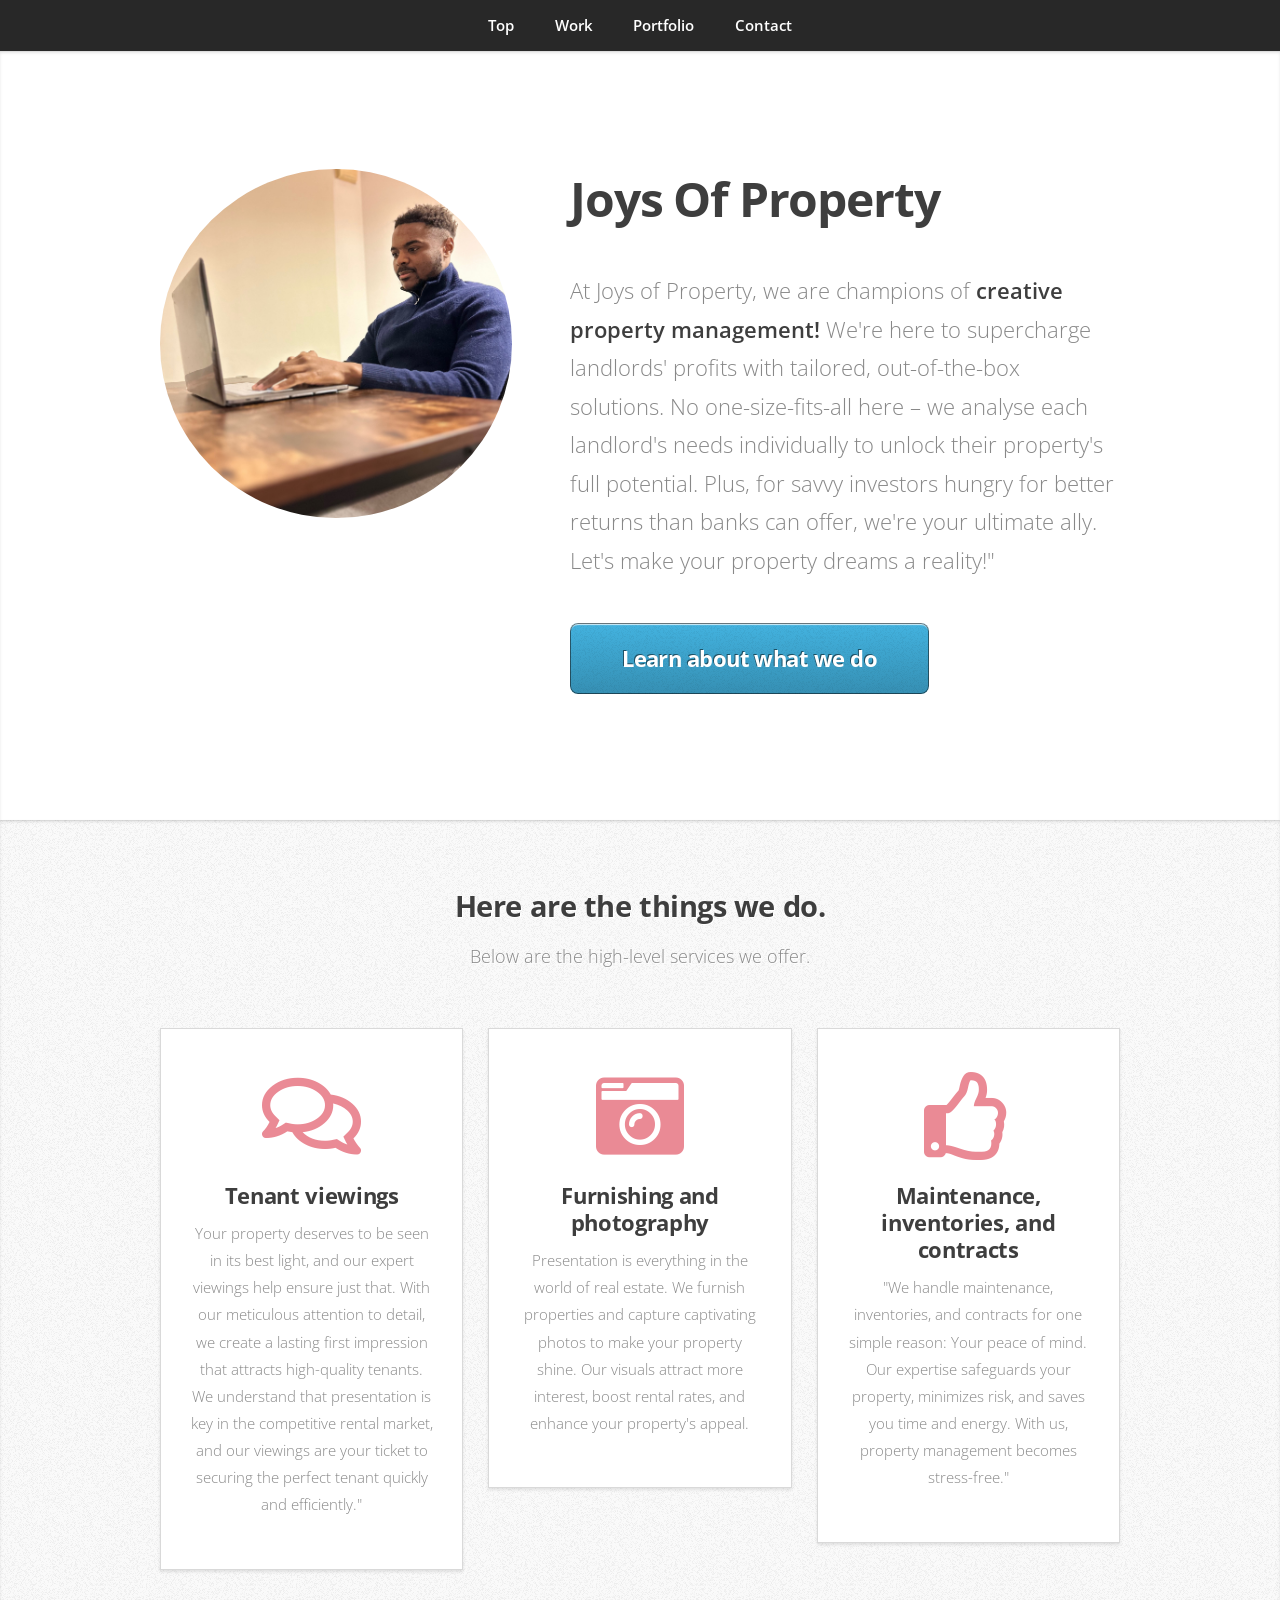
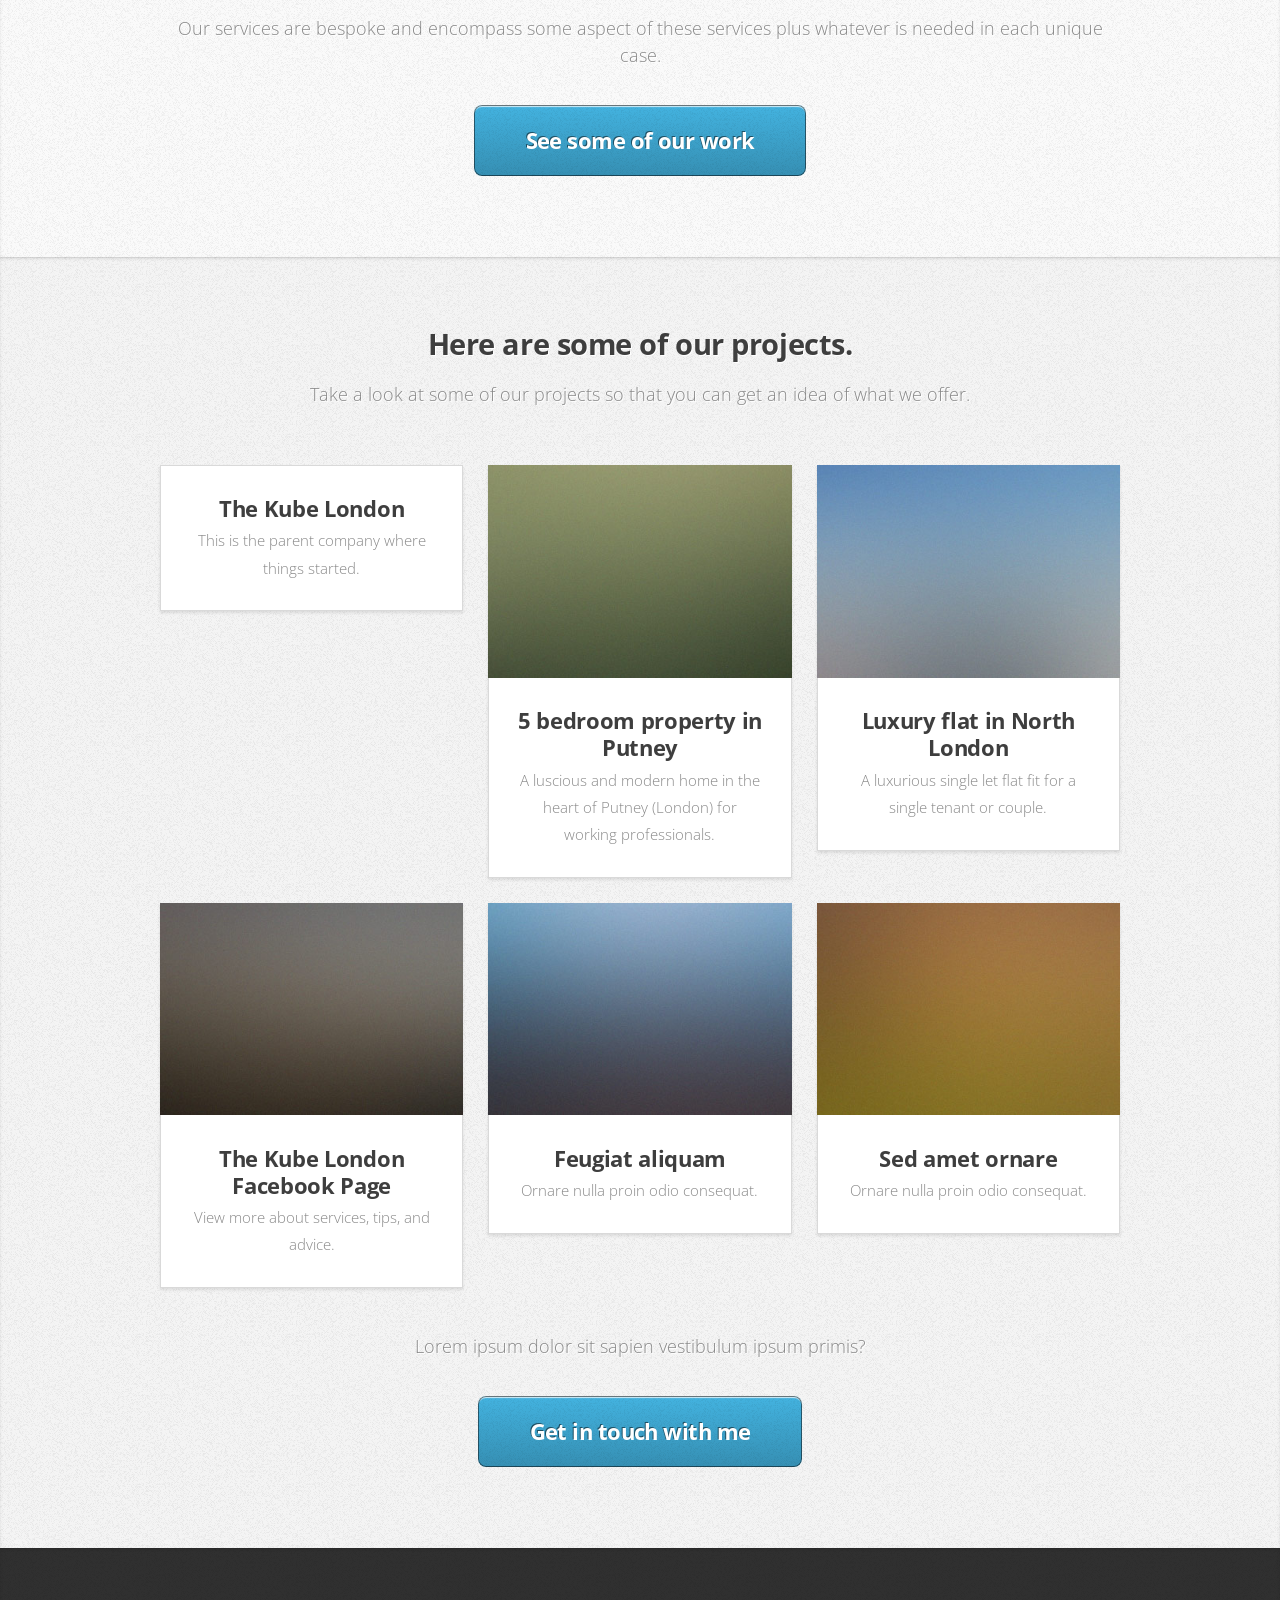
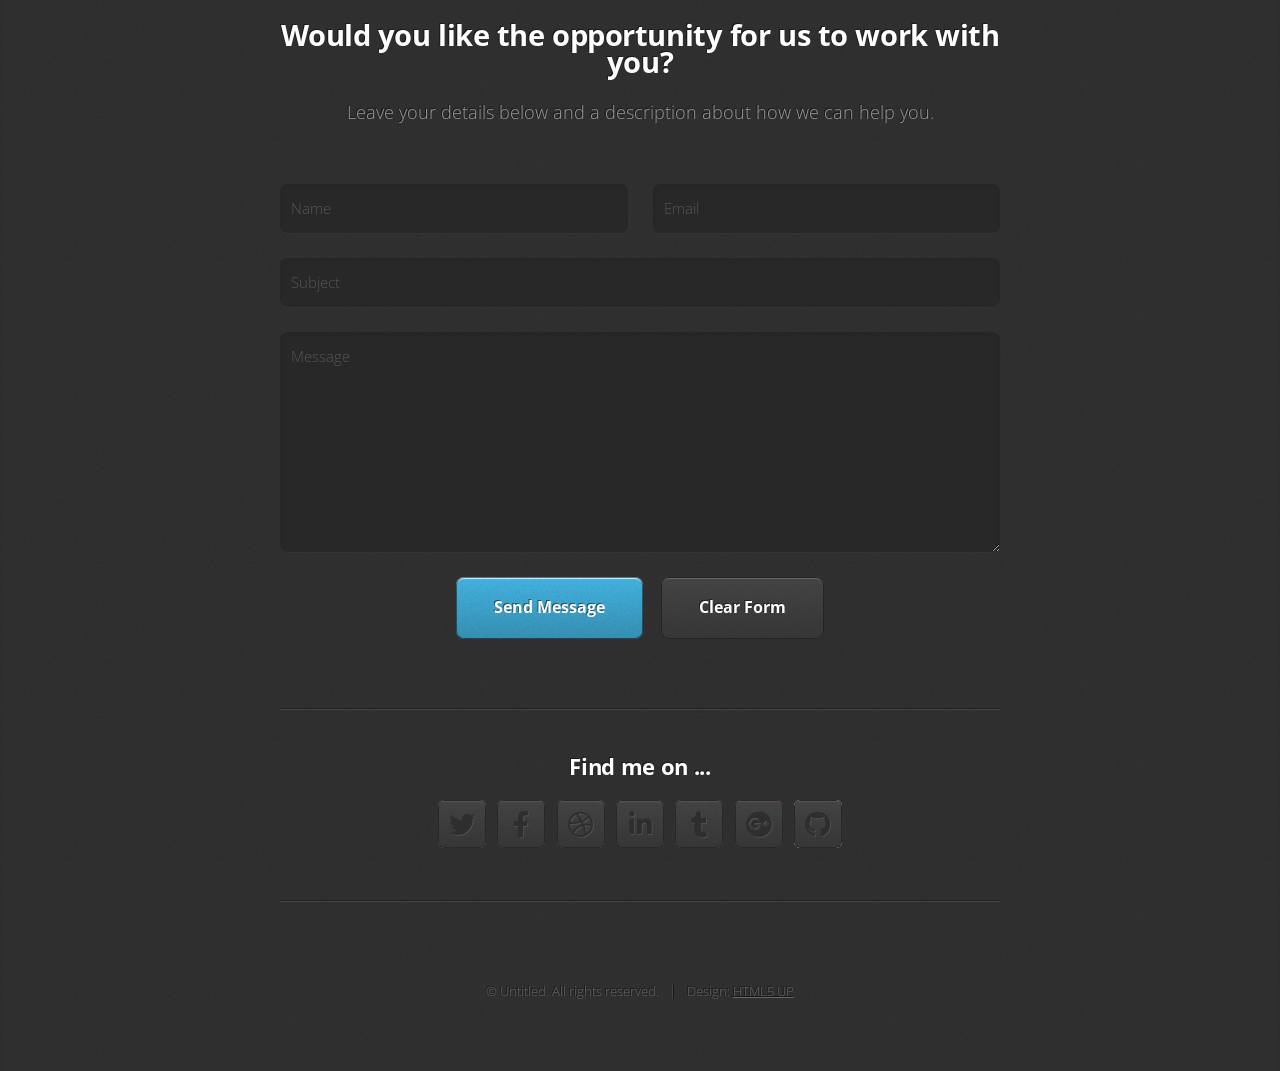
==== index.html @ bc3798a1 "more changes made with the bottom section to et in touch" ====
<!DOCTYPE HTML>
<!--
	Miniport by HTML5 UP
	html5up.net | @ajlkn
	Free for personal and commercial use under the CCA 3.0 license (html5up.net/license)
-->
<html>
	<head>
		<title>Miniport by HTML5 UP</title>
		<meta charset="utf-8" />
		<meta name="viewport" content="width=device-width, initial-scale=1, user-scalable=no" />
		<link rel="stylesheet" href="assets/css/main.css" />
	</head>
	<body class="is-preload">

		<!-- Nav -->
			<nav id="nav">
				<ul class="container">
					<li><a href="#top">Top</a></li>
					<li><a href="#work">Work</a></li>
					<li><a href="#portfolio">Portfolio</a></li>
					<li><a href="#contact">Contact</a></li>
				</ul>
			</nav>

		<!-- Home -->
			<article id="top" class="wrapper style1">
				<div class="container">
					<div class="row">
						<div class="col-4 col-5-large col-12-medium">
							<span class="image fit"><img src="images/Joyprofilepic.jpeg" alt="" /></span>
						</div>
						<div class="col-8 col-7-large col-12-medium">
							<header>
								<h1><strong>Joys Of Property</strong></h1>
							</header>
							<p>At Joys of Property, we are champions of <strong>creative property management!</strong> We're here to supercharge landlords' profits with tailored, out-of-the-box solutions. No one-size-fits-all here – we analyse each landlord's needs individually to unlock their property's full potential. Plus, for savvy investors hungry for better returns than banks can offer, we're your ultimate ally. Let's make your property dreams a reality!"</p>
							<a href="#work" class="button large scrolly">Learn about what we do</a>
						</div>
					</div>
				</div>
			</article>

		<!-- Work -->
			<article id="work" class="wrapper style2">
				<div class="container">
					<header>
						<h2>Here are the things we do.</h2>
						<p>Below are the high-level services we offer.</p>
					</header>
					<div class="row aln-center">
						<div class="col-4 col-6-medium col-12-small">
							<section class="box style1">
								<span class="icon featured fa-comments"></span>
								<h3>Tenant viewings</h3>
								<p>Your property deserves to be seen in its best light, and our expert viewings help ensure just that. With our meticulous attention to detail, we create a lasting first impression that attracts high-quality tenants. We understand that presentation is key in the competitive rental market, and our viewings are your ticket to securing the perfect tenant quickly and efficiently."</p>
							</section>
						</div>
						<div class="col-4 col-6-medium col-12-small">
							<section class="box style1">
								<span class="icon solid featured fa-camera-retro"></span>
								<h3>Furnishing and photography</h3>
								<p>Presentation is everything in the world of real estate. We furnish properties and capture captivating photos to make your property shine. Our visuals attract more interest, boost rental rates, and enhance your property's appeal.</p>
							</section>
						</div>
						<div class="col-4 col-6-medium col-12-small">
							<section class="box style1">
								<span class="icon featured fa-thumbs-up"></span>
								<h3>Maintenance, inventories, and contracts</h3>
								<p>"We handle maintenance, inventories, and contracts for one simple reason: Your peace of mind. Our expertise safeguards your property, minimizes risk, and saves you time and energy. With us, property management becomes stress-free."</p>
							</section>
						</div>
					</div>
					<footer>
						<p>Our services are bespoke and encompass some aspect of these services plus whatever is needed in each unique case.</p>
						<a href="#portfolio" class="button large scrolly">See some of our work</a>
					</footer>
				</div>
			</article>

		<!-- Portfolio -->
			<article id="portfolio" class="wrapper style3">
				<div class="container">
					<header>
						<h2>Here are some of our projects.</h2>
						<p>Take a look at some of our projects so that you can get an idea of what we offer.</p>
					</header>
					<div class="row">
						<div class="col-4 col-6-medium col-12-small">
							<article class="box style2">
								<a href="https://thekubelondon.co.uk" class="image featured"><img src="https://www.facebook.com/photo/?fbid=513496044110428&set=a.513496020777097" alt="" /></a>
								<h3><a href="https://thekubelondon.co.uk">The Kube London</a></h3>
								<p>This is the parent company where things started.</p>
							</article>
						</div>
						<div class="col-4 col-6-medium col-12-small">
							<article class="box style2">
								<a href="https://youtu.be/X4hzkZRZAb4?si=fGJskKJasDeomYaU" class="image featured"><img src="images/pic02.jpg" alt="" /></a>
								<h3><a href="https://youtu.be/X4hzkZRZAb4?si=fGJskKJasDeomYaU">5 bedroom property in Putney</a></h3>
								<p>A luscious and modern home in the heart of Putney (London) for working professionals.</p>
							</article>
						</div>
						<div class="col-4 col-6-medium col-12-small">
							<article class="box style2">
								<a href="https://www.youtube.com/watch?v=4eq4tODBYr0" class="image featured"><img src="images/pic03.jpg" alt="" /></a>
								<h3><a href="https://www.youtube.com/watch?v=4eq4tODBYr0">Luxury flat in North London</a></h3>
								<p>A luxurious single let flat fit for a single tenant or couple.</p>
							</article>
						</div>
						<div class="col-4 col-6-medium col-12-small">
							<article class="box style2">
								<a href="https://www.facebook.com/TheKubeLondon" class="image featured"><img src="images/pic04.jpg" alt="" /></a>
								<h3><a href="https://www.facebook.com/TheKubeLondon">The Kube London Facebook Page</a></h3>
								<p>View more about services, tips, and advice.</p>
							</article>
						</div>
						<div class="col-4 col-6-medium col-12-small">
							<article class="box style2">
								<a href="#" class="image featured"><img src="images/pic05.jpg" alt="" /></a>
								<h3><a href="#">Feugiat aliquam</a></h3>
								<p>Ornare nulla proin odio consequat.</p>
							</article>
						</div>
						<div class="col-4 col-6-medium col-12-small">
							<article class="box style2">
								<a href="#" class="image featured"><img src="images/pic06.jpg" alt="" /></a>
								<h3><a href="#">Sed amet ornare</a></h3>
								<p>Ornare nulla proin odio consequat.</p>
							</article>
						</div>
					</div>
					<footer>
						<p>Lorem ipsum dolor sit sapien vestibulum ipsum primis?</p>
						<a href="#contact" class="button large scrolly">Get in touch with me</a>
					</footer>
				</div>
			</article>

		<!-- Contact -->
			<article id="contact" class="wrapper style4">
				<div class="container medium">
					<header>
						<h2>Would you like the opportunity for us to work with you?</h2>
						<p>Leave your details below and a description about how we can help you.</p>
					</header>
					<div class="row">
						<div class="col-12">
							<form method="post" action="mailto:joy__@hotmail.co.uk">
								<div class="row">
									<div class="col-6 col-12-small">
										<input type="text" name="name" id="name" placeholder="Name" />
									</div>
									<div class="col-6 col-12-small">
										<input type="text" name="email" id="email" placeholder="Email" />
									</div>
									<div class="col-12">
										<input type="text" name="subject" id="subject" placeholder="Subject" />
									</div>
									<div class="col-12">
										<textarea name="message" id="message" placeholder="Message"></textarea>
									</div>
									<div class="col-12">
										<ul class="actions">
											<li><input type="submit" value="Send Message" /></li>
											<li><input type="reset" value="Clear Form" class="alt" /></li>
										</ul>
									</div>
								</div>
							</form>
						</div>
						<div class="col-12">
							<hr />
							<h3>Find me on ...</h3>
							<ul class="social">
								<li><a href="#" class="icon brands fa-twitter"><span class="label">Twitter</span></a></li>
								<li><a href="#" class="icon brands fa-facebook-f"><span class="label">Facebook</span></a></li>
								<li><a href="#" class="icon brands fa-dribbble"><span class="label">Dribbble</span></a></li>
								<li><a href="https://www.linkedin.com/in/joy-kalombo-523a54a2/" class="icon brands fa-linkedin-in"><span class="label">LinkedIn</span></a></li>
								<li><a href="#" class="icon brands fa-tumblr"><span class="label">Tumblr</span></a></li>
								<li><a href="#" class="icon brands fa-google-plus"><span class="label">Google+</span></a></li>
								<li><a href="https://github.com/JoyKalombo" class="icon brands fa-github"><span class="label">Github</span></a></li>
								<!--
								<li><a href="#" class="icon solid fa-rss"><span>RSS</span></a></li>
								<li><a href="#" class="icon brands fa-instagram"><span>Instagram</span></a></li>
								<li><a href="#" class="icon brands fa-foursquare"><span>Foursquare</span></a></li>
								<li><a href="#" class="icon brands fa-skype"><span>Skype</span></a></li>
								<li><a href="#" class="icon brands fa-soundcloud"><span>Soundcloud</span></a></li>
								<li><a href="#" class="icon brands fa-youtube"><span>YouTube</span></a></li>
								<li><a href="#" class="icon brands fa-blogger"><span>Blogger</span></a></li>
								<li><a href="#" class="icon brands fa-flickr"><span>Flickr</span></a></li>
								<li><a href="#" class="icon brands fa-vimeo"><span>Vimeo</span></a></li>
								-->
							</ul>
							<hr />
						</div>
					</div>
					<footer>
						<ul id="copyright">
							<li>&copy; Untitled. All rights reserved.</li><li>Design: <a href="http://html5up.net">HTML5 UP</a></li>
						</ul>
					</footer>
				</div>
			</article>

		<!-- Scripts -->
			<script src="assets/js/jquery.min.js"></script>
			<script src="assets/js/jquery.scrolly.min.js"></script>
			<script src="assets/js/browser.min.js"></script>
			<script src="assets/js/breakpoints.min.js"></script>
			<script src="assets/js/util.js"></script>
			<script src="assets/js/main.js"></script>

	</body>
</html>
---- assets/css/main.css ----
@import url("https://fonts.googleapis.com/css?family=Open+Sans:300,300italic,600,600italic,700");
@import url("fontawesome-all.min.css");

/*
	Miniport by HTML5 UP
	html5up.net | @ajlkn
	Free for personal and commercial use under the CCA 3.0 license (html5up.net/license)
*/

html, body, div, span, applet, object,
iframe, h1, h2, h3, h4, h5, h6, p, blockquote,
pre, a, abbr, acronym, address, big, cite,
code, del, dfn, em, img, ins, kbd, q, s, samp,
small, strike, strong, sub, sup, tt, var, b,
u, i, center, dl, dt, dd, ol, ul, li, fieldset,
form, label, legend, table, caption, tbody,
tfoot, thead, tr, th, td, article, aside,
canvas, details, embed, figure, figcaption,
footer, header, hgroup, menu, nav, output, ruby,
section, summary, time, mark, audio, video {
	margin: 0;
	padding: 0;
	border: 0;
	font-size: 100%;
	font: inherit;
	vertical-align: baseline;}

article, aside, details, figcaption, figure,
footer, header, hgroup, menu, nav, section {
	display: block;}

body {
	line-height: 1;
}

ol, ul {
	list-style: none;
}

blockquote, q {
	quotes: none;
}

	blockquote:before, blockquote:after, q:before, q:after {
		content: '';
		content: none;
	}

table {
	border-collapse: collapse;
	border-spacing: 0;
}

body {
	-webkit-text-size-adjust: none;
}

mark {
	background-color: transparent;
	color: inherit;
}

input::-moz-focus-inner {
	border: 0;
	padding: 0;
}

input, select, textarea {
	-moz-appearance: none;
	-webkit-appearance: none;
	-ms-appearance: none;
	appearance: none;
}

/* Basic */

	html {
		box-sizing: border-box;
	}

	*, *:before, *:after {
		box-sizing: inherit;
	}

	body {
		padding-top: 3.5em;
	}

		body.is-preload *, body.is-preload *:before, body.is-preload *:after {
			-moz-animation: none !important;
			-webkit-animation: none !important;
			-ms-animation: none !important;
			animation: none !important;
			-moz-transition: none !important;
			-webkit-transition: none !important;
			-ms-transition: none !important;
			transition: none !important;
		}

	body, input, textarea, select {
		font-family: 'Open Sans', sans-serif;
		line-height: 1.85em;
		color: #888;
		font-weight: 300;
		font-size: 13pt;
	}

	a {
		-moz-transition: color .2s ease-in-out;
		-webkit-transition: color .2s ease-in-out;
		-ms-transition: color .2s ease-in-out;
		transition: color .2s ease-in-out;
		color: #43B3E0;
		text-decoration: underline;
	}

		a:hover {
			color: #43bff0 !important;
		}

		a img {
			border: 0;
		}

	b, strong {
		font-weight: 600;
		color: #3e3e3e;
	}

	i, em {
		font-style: italic;
	}

	sub {
		position: relative;
		top: 0.5em;
		font-size: 0.8em;
	}

	sup {
		position: relative;
		top: -0.5em;
		font-size: 0.8em;
	}

	blockquote {
		border-left: solid 0.75em #eee;
		padding: 1em 0 1em 1.5em;
		font-style: italic;
	}

	h1, h2, h3, h4, h5, h6 {
		color: #3e3e3e;
		margin: 0 0 0.75em 0;
	}

	h1 a, h2 a, h3 a, h4 a, h5 a, h6 a {
		text-decoration: none;
		color: inherit;
	}

	h2, h3, h4, h5, h6 {
		font-weight: 700;
	}

	h1 {
		font-size: 3.25em;
		letter-spacing: -0.025em;
		font-weight: 300;
	}

		h1 strong {
			font-weight: 700;
		}

	h2 {
		font-size: 2em;
		letter-spacing: -0.015em;
	}

	h3 {
		font-size: 1.5em;
		letter-spacing: -0.015em;
	}

	em, i {
		font-style: italic;
	}

	br.clear {
		clear: both;
	}

	hr {
		border: 0;
		border-top: solid 1px #444;
		border-top-color: rgba(0, 0, 0, 0.35);
		box-shadow: 0px 1px 0px 0px rgba(255, 255, 255, 0.1);
		height: 1px;
		margin: 3em 0;
	}

	p, ul, ol, dl, table {
		margin-bottom: 2em;
	}

	header {
		margin: 0 0 3em 0;
	}

		header > p {
			font-size: 1.25em;
			margin: 0;
		}

	footer {
		margin: 3em 0 0 0;
	}

		footer > p {
			font-size: 1.25em;
		}

/* Container */

	.container {
		margin: 0 auto;
		max-width: calc(100% - 50px);
		width: 1200px;
	}

		.container.medium {
			width: 900px;
		}

		@media screen and (max-width: 1680px) {

			.container {
				width: 1200px;
			}

				.container.medium {
					width: 900px;
				}

		}

		@media screen and (max-width: 1280px) {

			.container {
				width: 960px;
			}

				.container.medium {
					width: 720px;
				}

		}

		@media screen and (max-width: 980px) {

			.container {
				width: 100%;
			}

				.container.medium {
					width: 75%;
				}

		}

		@media screen and (max-width: 736px) {

			.container {
				width: 100%;
				max-width: calc(100% - 30px);
			}

				.container.medium {
					width: 100%;
				}

		}

/* Row */

	.row {
		display: flex;
		flex-wrap: wrap;
		box-sizing: border-box;
		align-items: stretch;
	}

		.row > * {
			box-sizing: border-box;
		}

		.row.gtr-uniform > * > :last-child {
			margin-bottom: 0;
		}

		.row.aln-left {
			justify-content: flex-start;
		}

		.row.aln-center {
			justify-content: center;
		}

		.row.aln-right {
			justify-content: flex-end;
		}

		.row.aln-top {
			align-items: flex-start;
		}

		.row.aln-middle {
			align-items: center;
		}

		.row.aln-bottom {
			align-items: flex-end;
		}

		.row > .imp {
			order: -1;
		}

		.row > .col-1 {
			width: 8.33333%;
		}

		.row > .off-1 {
			margin-left: 8.33333%;
		}

		.row > .col-2 {
			width: 16.66667%;
		}

		.row > .off-2 {
			margin-left: 16.66667%;
		}

		.row > .col-3 {
			width: 25%;
		}

		.row > .off-3 {
			margin-left: 25%;
		}

		.row > .col-4 {
			width: 33.33333%;
		}

		.row > .off-4 {
			margin-left: 33.33333%;
		}

		.row > .col-5 {
			width: 41.66667%;
		}

		.row > .off-5 {
			margin-left: 41.66667%;
		}

		.row > .col-6 {
			width: 50%;
		}

		.row > .off-6 {
			margin-left: 50%;
		}

		.row > .col-7 {
			width: 58.33333%;
		}

		.row > .off-7 {
			margin-left: 58.33333%;
		}

		.row > .col-8 {
			width: 66.66667%;
		}

		.row > .off-8 {
			margin-left: 66.66667%;
		}

		.row > .col-9 {
			width: 75%;
		}

		.row > .off-9 {
			margin-left: 75%;
		}

		.row > .col-10 {
			width: 83.33333%;
		}

		.row > .off-10 {
			margin-left: 83.33333%;
		}

		.row > .col-11 {
			width: 91.66667%;
		}

		.row > .off-11 {
			margin-left: 91.66667%;
		}

		.row > .col-12 {
			width: 100%;
		}

		.row > .off-12 {
			margin-left: 100%;
		}

		.row.gtr-0 {
			margin-top: 0px;
			margin-left: 0px;
		}

			.row.gtr-0 > * {
				padding: 0px 0 0 0px;
			}

			.row.gtr-0.gtr-uniform {
				margin-top: 0px;
			}

				.row.gtr-0.gtr-uniform > * {
					padding-top: 0px;
				}

		.row.gtr-25 {
			margin-top: -6.25px;
			margin-left: -6.25px;
		}

			.row.gtr-25 > * {
				padding: 6.25px 0 0 6.25px;
			}

			.row.gtr-25.gtr-uniform {
				margin-top: -6.25px;
			}

				.row.gtr-25.gtr-uniform > * {
					padding-top: 6.25px;
				}

		.row.gtr-50 {
			margin-top: -12.5px;
			margin-left: -12.5px;
		}

			.row.gtr-50 > * {
				padding: 12.5px 0 0 12.5px;
			}

			.row.gtr-50.gtr-uniform {
				margin-top: -12.5px;
			}

				.row.gtr-50.gtr-uniform > * {
					padding-top: 12.5px;
				}

		.row {
			margin-top: -25px;
			margin-left: -25px;
		}

			.row > * {
				padding: 25px 0 0 25px;
			}

			.row.gtr-uniform {
				margin-top: -25px;
			}

				.row.gtr-uniform > * {
					padding-top: 25px;
				}

		.row.gtr-150 {
			margin-top: -37.5px;
			margin-left: -37.5px;
		}

			.row.gtr-150 > * {
				padding: 37.5px 0 0 37.5px;
			}

			.row.gtr-150.gtr-uniform {
				margin-top: -37.5px;
			}

				.row.gtr-150.gtr-uniform > * {
					padding-top: 37.5px;
				}

		.row.gtr-200 {
			margin-top: -50px;
			margin-left: -50px;
		}

			.row.gtr-200 > * {
				padding: 50px 0 0 50px;
			}

			.row.gtr-200.gtr-uniform {
				margin-top: -50px;
			}

				.row.gtr-200.gtr-uniform > * {
					padding-top: 50px;
				}

		@media screen and (max-width: 1680px) {

			.row {
				display: flex;
				flex-wrap: wrap;
				box-sizing: border-box;
				align-items: stretch;
			}

				.row > * {
					box-sizing: border-box;
				}

				.row.gtr-uniform > * > :last-child {
					margin-bottom: 0;
				}

				.row.aln-left {
					justify-content: flex-start;
				}

				.row.aln-center {
					justify-content: center;
				}

				.row.aln-right {
					justify-content: flex-end;
				}

				.row.aln-top {
					align-items: flex-start;
				}

				.row.aln-middle {
					align-items: center;
				}

				.row.aln-bottom {
					align-items: flex-end;
				}

				.row > .imp-xlarge {
					order: -1;
				}

				.row > .col-1-xlarge {
					width: 8.33333%;
				}

				.row > .off-1-xlarge {
					margin-left: 8.33333%;
				}

				.row > .col-2-xlarge {
					width: 16.66667%;
				}

				.row > .off-2-xlarge {
					margin-left: 16.66667%;
				}

				.row > .col-3-xlarge {
					width: 25%;
				}

				.row > .off-3-xlarge {
					margin-left: 25%;
				}

				.row > .col-4-xlarge {
					width: 33.33333%;
				}

				.row > .off-4-xlarge {
					margin-left: 33.33333%;
				}

				.row > .col-5-xlarge {
					width: 41.66667%;
				}

				.row > .off-5-xlarge {
					margin-left: 41.66667%;
				}

				.row > .col-6-xlarge {
					width: 50%;
				}

				.row > .off-6-xlarge {
					margin-left: 50%;
				}

				.row > .col-7-xlarge {
					width: 58.33333%;
				}

				.row > .off-7-xlarge {
					margin-left: 58.33333%;
				}

				.row > .col-8-xlarge {
					width: 66.66667%;
				}

				.row > .off-8-xlarge {
					margin-left: 66.66667%;
				}

				.row > .col-9-xlarge {
					width: 75%;
				}

				.row > .off-9-xlarge {
					margin-left: 75%;
				}

				.row > .col-10-xlarge {
					width: 83.33333%;
				}

				.row > .off-10-xlarge {
					margin-left: 83.33333%;
				}

				.row > .col-11-xlarge {
					width: 91.66667%;
				}

				.row > .off-11-xlarge {
					margin-left: 91.66667%;
				}

				.row > .col-12-xlarge {
					width: 100%;
				}

				.row > .off-12-xlarge {
					margin-left: 100%;
				}

				.row.gtr-0 {
					margin-top: 0px;
					margin-left: 0px;
				}

					.row.gtr-0 > * {
						padding: 0px 0 0 0px;
					}

					.row.gtr-0.gtr-uniform {
						margin-top: 0px;
					}

						.row.gtr-0.gtr-uniform > * {
							padding-top: 0px;
						}

				.row.gtr-25 {
					margin-top: -6.25px;
					margin-left: -6.25px;
				}

					.row.gtr-25 > * {
						padding: 6.25px 0 0 6.25px;
					}

					.row.gtr-25.gtr-uniform {
						margin-top: -6.25px;
					}

						.row.gtr-25.gtr-uniform > * {
							padding-top: 6.25px;
						}

				.row.gtr-50 {
					margin-top: -12.5px;
					margin-left: -12.5px;
				}

					.row.gtr-50 > * {
						padding: 12.5px 0 0 12.5px;
					}

					.row.gtr-50.gtr-uniform {
						margin-top: -12.5px;
					}

						.row.gtr-50.gtr-uniform > * {
							padding-top: 12.5px;
						}

				.row {
					margin-top: -25px;
					margin-left: -25px;
				}

					.row > * {
						padding: 25px 0 0 25px;
					}

					.row.gtr-uniform {
						margin-top: -25px;
					}

						.row.gtr-uniform > * {
							padding-top: 25px;
						}

				.row.gtr-150 {
					margin-top: -37.5px;
					margin-left: -37.5px;
				}

					.row.gtr-150 > * {
						padding: 37.5px 0 0 37.5px;
					}

					.row.gtr-150.gtr-uniform {
						margin-top: -37.5px;
					}

						.row.gtr-150.gtr-uniform > * {
							padding-top: 37.5px;
						}

				.row.gtr-200 {
					margin-top: -50px;
					margin-left: -50px;
				}

					.row.gtr-200 > * {
						padding: 50px 0 0 50px;
					}

					.row.gtr-200.gtr-uniform {
						margin-top: -50px;
					}

						.row.gtr-200.gtr-uniform > * {
							padding-top: 50px;
						}

		}

		@media screen and (max-width: 1280px) {

			.row {
				display: flex;
				flex-wrap: wrap;
				box-sizing: border-box;
				align-items: stretch;
			}

				.row > * {
					box-sizing: border-box;
				}

				.row.gtr-uniform > * > :last-child {
					margin-bottom: 0;
				}

				.row.aln-left {
					justify-content: flex-start;
				}

				.row.aln-center {
					justify-content: center;
				}

				.row.aln-right {
					justify-content: flex-end;
				}

				.row.aln-top {
					align-items: flex-start;
				}

				.row.aln-middle {
					align-items: center;
				}

				.row.aln-bottom {
					align-items: flex-end;
				}

				.row > .imp-large {
					order: -1;
				}

				.row > .col-1-large {
					width: 8.33333%;
				}

				.row > .off-1-large {
					margin-left: 8.33333%;
				}

				.row > .col-2-large {
					width: 16.66667%;
				}

				.row > .off-2-large {
					margin-left: 16.66667%;
				}

				.row > .col-3-large {
					width: 25%;
				}

				.row > .off-3-large {
					margin-left: 25%;
				}

				.row > .col-4-large {
					width: 33.33333%;
				}

				.row > .off-4-large {
					margin-left: 33.33333%;
				}

				.row > .col-5-large {
					width: 41.66667%;
				}

				.row > .off-5-large {
					margin-left: 41.66667%;
				}

				.row > .col-6-large {
					width: 50%;
				}

				.row > .off-6-large {
					margin-left: 50%;
				}

				.row > .col-7-large {
					width: 58.33333%;
				}

				.row > .off-7-large {
					margin-left: 58.33333%;
				}

				.row > .col-8-large {
					width: 66.66667%;
				}

				.row > .off-8-large {
					margin-left: 66.66667%;
				}

				.row > .col-9-large {
					width: 75%;
				}

				.row > .off-9-large {
					margin-left: 75%;
				}

				.row > .col-10-large {
					width: 83.33333%;
				}

				.row > .off-10-large {
					margin-left: 83.33333%;
				}

				.row > .col-11-large {
					width: 91.66667%;
				}

				.row > .off-11-large {
					margin-left: 91.66667%;
				}

				.row > .col-12-large {
					width: 100%;
				}

				.row > .off-12-large {
					margin-left: 100%;
				}

				.row.gtr-0 {
					margin-top: 0px;
					margin-left: 0px;
				}

					.row.gtr-0 > * {
						padding: 0px 0 0 0px;
					}

					.row.gtr-0.gtr-uniform {
						margin-top: 0px;
					}

						.row.gtr-0.gtr-uniform > * {
							padding-top: 0px;
						}

				.row.gtr-25 {
					margin-top: -6.25px;
					margin-left: -6.25px;
				}

					.row.gtr-25 > * {
						padding: 6.25px 0 0 6.25px;
					}

					.row.gtr-25.gtr-uniform {
						margin-top: -6.25px;
					}

						.row.gtr-25.gtr-uniform > * {
							padding-top: 6.25px;
						}

				.row.gtr-50 {
					margin-top: -12.5px;
					margin-left: -12.5px;
				}

					.row.gtr-50 > * {
						padding: 12.5px 0 0 12.5px;
					}

					.row.gtr-50.gtr-uniform {
						margin-top: -12.5px;
					}

						.row.gtr-50.gtr-uniform > * {
							padding-top: 12.5px;
						}

				.row {
					margin-top: -25px;
					margin-left: -25px;
				}

					.row > * {
						padding: 25px 0 0 25px;
					}

					.row.gtr-uniform {
						margin-top: -25px;
					}

						.row.gtr-uniform > * {
							padding-top: 25px;
						}

				.row.gtr-150 {
					margin-top: -37.5px;
					margin-left: -37.5px;
				}

					.row.gtr-150 > * {
						padding: 37.5px 0 0 37.5px;
					}

					.row.gtr-150.gtr-uniform {
						margin-top: -37.5px;
					}

						.row.gtr-150.gtr-uniform > * {
							padding-top: 37.5px;
						}

				.row.gtr-200 {
					margin-top: -50px;
					margin-left: -50px;
				}

					.row.gtr-200 > * {
						padding: 50px 0 0 50px;
					}

					.row.gtr-200.gtr-uniform {
						margin-top: -50px;
					}

						.row.gtr-200.gtr-uniform > * {
							padding-top: 50px;
						}

		}

		@media screen and (max-width: 980px) {

			.row {
				display: flex;
				flex-wrap: wrap;
				box-sizing: border-box;
				align-items: stretch;
			}

				.row > * {
					box-sizing: border-box;
				}

				.row.gtr-uniform > * > :last-child {
					margin-bottom: 0;
				}

				.row.aln-left {
					justify-content: flex-start;
				}

				.row.aln-center {
					justify-content: center;
				}

				.row.aln-right {
					justify-content: flex-end;
				}

				.row.aln-top {
					align-items: flex-start;
				}

				.row.aln-middle {
					align-items: center;
				}

				.row.aln-bottom {
					align-items: flex-end;
				}

				.row > .imp-medium {
					order: -1;
				}

				.row > .col-1-medium {
					width: 8.33333%;
				}

				.row > .off-1-medium {
					margin-left: 8.33333%;
				}

				.row > .col-2-medium {
					width: 16.66667%;
				}

				.row > .off-2-medium {
					margin-left: 16.66667%;
				}

				.row > .col-3-medium {
					width: 25%;
				}

				.row > .off-3-medium {
					margin-left: 25%;
				}

				.row > .col-4-medium {
					width: 33.33333%;
				}

				.row > .off-4-medium {
					margin-left: 33.33333%;
				}

				.row > .col-5-medium {
					width: 41.66667%;
				}

				.row > .off-5-medium {
					margin-left: 41.66667%;
				}

				.row > .col-6-medium {
					width: 50%;
				}

				.row > .off-6-medium {
					margin-left: 50%;
				}

				.row > .col-7-medium {
					width: 58.33333%;
				}

				.row > .off-7-medium {
					margin-left: 58.33333%;
				}

				.row > .col-8-medium {
					width: 66.66667%;
				}

				.row > .off-8-medium {
					margin-left: 66.66667%;
				}

				.row > .col-9-medium {
					width: 75%;
				}

				.row > .off-9-medium {
					margin-left: 75%;
				}

				.row > .col-10-medium {
					width: 83.33333%;
				}

				.row > .off-10-medium {
					margin-left: 83.33333%;
				}

				.row > .col-11-medium {
					width: 91.66667%;
				}

				.row > .off-11-medium {
					margin-left: 91.66667%;
				}

				.row > .col-12-medium {
					width: 100%;
				}

				.row > .off-12-medium {
					margin-left: 100%;
				}

				.row.gtr-0 {
					margin-top: 0px;
					margin-left: 0px;
				}

					.row.gtr-0 > * {
						padding: 0px 0 0 0px;
					}

					.row.gtr-0.gtr-uniform {
						margin-top: 0px;
					}

						.row.gtr-0.gtr-uniform > * {
							padding-top: 0px;
						}

				.row.gtr-25 {
					margin-top: -6.25px;
					margin-left: -6.25px;
				}

					.row.gtr-25 > * {
						padding: 6.25px 0 0 6.25px;
					}

					.row.gtr-25.gtr-uniform {
						margin-top: -6.25px;
					}

						.row.gtr-25.gtr-uniform > * {
							padding-top: 6.25px;
						}

				.row.gtr-50 {
					margin-top: -12.5px;
					margin-left: -12.5px;
				}

					.row.gtr-50 > * {
						padding: 12.5px 0 0 12.5px;
					}

					.row.gtr-50.gtr-uniform {
						margin-top: -12.5px;
					}

						.row.gtr-50.gtr-uniform > * {
							padding-top: 12.5px;
						}

				.row {
					margin-top: -25px;
					margin-left: -25px;
				}

					.row > * {
						padding: 25px 0 0 25px;
					}

					.row.gtr-uniform {
						margin-top: -25px;
					}

						.row.gtr-uniform > * {
							padding-top: 25px;
						}

				.row.gtr-150 {
					margin-top: -37.5px;
					margin-left: -37.5px;
				}

					.row.gtr-150 > * {
						padding: 37.5px 0 0 37.5px;
					}

					.row.gtr-150.gtr-uniform {
						margin-top: -37.5px;
					}

						.row.gtr-150.gtr-uniform > * {
							padding-top: 37.5px;
						}

				.row.gtr-200 {
					margin-top: -50px;
					margin-left: -50px;
				}

					.row.gtr-200 > * {
						padding: 50px 0 0 50px;
					}

					.row.gtr-200.gtr-uniform {
						margin-top: -50px;
					}

						.row.gtr-200.gtr-uniform > * {
							padding-top: 50px;
						}

		}

		@media screen and (max-width: 736px) {

			.row {
				display: flex;
				flex-wrap: wrap;
				box-sizing: border-box;
				align-items: stretch;
			}

				.row > * {
					box-sizing: border-box;
				}

				.row.gtr-uniform > * > :last-child {
					margin-bottom: 0;
				}

				.row.aln-left {
					justify-content: flex-start;
				}

				.row.aln-center {
					justify-content: center;
				}

				.row.aln-right {
					justify-content: flex-end;
				}

				.row.aln-top {
					align-items: flex-start;
				}

				.row.aln-middle {
					align-items: center;
				}

				.row.aln-bottom {
					align-items: flex-end;
				}

				.row > .imp-small {
					order: -1;
				}

				.row > .col-1-small {
					width: 8.33333%;
				}

				.row > .off-1-small {
					margin-left: 8.33333%;
				}

				.row > .col-2-small {
					width: 16.66667%;
				}

				.row > .off-2-small {
					margin-left: 16.66667%;
				}

				.row > .col-3-small {
					width: 25%;
				}

				.row > .off-3-small {
					margin-left: 25%;
				}

				.row > .col-4-small {
					width: 33.33333%;
				}

				.row > .off-4-small {
					margin-left: 33.33333%;
				}

				.row > .col-5-small {
					width: 41.66667%;
				}

				.row > .off-5-small {
					margin-left: 41.66667%;
				}

				.row > .col-6-small {
					width: 50%;
				}

				.row > .off-6-small {
					margin-left: 50%;
				}

				.row > .col-7-small {
					width: 58.33333%;
				}

				.row > .off-7-small {
					margin-left: 58.33333%;
				}

				.row > .col-8-small {
					width: 66.66667%;
				}

				.row > .off-8-small {
					margin-left: 66.66667%;
				}

				.row > .col-9-small {
					width: 75%;
				}

				.row > .off-9-small {
					margin-left: 75%;
				}

				.row > .col-10-small {
					width: 83.33333%;
				}

				.row > .off-10-small {
					margin-left: 83.33333%;
				}

				.row > .col-11-small {
					width: 91.66667%;
				}

				.row > .off-11-small {
					margin-left: 91.66667%;
				}

				.row > .col-12-small {
					width: 100%;
				}

				.row > .off-12-small {
					margin-left: 100%;
				}

				.row.gtr-0 {
					margin-top: 0px;
					margin-left: 0px;
				}

					.row.gtr-0 > * {
						padding: 0px 0 0 0px;
					}

					.row.gtr-0.gtr-uniform {
						margin-top: 0px;
					}

						.row.gtr-0.gtr-uniform > * {
							padding-top: 0px;
						}

				.row.gtr-25 {
					margin-top: -3.75px;
					margin-left: -3.75px;
				}

					.row.gtr-25 > * {
						padding: 3.75px 0 0 3.75px;
					}

					.row.gtr-25.gtr-uniform {
						margin-top: -3.75px;
					}

						.row.gtr-25.gtr-uniform > * {
							padding-top: 3.75px;
						}

				.row.gtr-50 {
					margin-top: -7.5px;
					margin-left: -7.5px;
				}

					.row.gtr-50 > * {
						padding: 7.5px 0 0 7.5px;
					}

					.row.gtr-50.gtr-uniform {
						margin-top: -7.5px;
					}

						.row.gtr-50.gtr-uniform > * {
							padding-top: 7.5px;
						}

				.row {
					margin-top: -15px;
					margin-left: -15px;
				}

					.row > * {
						padding: 15px 0 0 15px;
					}

					.row.gtr-uniform {
						margin-top: -15px;
					}

						.row.gtr-uniform > * {
							padding-top: 15px;
						}

				.row.gtr-150 {
					margin-top: -22.5px;
					margin-left: -22.5px;
				}

					.row.gtr-150 > * {
						padding: 22.5px 0 0 22.5px;
					}

					.row.gtr-150.gtr-uniform {
						margin-top: -22.5px;
					}

						.row.gtr-150.gtr-uniform > * {
							padding-top: 22.5px;
						}

				.row.gtr-200 {
					margin-top: -30px;
					margin-left: -30px;
				}

					.row.gtr-200 > * {
						padding: 30px 0 0 30px;
					}

					.row.gtr-200.gtr-uniform {
						margin-top: -30px;
					}

						.row.gtr-200.gtr-uniform > * {
							padding-top: 30px;
						}

		}

/* Form */

	form label {
		color: #3e3e3e;
		font-weight: 700;
		display: block;
		margin: 0 0 0.5em 0;
	}

	form input[type=text],
	form input[type=email],
	form input[type=password],
	form select,
	form textarea {
		-moz-transition: background .2s ease-in-out, box-shadow .2s ease-in-out;
		-webkit-transition: background .2s ease-in-out, box-shadow .2s ease-in-out;
		-ms-transition: background .2s ease-in-out, box-shadow .2s ease-in-out;
		transition: background .2s ease-in-out, box-shadow .2s ease-in-out;
		-webkit-appearance: none;
		display: block;
		border: 0;
		padding: 0.75em;
		font-size: 1em;
		border-radius: 8px;
		border: solid 1px #ddd;
		background: #fff;
		color: #bbb;
		box-shadow: inset 0px 2px 3px 1px rgba(0, 0, 0, 0.05), 0px 1px 0px 0px rgba(255, 255, 255, 0.025);
		width: 100%;
	}

		form input[type=text]:focus,
		form input[type=email]:focus,
		form input[type=password]:focus,
		form select:focus,
		form textarea:focus {
			background: #fafafa;
			box-shadow: inset 0px 2px 5px 0px rgba(0, 0, 0, 0.05), 0px 1px 0px 0px rgba(255, 255, 255, 0.025), inset 0px 0px 2px 1px #43bff0;
		}

	form textarea {
		height: 15em;
	}

	form .actions:last-child {
		margin-bottom: 0;
	}

	form ::-webkit-input-placeholder {
		color: #555 !important;
	}

	form :-moz-placeholder {
		color: #555 !important;
	}

	form ::-moz-placeholder {
		color: #555 !important;
	}

	form :-ms-input-placeholder {
		color: #555 !important;
	}

	form ::-moz-focus-inner {
		border: 0;
	}

/* Tables */

	table {
		width: 100%;
	}

		table.default {
			width: 100%;
		}

			table.default tr {
				border-top: solid 1px #eee;
			}

				table.default tr:first-child {
					border-top: 0;
				}

			table.default td {
				padding: 0.5em 1em 0.5em 1em;
			}

			table.default th {
				text-align: left;
				padding: 0.5em 1em 0.5em 1em;
				font-weight: 600;
				margin: 0 0 1em 0;
			}

			table.default thead {
				background: #4f4f4f;
				color: #fff;
			}

/* Section/Article */

	section, article {
		margin-bottom: 3em;
	}

	section > :last-child,
	article > :last-child,
	section:last-child,
	article:last-child {
		margin-bottom: 0;
	}

/* Image */

	.image {
		display: inline-block;
		position: relative;
	}

		.image img {
			display: block;
			width: 100%;
		}

		.image.fit {
			display: block;
			width: 100%;
		}

		.image.featured {
			display: block;
			width: 100%;
			margin: 0 0 2em 0;
		}

		.image.left {
			float: left;
			margin: 0 2em 2em 0;
		}

		.image.centered {
			display: block;
			margin: 0 0 2em 0;
		}

			.image.centered img {
				margin: 0 auto;
				width: auto;
			}

/* Button */

	input[type="button"],
	input[type="submit"],
	input[type="reset"],
	button,
	.button {
		background-image: url("images/bg.png"), -moz-linear-gradient(top, rgba(0, 0, 0, 0), rgba(0, 0, 0, 0.2));
		background-image: url("images/bg.png"), -webkit-linear-gradient(top, rgba(0, 0, 0, 0), rgba(0, 0, 0, 0.2));
		background-image: url("images/bg.png"), -ms-linear-gradient(top, rgba(0, 0, 0, 0), rgba(0, 0, 0, 0.2));
		background-image: url("images/bg.png"), linear-gradient(top, rgba(0, 0, 0, 0), rgba(0, 0, 0, 0.2));
		-moz-transition: background-color .2s ease-in-out;
		-webkit-transition: background-color .2s ease-in-out;
		-ms-transition: background-color .2s ease-in-out;
		transition: background-color .2s ease-in-out;
		-webkit-appearance: none;
		position: relative;
		display: inline-block;
		color: #fff !important;
		text-decoration: none;
		font-weight: 700;
		border: 0;
		outline: 0;
		cursor: pointer;
		border-radius: 8px;
		text-shadow: -1px -1px 0.5px rgba(0, 0, 0, 0.5);
		overflow: hidden;
		box-shadow: inset 0px 0px 0px 1px rgba(0, 0, 0, 0.5), inset 0px 2px 1px 0px rgba(255, 255, 255, 0.75);
		background-color: #43B3E0;
		padding: 1em 2.35em 1em 2.35em;
		font-size: 1.1em;
		max-width: 24em;
	}

		input[type="button"]:hover,
		input[type="submit"]:hover,
		input[type="reset"]:hover,
		button:hover,
		.button:hover {
			background-color: #43bff0;
			color: #fff !important;
		}

		input[type="button"]:active,
		input[type="submit"]:active,
		input[type="reset"]:active,
		button:active,
		.button:active {
			background-color: #3BA8D3;
			top: 1px;
		}

		input[type="button"].large,
		input[type="submit"].large,
		input[type="reset"].large,
		button.large,
		.button.large {
			font-size: 1.5em;
			letter-spacing: -0.025em;
		}

		input[type="button"].alt,
		input[type="submit"].alt,
		input[type="reset"].alt,
		button.alt,
		.button.alt {
			background-color: #444;
			box-shadow: inset 0px 0px 0px 1px #242424, inset 0px 2px 1px 0px rgba(255, 255, 255, 0.2);
		}

			input[type="button"].alt:hover,
			input[type="submit"].alt:hover,
			input[type="reset"].alt:hover,
			button.alt:hover,
			.button.alt:hover {
				background-color: #4f4f4f;
				color: #fff !important;
			}

			input[type="button"].alt:active,
			input[type="submit"].alt:active,
			input[type="reset"].alt:active,
			button.alt:active,
			.button.alt:active {
				background-color: #3f3f3f;
			}

/* List */

	ul {
		list-style: disc;
		padding-left: 1em;
	}

		ul li {
			padding-left: 0.5em;
		}

	ol {
		list-style: decimal;
		padding-left: 1.25em;
	}

		ol li {
			padding-left: 0.25em;
		}

/* Social */

	ul.social {
		cursor: default;
		margin: 0;
		list-style: none;
		padding-left: 0;
	}

		ul.social li {
			position: relative;
			display: inline-block;
			margin: 0.25em;
			top: 0;
			padding-left: 0;
		}

			ul.social li a {
				-moz-transition: top .2s ease-in-out;
				-webkit-transition: top .2s ease-in-out;
				-ms-transition: top .2s ease-in-out;
				transition: top .2s ease-in-out;
				display: block;
				width: 48px;
				height: 48px;
				border-radius: 6px;
				top: 0;
				position: relative;
			}

				ul.social li a:before {
					background-image: url("images/bg.png"), -moz-linear-gradient(top, rgba(0, 0, 0, 0), rgba(0, 0, 0, 0.2));
					background-image: url("images/bg.png"), -webkit-linear-gradient(top, rgba(0, 0, 0, 0), rgba(0, 0, 0, 0.2));
					background-image: url("images/bg.png"), -ms-linear-gradient(top, rgba(0, 0, 0, 0), rgba(0, 0, 0, 0.2));
					background-image: url("images/bg.png"), linear-gradient(top, rgba(0, 0, 0, 0), rgba(0, 0, 0, 0.2));
					-moz-transition: background-color .2s ease-in-out;
					-webkit-transition: background-color .2s ease-in-out;
					-ms-transition: background-color .2s ease-in-out;
					transition: background-color .2s ease-in-out;
					background-color: #444;
					border-radius: 6px;
					box-shadow: inset 0px 0px 0px 1px #282828, inset 0px 2px 1px 0px rgba(255, 255, 255, 0.1);
					color: #2E2E2E !important;
					display: block;
					font-size: 26px;
					height: 48px;
					line-height: 48px;
					text-align: center;
					outline: 0;
					overflow: hidden;
					text-shadow: 1px 1px 0px rgba(255, 255, 255, 0.1);
					width: 48px;
				}

				ul.social li a.fa-twitter {
					background-color: #2DAAE4;
				}

				ul.social li a.fa-facebook-f {
					background-color: #3C5A98;
				}

				ul.social li a.fa-dribbble {
					background-color: #C4376B;
				}

				ul.social li a.fa-linkedin-in {
					background-color: #006599;
				}

				ul.social li a.fa-tumblr {
					background-color: #51718A;
				}

				ul.social li a.fa-google-plus {
					background-color: #DA2713;
				}

				ul.social li a.fa-github {
					background-color: #FAFAFA;
				}

				ul.social li a.fa-rss {
					background-color: #F2600B;
				}

				ul.social li a.fa-instagram {
					background-color: #E0D7C8;
				}

				ul.social li a.fa-foursquare {
					background-color: #39A3D4;
				}

				ul.social li a.fa-skype {
					background-color: #10BEF1;
				}

				ul.social li a.fa-soundcloud {
					background-color: #FE5419;
				}

				ul.social li a.fa-youtube {
					background-color: #BF2E25;
				}

				ul.social li a.fa-blogger {
					background-color: #FF6501;
				}

				ul.social li a.fa-flickr {
					background-color: #0062DB;
				}

				ul.social li a.fa-vimeo {
					background-color: #4C8AB0;
				}

				ul.social li a:hover {
					top: -5px;
				}

					ul.social li a:hover:before {
						background-color: transparent;
					}

/* Actions */

	ul.actions {
		list-style: none;
		padding-left: 0;
	}

		ul.actions li {
			display: inline-block;
			margin: 0 0 0 1em;
			padding-left: 0;
		}

			ul.actions li:first-child {
				margin-left: 0;
			}

/* Box */

	.box {
		background: #fff;
		box-shadow: inset 0px 0px 0px 1px rgba(0, 0, 0, 0.15), 0px 2px 3px 0px rgba(0, 0, 0, 0.1);
		text-align: center;
		padding: 2em;
	}

		.box.style1 {
			padding: 3em 2em 3.5em 2em;
		}

			.box.style1 h3 {
				margin-bottom: 0.5em;
			}

		.box.style2 h3 {
			margin-bottom: 0.25em;
		}

		.box.style2 .image {
			position: relative;
			left: 2em;
			top: 2em;
			margin: -4em 0 4em -4em;
			width: auto;
		}

/* Icons */

	.icon {
		text-decoration: none;
		text-decoration: none;
	}

		.icon:before {
			-moz-osx-font-smoothing: grayscale;
			-webkit-font-smoothing: antialiased;
			display: inline-block;
			font-style: normal;
			font-variant: normal;
			text-rendering: auto;
			line-height: 1;
			text-transform: none !important;
			font-family: 'Font Awesome 5 Free';
			font-weight: 400;
		}

		.icon:before {
			font-size: 1.25em;
		}

		.icon > .label {
			display: none;
		}

		.icon.solid:before {
			font-weight: 900;
		}

		.icon.brands:before {
			font-family: 'Font Awesome 5 Brands';
		}

		.icon.featured {
			color: #EA8A95;
			display: block;
			margin: 0 0 1.5em 0;
			cursor: default;
		}

			.icon.featured:before {
				font-size: 6em;
			}

/* Wrappers */

	.wrapper {
		background-image: url("images/bg.png");
		box-shadow: inset 0px 1px 0px 0px rgba(0, 0, 0, 0.05), inset 0px 2px 3px 0px rgba(0, 0, 0, 0.1);
		padding: 8em 0 8em 0;
		text-align: center;
	}

		.wrapper.style1 {
			background-image: none;
			background-color: #fff;
		}

		.wrapper.style2 {
			background-color: #fafafa;
			text-shadow: 1px 1px 0px #fff;
		}

		.wrapper.style3 {
			background-color: #f4f4f4;
			text-shadow: 1px 1px 0px #fff;
		}

		.wrapper.style4 {
			background-color: #303030;
			color: #999;
			text-shadow: -1px -1px 0px #181818;
		}

			.wrapper.style4 h1, .wrapper.style4 h2, .wrapper.style4 h3, .wrapper.style4 h4, .wrapper.style4 h5, .wrapper.style4 h6 {
				color: #fff;
			}

			.wrapper.style4 form input[type=text],
			.wrapper.style4 form input[type=password],
			.wrapper.style4 form select,
			.wrapper.style4 form textarea {
				border: none;
				background: #282828;
			}

				.wrapper.style4 form input[type=text]:focus,
				.wrapper.style4 form input[type=password]:focus,
				.wrapper.style4 form select:focus,
				.wrapper.style4 form textarea:focus {
					background: #252525;
				}

/* Nav */

	#nav {
		background-color: #282828;
		text-align: center;
		position: fixed;
		left: 0;
		top: 0;
		width: 100%;
		z-index: 10000;
		cursor: default;
		height: 3.5em;
		line-height: 3.5em;
	}

		#nav ul {
			margin-bottom: 0;
			list-style: none;
			padding-left: 0;
		}

		#nav li {
			display: inline-block;
			padding-left: 0;
		}

		#nav a {
			-moz-transition: background-color .2s ease-in-out;
			-webkit-transition: background-color .2s ease-in-out;
			-ms-transition: background-color .2s ease-in-out;
			transition: background-color .2s ease-in-out;
			position: relative;
			display: block;
			color: #fff;
			text-decoration: none;
			outline: 0;
			font-weight: 600;
			border-radius: 8px;
			color: #fff;
			height: 2.5em;
			line-height: 2.5em;
			padding: 0 1.25em;
		}

			#nav a:hover {
				color: #fff !important;
				background: #383838;
			}

			#nav a.active {
				background: #484848;
			}

				#nav a.active:before {
					content: '';
					display: block;
					position: absolute;
					bottom: -0.6em;
					left: 50%;
					margin-left: -0.75em;
					border-left: solid 0.75em transparent;
					border-right: solid 0.75em transparent;
					border-top: solid 0.6em #282828;
				}

/* Articles */

	body > article {
		margin-bottom: 0;
	}

	#top {
		padding: 10em 0 10em 0;
		text-align: left;
	}

		#top .image {
			border-radius: 100%;
			width: 20em;
			height: 20em;
			margin: 0;
		}

			#top .image img {
				border-radius: 100%;
			}

		#top h1 {
			margin-top: 0.35em;
		}

		#top p {
			font-size: 1.5em;
			line-height: 1.75em;
		}

			#top p a {
				color: inherit;
			}

	#contact footer {
		font-size: 0.9em;
	}

/* Copyright */

	#copyright {
		color: #666;
		font-size: 1em;
		line-height: 1em;
		list-style: none;
		padding-left: 0;
		margin-bottom: 0;
	}

		#copyright li {
			display: inline-block;
			border-left: solid 1px rgba(0, 0, 0, 0.5);
			box-shadow: -1px 0px 0px 0px rgba(255, 255, 255, 0.1);
			padding: 0 0 0 1em;
			margin: 0 0 0 1em;
		}

			#copyright li:first-child {
				border: 0;
				box-shadow: none;
				padding-left: 0;
				margin-left: 0;
			}

		#copyright a {
			-moz-transition: color .2s ease-in-out;
			-webkit-transition: color .2s ease-in-out;
			-ms-transition: color .2s ease-in-out;
			transition: color .2s ease-in-out;
			color: inherit;
		}

			#copyright a:hover {
				color: #777;
			}

/* Large */

	@media screen and (max-width: 1280px) {

		/* Basic */

			body {
				font-size: 11pt;
			}

			input, textarea, select {
				font-size: 11pt;
			}

			header {
				margin: 0 0 4em 0;
			}

		/* Wrappers */

			.wrapper {
				padding: 5em 0 5em 0;
				text-align: center;
			}

				.wrapper.style4 .row-special {
					margin: 2em 0 0 0;
					padding: 2em 0 2em 0;
				}

		/* Articles */

			#top {
				padding: 8em 0;
			}

				#top .image {
					width: 24em;
					height: 24em;
					margin: 0;
				}

	}

/* Medium */

	@media screen and (max-width: 980px) {

		/* Articles */

			#top {
				text-align: center;
				padding: 5em 0;
			}

				#top .image {
					margin: 0 auto 2em auto;
				}

	}

/* Small */

	@media screen and (max-width: 736px) {

		/* Basic */

			body {
				padding-top: 44px;
			}

			body, input, textarea, select {
				line-height: 1.75em;
				font-size: 10pt;
				letter-spacing: 0;
			}

			h1, h2, h3, h4, h5, h6 {
				font-size: 1.25em;
				margin: 0 0 0.4em 0;
			}

			h1 {
				font-size: 2.25em;
				line-height: 1.25em;
			}

			header {
				margin: 0 0 2em 0;
			}

				header > p {
					font-size: 1.25em;
				}

			footer {
				margin: 2.5em 0 0 0;
			}

				footer > p {
					font-size: 1.25em;
				}

			hr {
				margin: 1.5em 0 2em 0;
			}

		/* Section/Article */

			section, article {
				clear: both;
			}

		/* Button */

			input[type="button"],
			input[type="submit"],
			input[type="reset"],
			button,
			.button {
				text-align: center;
				font-size: 1.2em;
				width: 100%;
				padding: 1em 0 1em 0;
			}

				input[type="button"].large,
				input[type="submit"].large,
				input[type="reset"].large,
				button.large,
				.button.large {
					font-size: 1.2em;
					letter-spacing: 0;
				}

		/* Social */

			ul.social {
				padding: 1em 0.5em 0 0.5em;
			}

				ul.social li {
					margin: 0.5em 0.5em 0.5em 0.5em;
				}

					ul.social li a {
						top: 0 !important;
					}

						ul.social li a:before {
							background-color: transparent !important;
						}

		/* Actions */

			ul.actions {
				margin: 0;
			}

				ul.actions li {
					display: block;
					margin: 15px 0 0 0;
				}

					ul.actions li:first-child {
						margin-top: 0;
					}

		/* Box */

			.box {
				padding: 30px 20px 30px 20px;
				margin: 0 0 20px 0 !important;
			}

				.box h3 {
					margin-bottom: 0.25em;
				}

				.box .image.centered {
					margin-bottom: 1em;
				}

				.box .image.featured {
					position: relative;
					left: 20px;
					top: 20px;
					margin: -50px 0 50px -40px;
					width: auto;
				}

				.box.style1 {
					max-width: 32em;
					margin-left: auto !important;
					margin-right: auto !important;
				}

				.box.style2 {
					max-width: 32em;
					margin-left: auto !important;
					margin-right: auto !important;
				}

		/* Wrappers */

			.wrapper {
				padding: 3em 0;
				text-align: center;
			}

		/* Nav */

			#nav {
				height: 44px;
				line-height: 44px;
			}

				#nav a {
					padding: 0 0.75em;
					height: inherit;
					line-height: inherit;
					border-radius: 0;
				}

					#nav a:hover {
						background-color: transparent;
					}

		/* Articles */

			#top {
				padding: 3em 0;
			}

				#top .image {
					width: 15em;
					height: 15em;
					margin-bottom: 0;
				}

				#top p {
					font-size: 1em;
				}

			#contact footer {
				margin: 0;
			}

		/* Copyright */

			#copyright {
				font-size: 1em;
				margin: 0;
			}

				#copyright li {
					display: block;
					margin: 1em 0 0 0;
					padding: 0;
					box-shadow: none;
					border-left: 0;
				}

					#copyright li:first-child {
						margin-top: 0;
					}

	}
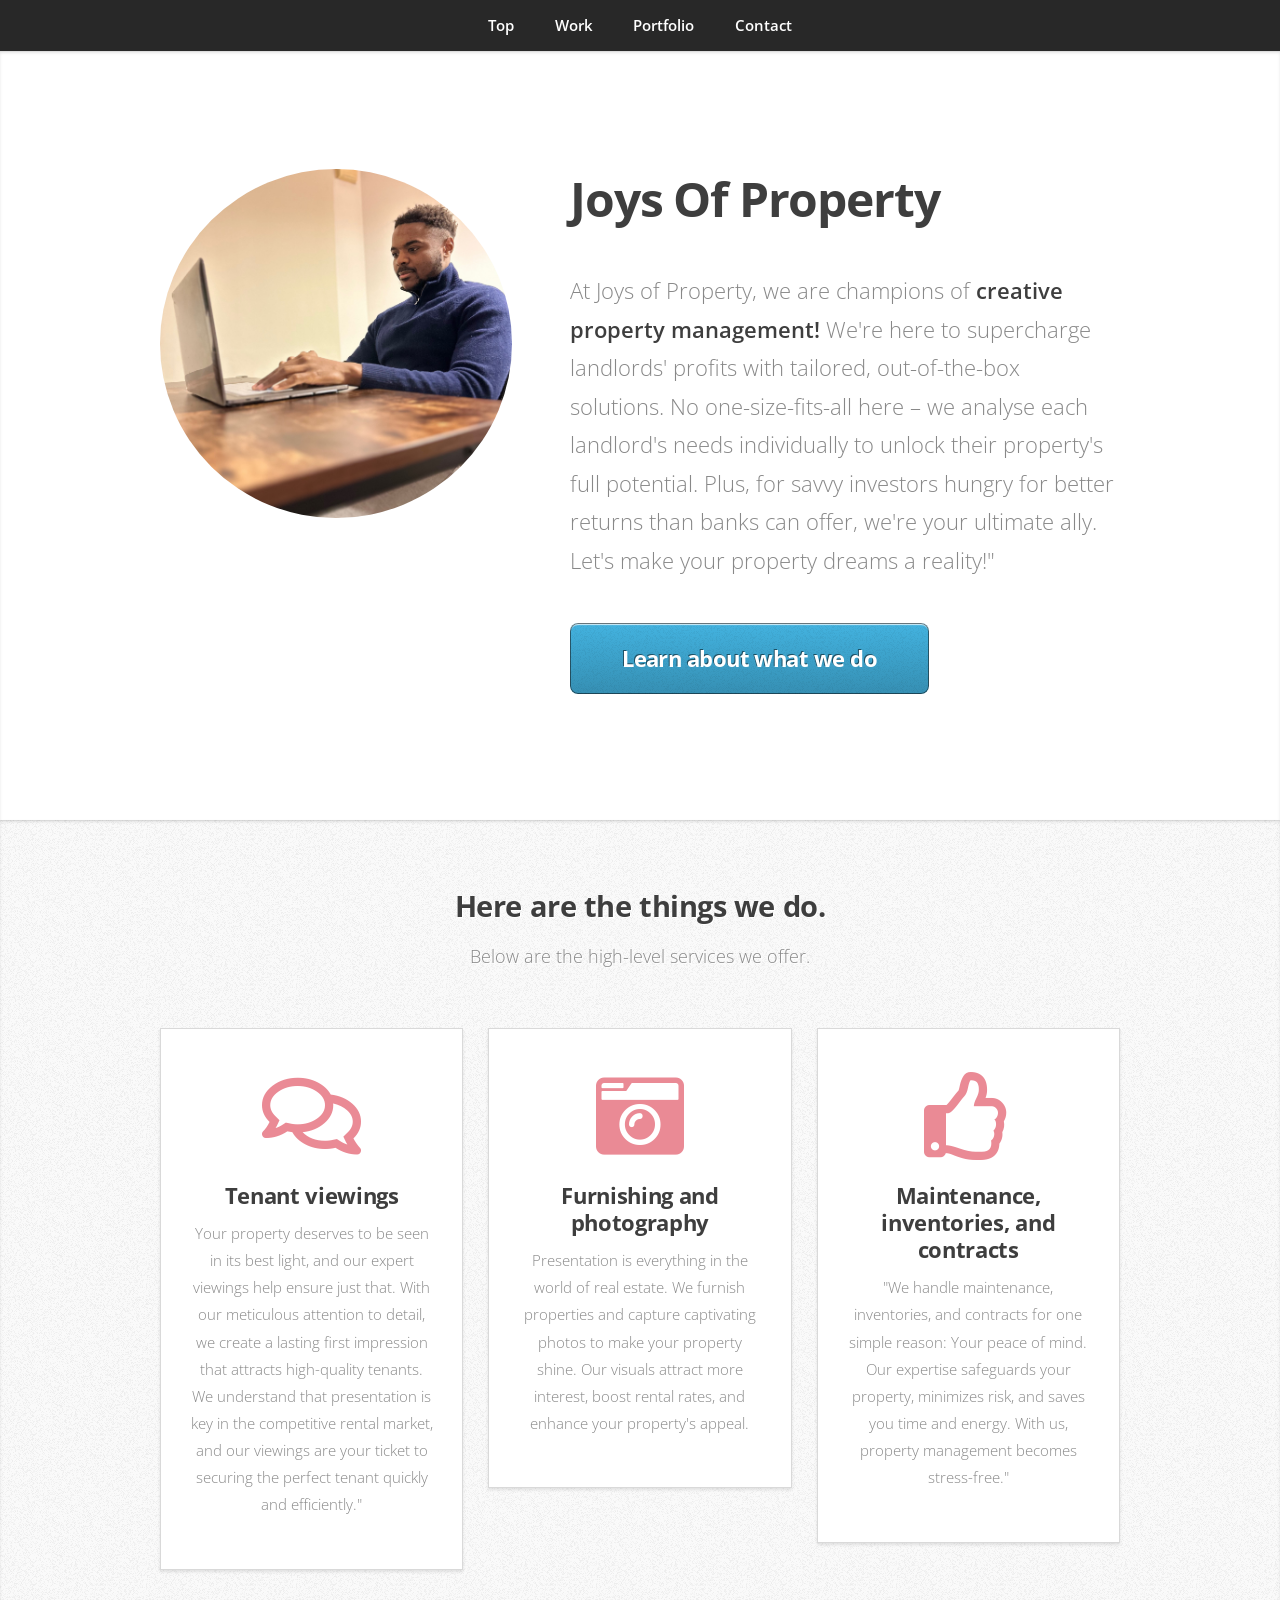
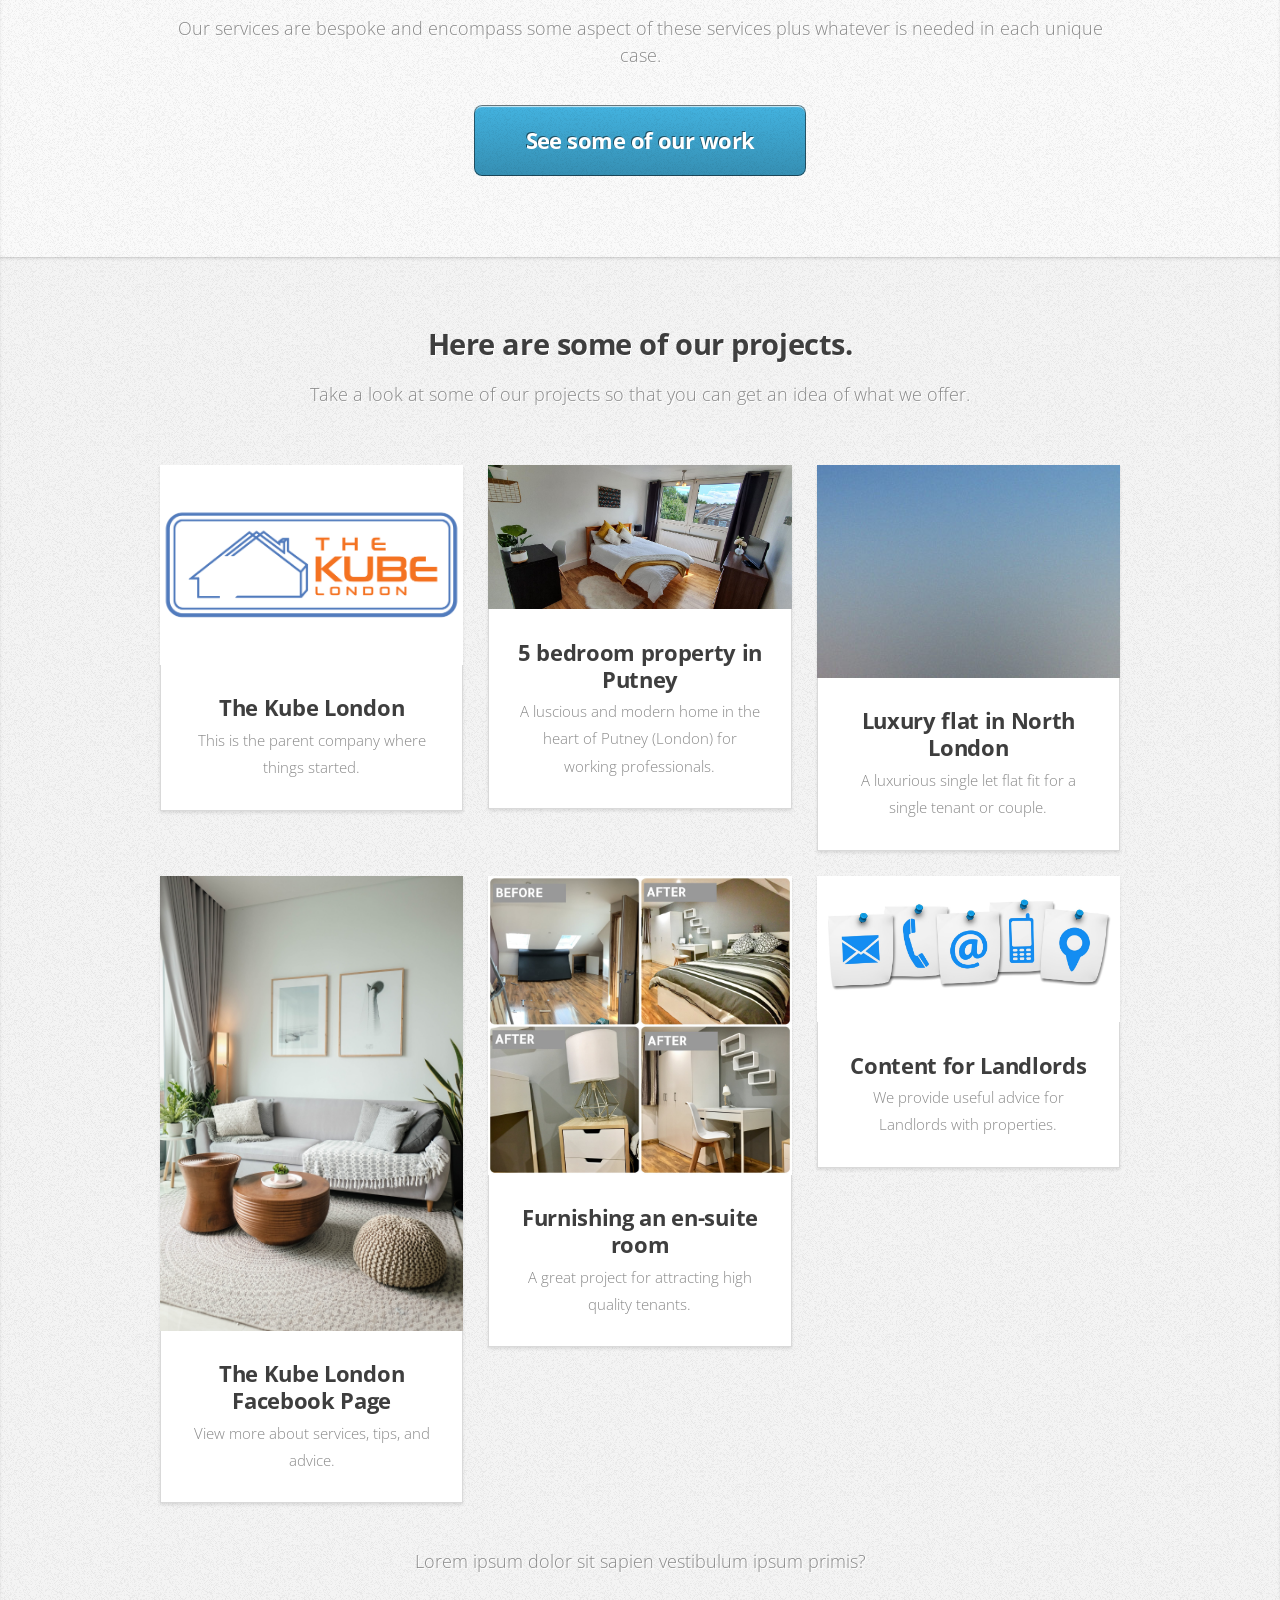
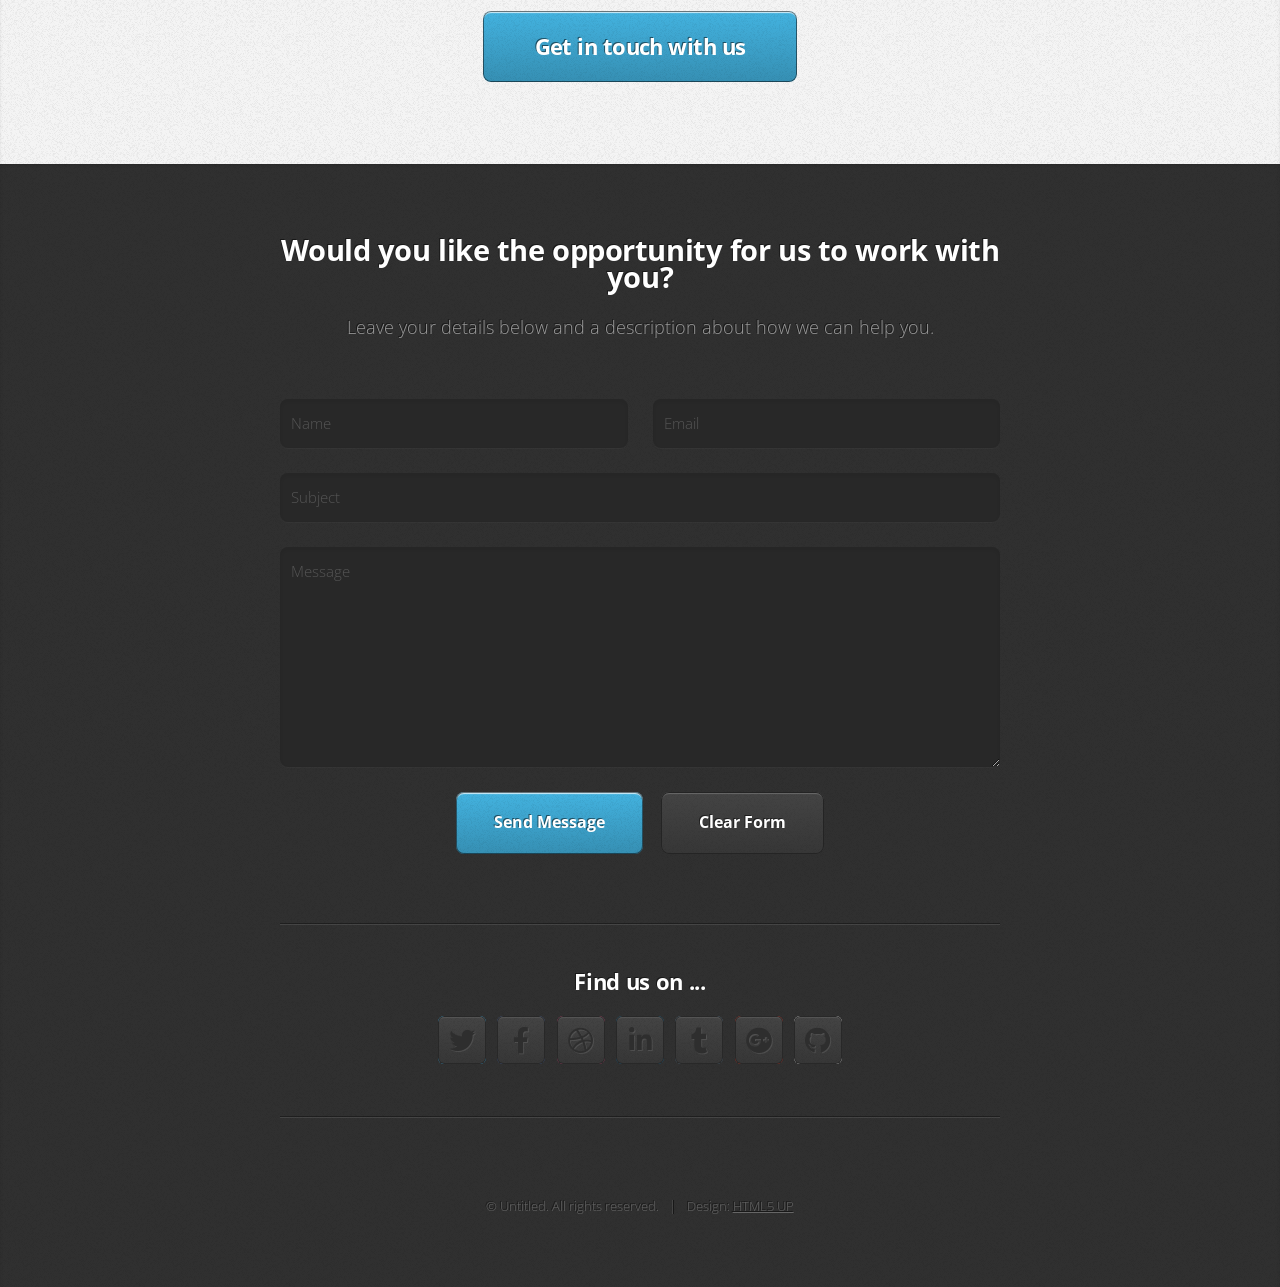
==== commit cec8f462: "adding changes to pictures and content writing" ====
--- a/index.html
+++ b/index.html
@@ -88,14 +88,14 @@
 					<div class="row">
 						<div class="col-4 col-6-medium col-12-small">
 							<article class="box style2">
-								<a href="https://thekubelondon.co.uk" class="image featured"><img src="https://www.facebook.com/photo/?fbid=513496044110428&set=a.513496020777097" alt="" /></a>
+								<a href="https://thekubelondon.co.uk" class="image featured"><img src="images/301016292_513496037443762_3338571218260131529_n.png" alt="" /></a>
 								<h3><a href="https://thekubelondon.co.uk">The Kube London</a></h3>
 								<p>This is the parent company where things started.</p>
 							</article>
 						</div>
 						<div class="col-4 col-6-medium col-12-small">
 							<article class="box style2">
-								<a href="https://youtu.be/X4hzkZRZAb4?si=fGJskKJasDeomYaU" class="image featured"><img src="images/pic02.jpg" alt="" /></a>
+								<a href="https://youtu.be/X4hzkZRZAb4?si=fGJskKJasDeomYaU" class="image featured"><img src="images/332999800_982970463078425_8371871932861315289_n.jpg" alt="" /></a>
 								<h3><a href="https://youtu.be/X4hzkZRZAb4?si=fGJskKJasDeomYaU">5 bedroom property in Putney</a></h3>
 								<p>A luscious and modern home in the heart of Putney (London) for working professionals.</p>
 							</article>
@@ -109,29 +109,29 @@
 						</div>
 						<div class="col-4 col-6-medium col-12-small">
 							<article class="box style2">
-								<a href="https://www.facebook.com/TheKubeLondon" class="image featured"><img src="images/pic04.jpg" alt="" /></a>
+								<a href="https://www.facebook.com/TheKubeLondon" class="image featured"><img src="images/333566065_688390706371296_8382236641026077124_n.jpg" alt="" /></a>
 								<h3><a href="https://www.facebook.com/TheKubeLondon">The Kube London Facebook Page</a></h3>
 								<p>View more about services, tips, and advice.</p>
 							</article>
 						</div>
 						<div class="col-4 col-6-medium col-12-small">
 							<article class="box style2">
-								<a href="#" class="image featured"><img src="images/pic05.jpg" alt="" /></a>
-								<h3><a href="#">Feugiat aliquam</a></h3>
-								<p>Ornare nulla proin odio consequat.</p>
-							</article>
-						</div>
-						<div class="col-4 col-6-medium col-12-small">
-							<article class="box style2">
-								<a href="#" class="image featured"><img src="images/pic06.jpg" alt="" /></a>
-								<h3><a href="#">Sed amet ornare</a></h3>
-								<p>Ornare nulla proin odio consequat.</p>
+								<a href="https://www.youtube.com/watch?v=XtiQw3i5YwU" class="image featured"><img src="images/60099080_2339830342966926_1283878781198532608_n.jpg" alt="" /></a>
+								<h3><a href="https://www.youtube.com/watch?v=XtiQw3i5YwU">Furnishing an en-suite room</a></h3>
+								<p>A great project for attracting high quality tenants.</p>
+							</article>
+						</div>
+						<div class="col-4 col-6-medium col-12-small">
+							<article class="box style2">
+								<a href="https://www.facebook.com/TheKubeLondon/photos/pb.100063501102789.-2207520000/2364825240467436/?type=3" class="image featured"><img src="images/64235875_2364825247134102_4380860779289640960_n.jpg" alt="" /></a>
+								<h3><a href="https://www.facebook.com/TheKubeLondon/photos/pb.100063501102789.-2207520000/2364825240467436/?type=3">Content for Landlords</a></h3>
+								<p>We provide useful advice for Landlords with properties.</p>
 							</article>
 						</div>
 					</div>
 					<footer>
 						<p>Lorem ipsum dolor sit sapien vestibulum ipsum primis?</p>
-						<a href="#contact" class="button large scrolly">Get in touch with me</a>
+						<a href="#contact" class="button large scrolly">Get in touch with us</a>
 					</footer>
 				</div>
 			</article>
@@ -170,7 +170,7 @@
 						</div>
 						<div class="col-12">
 							<hr />
-							<h3>Find me on ...</h3>
+							<h3>Find us on ...</h3>
 							<ul class="social">
 								<li><a href="#" class="icon brands fa-twitter"><span class="label">Twitter</span></a></li>
 								<li><a href="#" class="icon brands fa-facebook-f"><span class="label">Facebook</span></a></li>
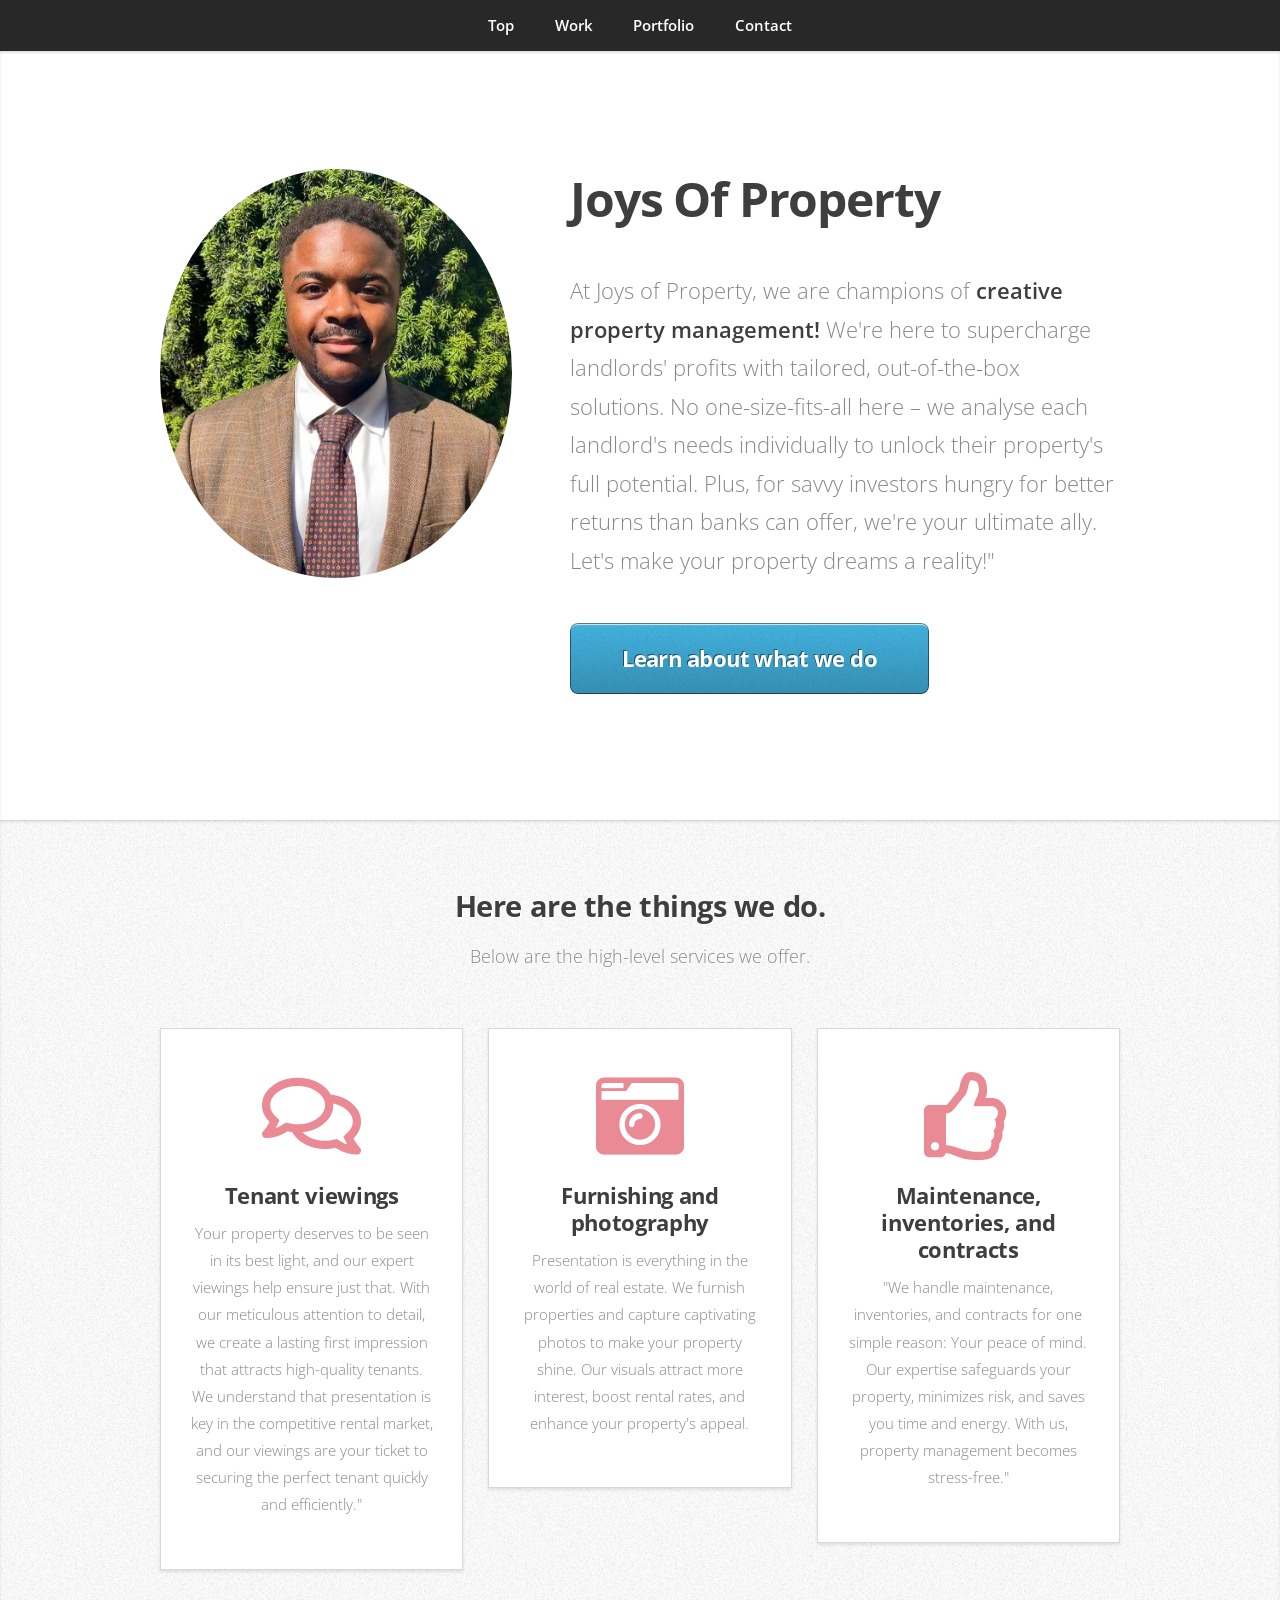
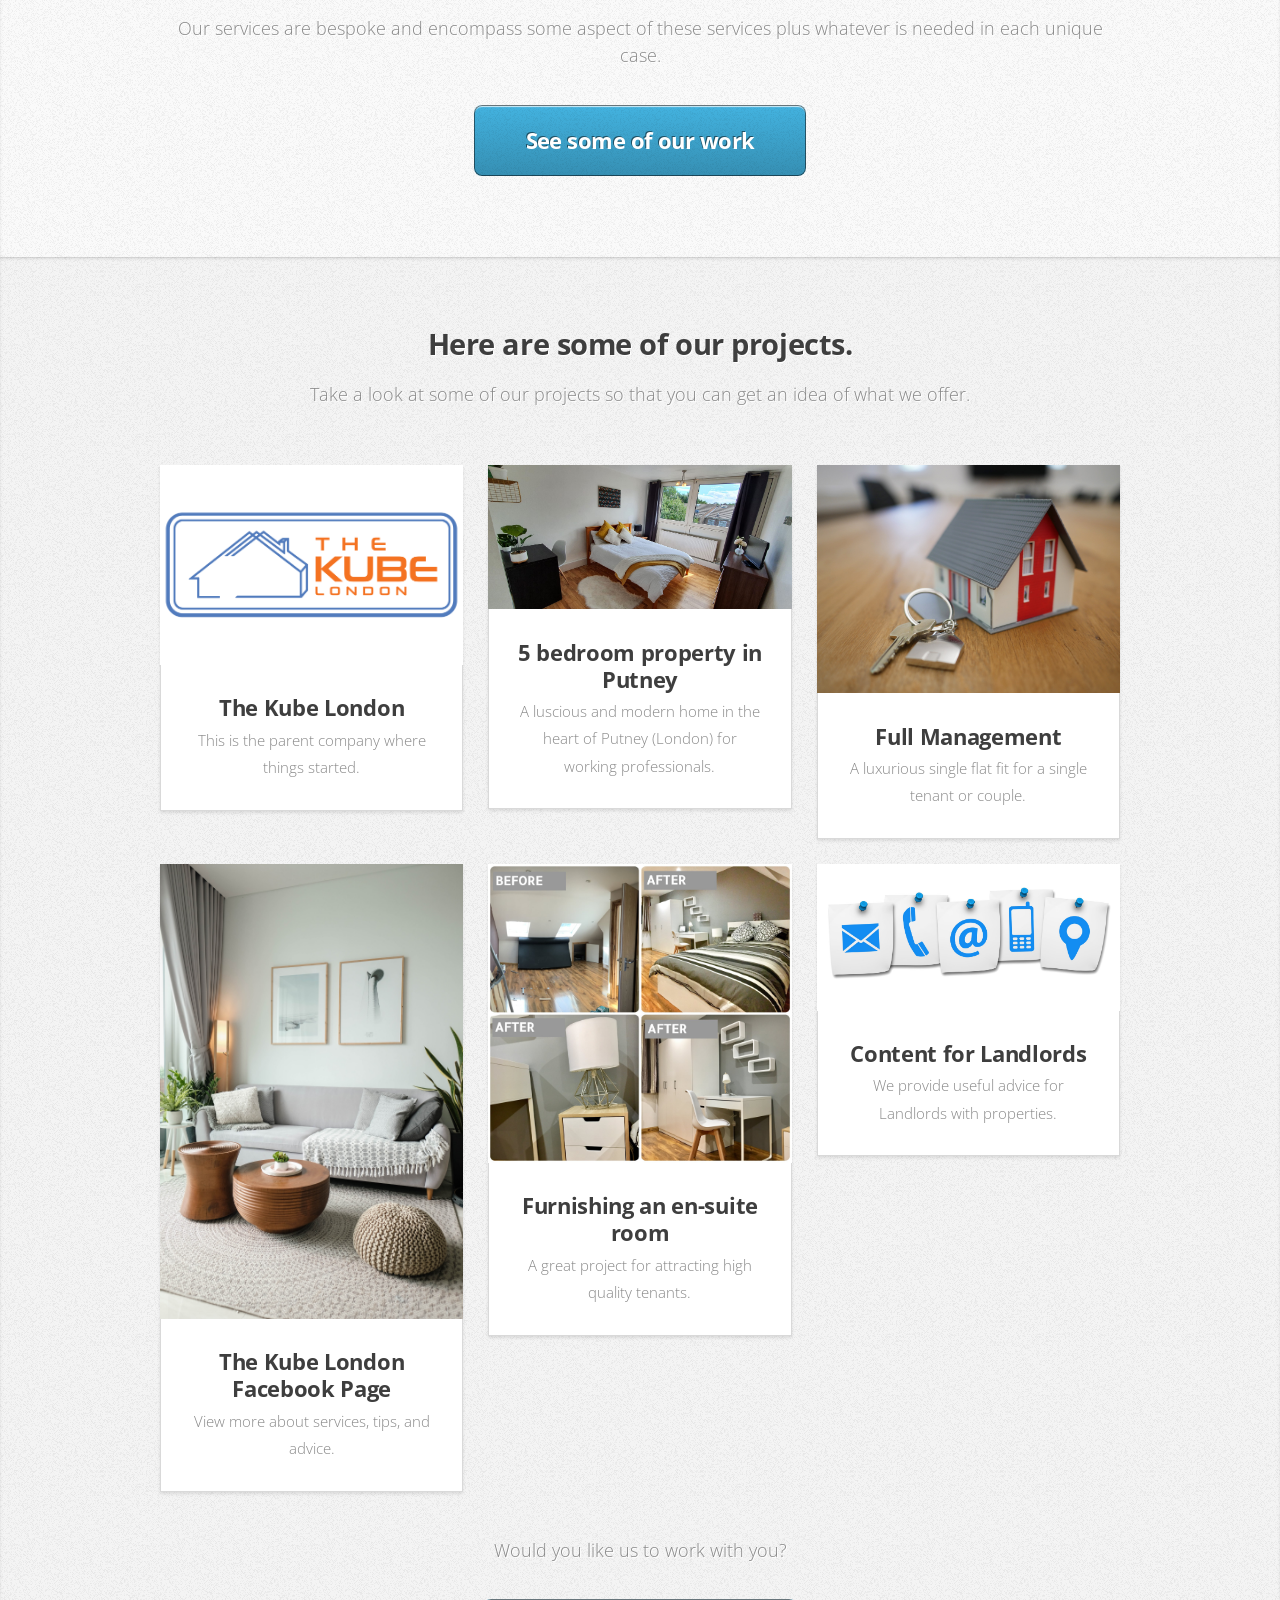
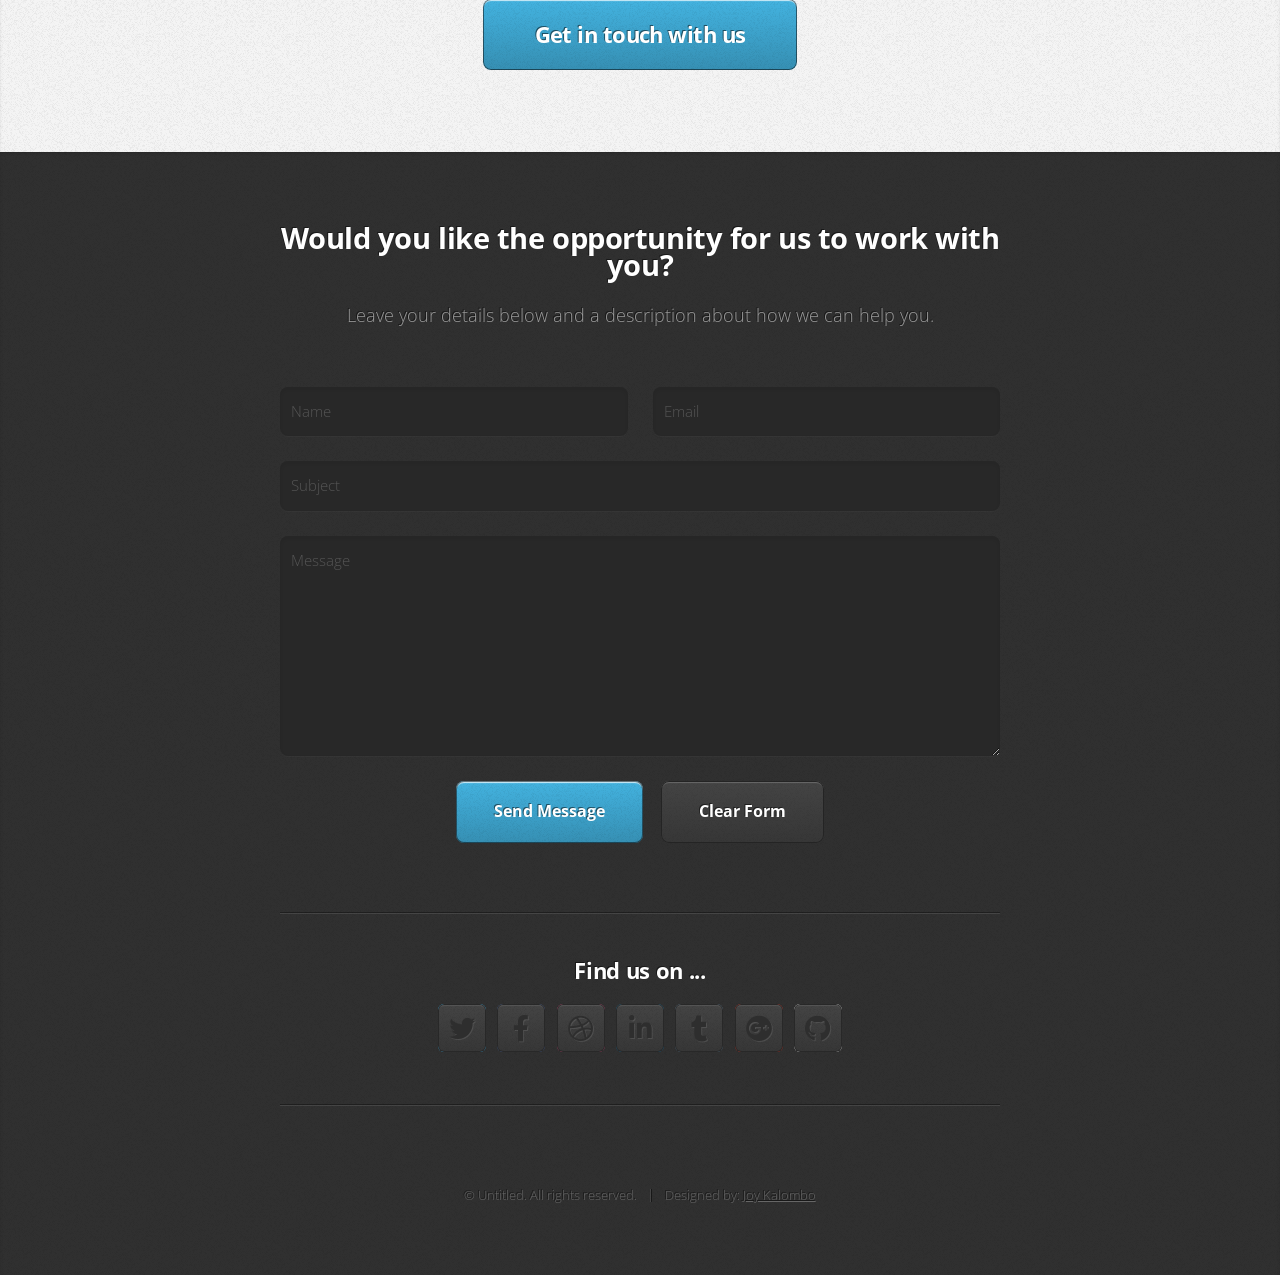
==== commit d8075b69: "changing the profile picture and the north london (single let) picture as well as the writing at the" ====
--- a/index.html
+++ b/index.html
@@ -28,7 +28,7 @@
 				<div class="container">
 					<div class="row">
 						<div class="col-4 col-5-large col-12-medium">
-							<span class="image fit"><img src="images/Joyprofilepic.jpeg" alt="" /></span>
+							<span class="image fit"><img src="images/375180339_6815084201876460_6607908726775451502_n.jpg" alt="" /></span>
 						</div>
 						<div class="col-8 col-7-large col-12-medium">
 							<header>
@@ -102,9 +102,9 @@
 						</div>
 						<div class="col-4 col-6-medium col-12-small">
 							<article class="box style2">
-								<a href="https://www.youtube.com/watch?v=4eq4tODBYr0" class="image featured"><img src="images/pic03.jpg" alt="" /></a>
-								<h3><a href="https://www.youtube.com/watch?v=4eq4tODBYr0">Luxury flat in North London</a></h3>
-								<p>A luxurious single let flat fit for a single tenant or couple.</p>
+								<a href="https://www.youtube.com/watch?v=4eq4tODBYr0" class="image featured"><img src="images/333806408_620661459872674_5661954459940670168_n.jpg" alt="" /></a>
+								<h3><a href="https://www.youtube.com/watch?v=4eq4tODBYr0">Full Management</a></h3>
+								<p>A luxurious single flat fit for a single tenant or couple.</p>
 							</article>
 						</div>
 						<div class="col-4 col-6-medium col-12-small">
@@ -130,7 +130,7 @@
 						</div>
 					</div>
 					<footer>
-						<p>Lorem ipsum dolor sit sapien vestibulum ipsum primis?</p>
+						<p>Would you like us to work with you?</p>
 						<a href="#contact" class="button large scrolly">Get in touch with us</a>
 					</footer>
 				</div>
@@ -173,7 +173,7 @@
 							<h3>Find us on ...</h3>
 							<ul class="social">
 								<li><a href="#" class="icon brands fa-twitter"><span class="label">Twitter</span></a></li>
-								<li><a href="#" class="icon brands fa-facebook-f"><span class="label">Facebook</span></a></li>
+								<li><a href="https://www.facebook.com/TheKubeLondon/photos" class="icon brands fa-facebook-f"><span class="label">Facebook</span></a></li>
 								<li><a href="#" class="icon brands fa-dribbble"><span class="label">Dribbble</span></a></li>
 								<li><a href="https://www.linkedin.com/in/joy-kalombo-523a54a2/" class="icon brands fa-linkedin-in"><span class="label">LinkedIn</span></a></li>
 								<li><a href="#" class="icon brands fa-tumblr"><span class="label">Tumblr</span></a></li>
@@ -196,7 +196,7 @@
 					</div>
 					<footer>
 						<ul id="copyright">
-							<li>&copy; Untitled. All rights reserved.</li><li>Design: <a href="http://html5up.net">HTML5 UP</a></li>
+							<li>&copy; Untitled. All rights reserved.</li><li>Designed by: <a href="http://html5up.net">Joy Kalombo</a></li>
 						</ul>
 					</footer>
 				</div>
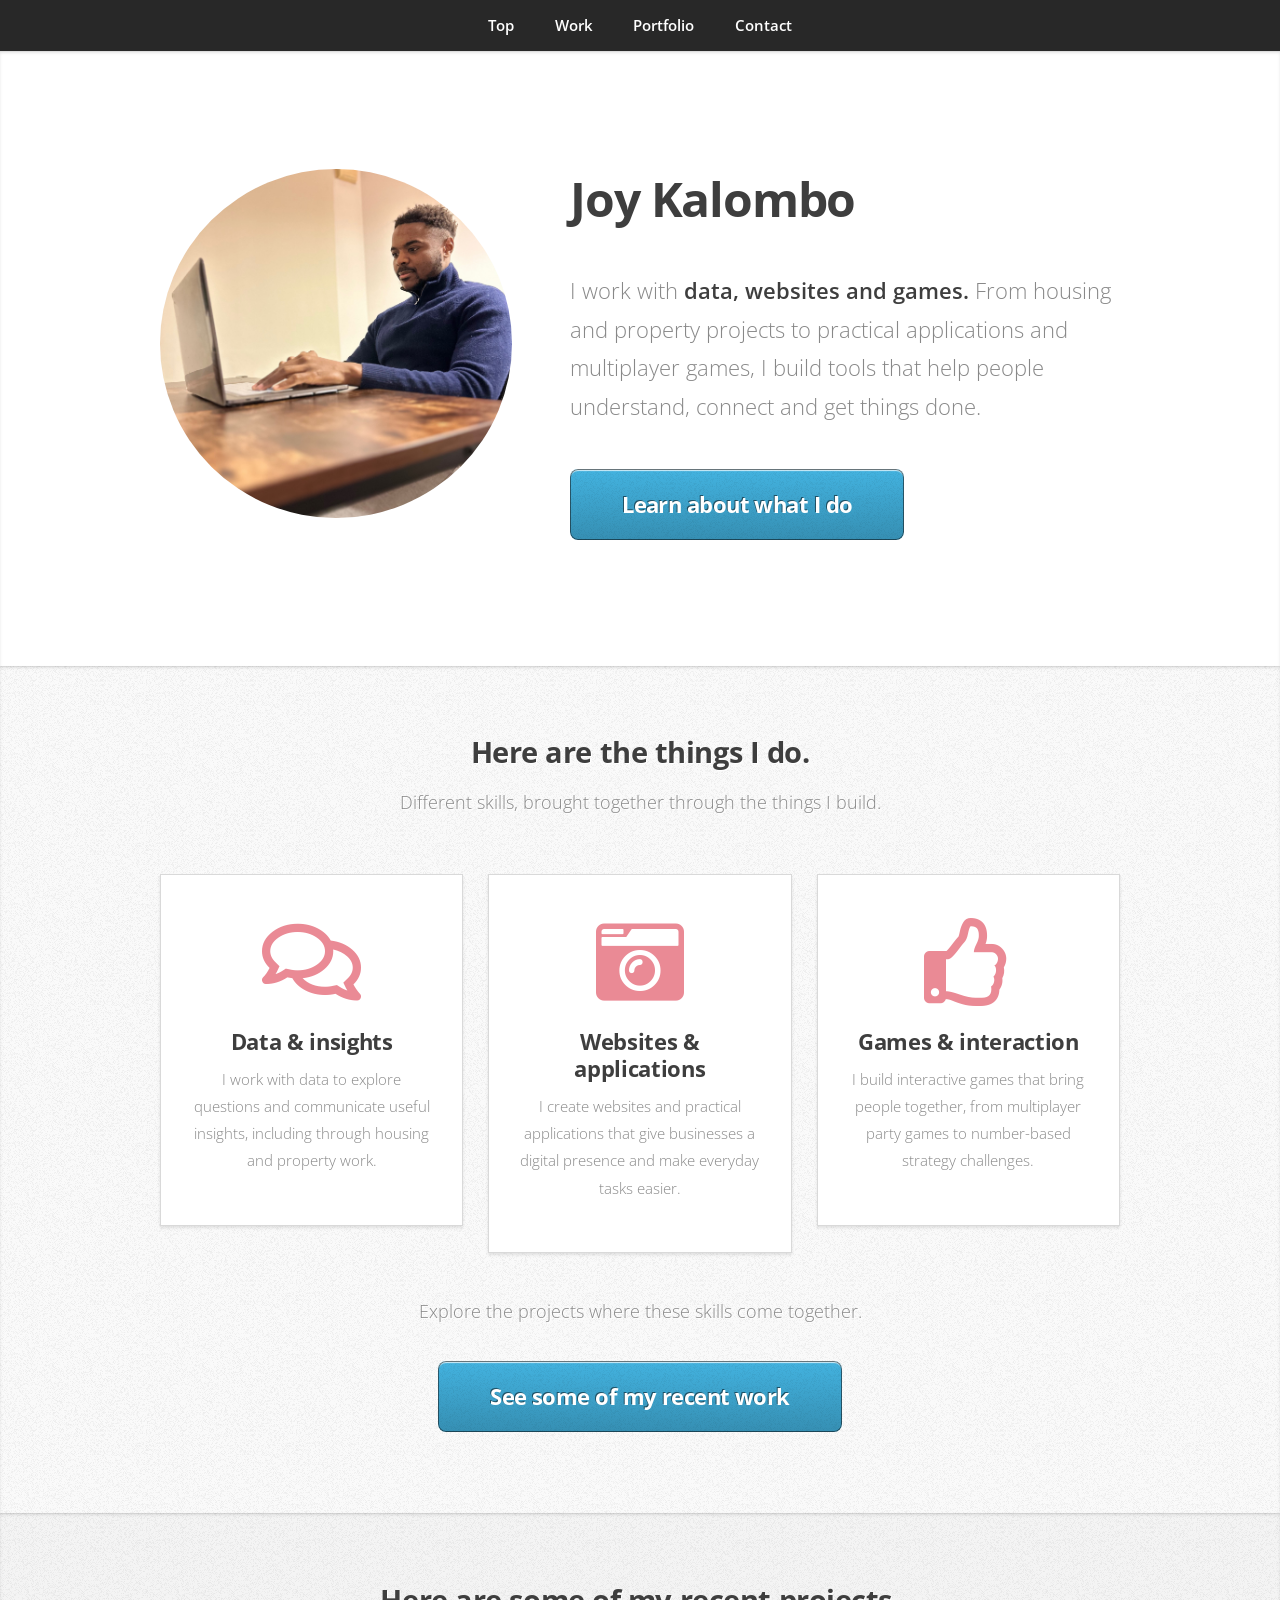
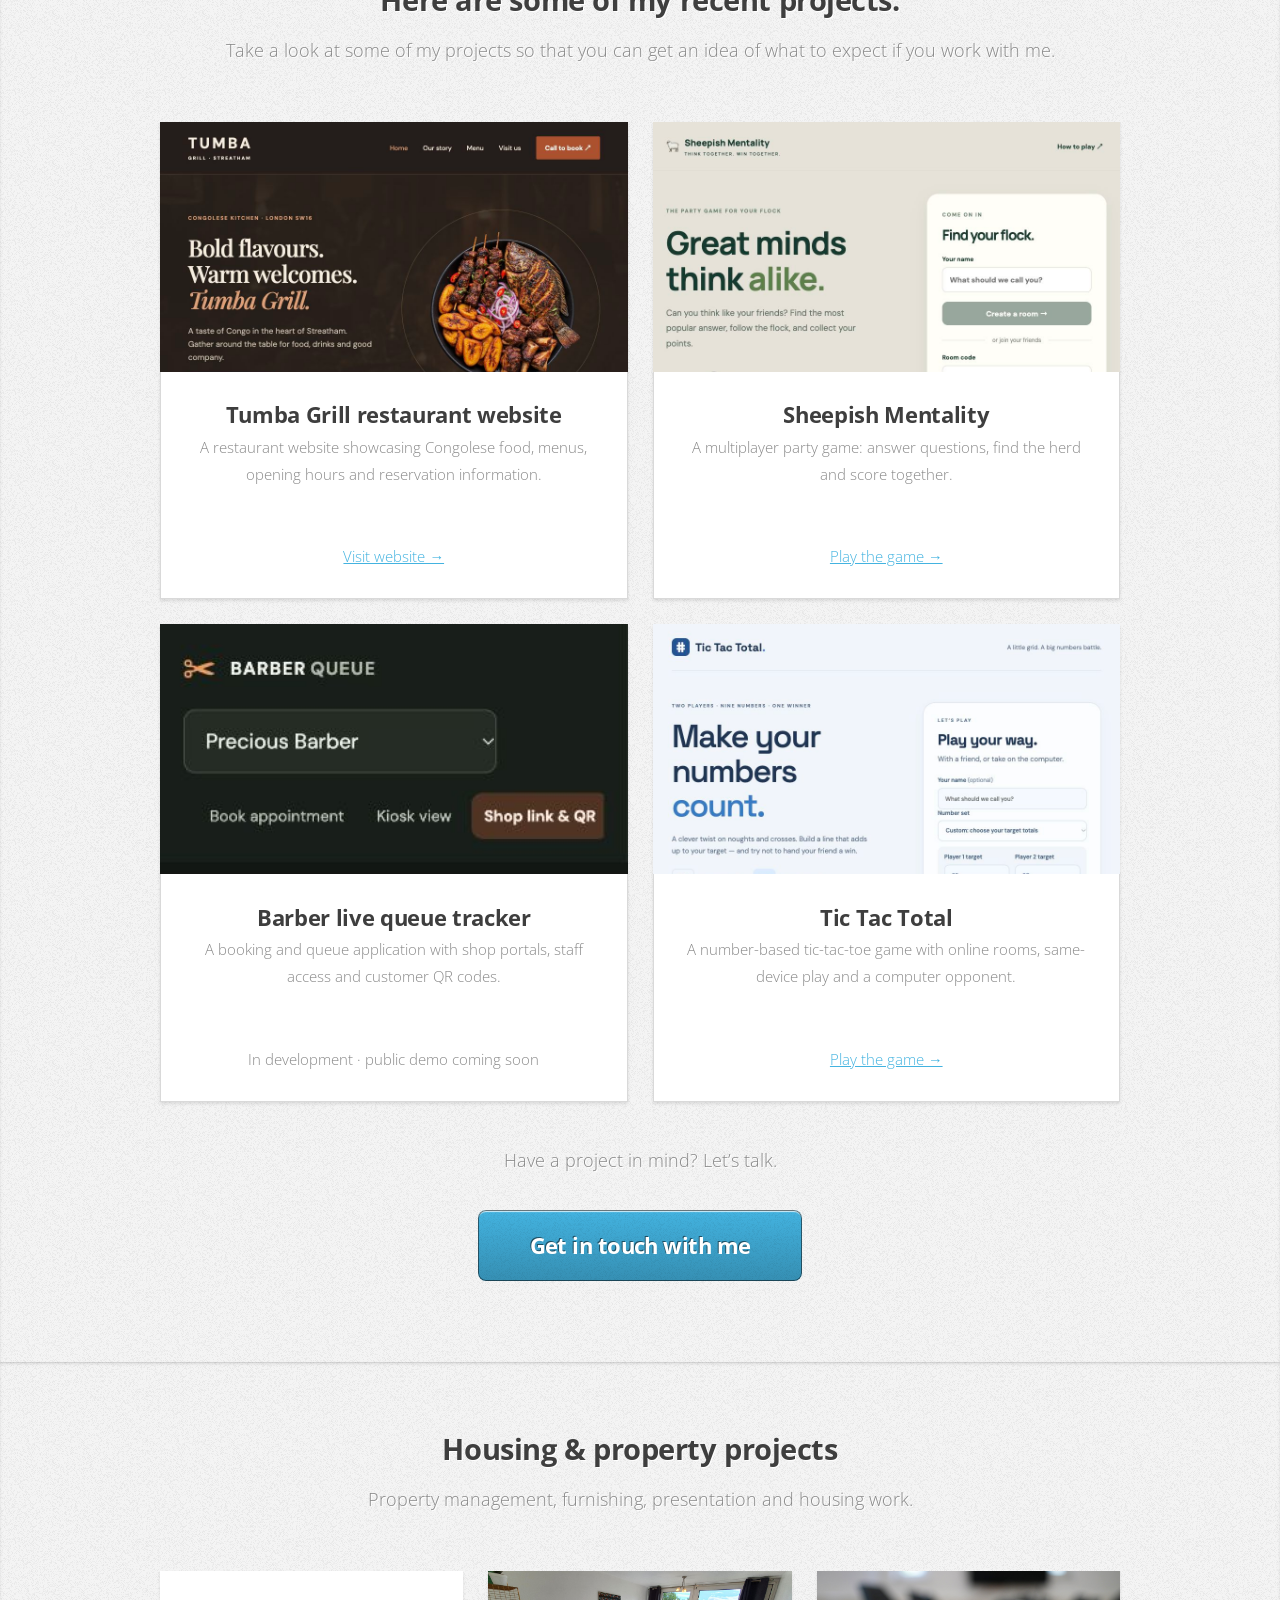
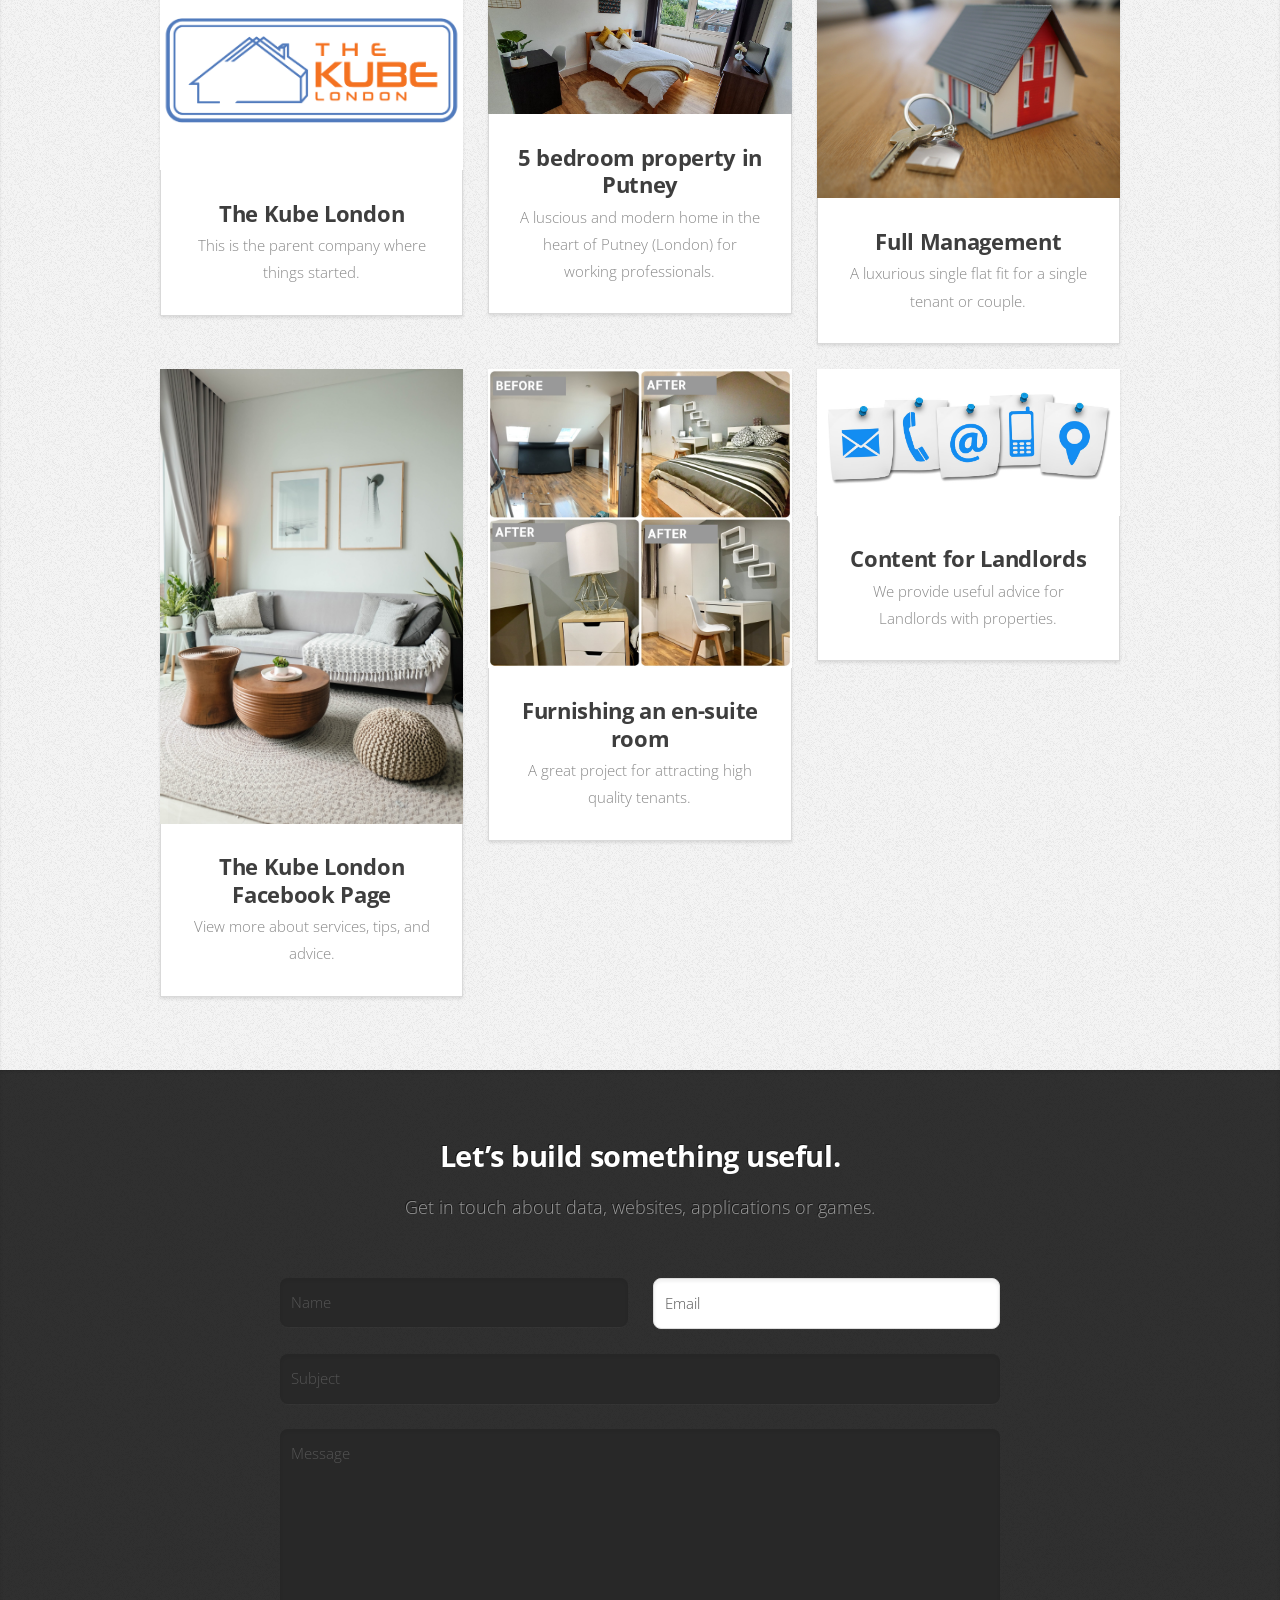
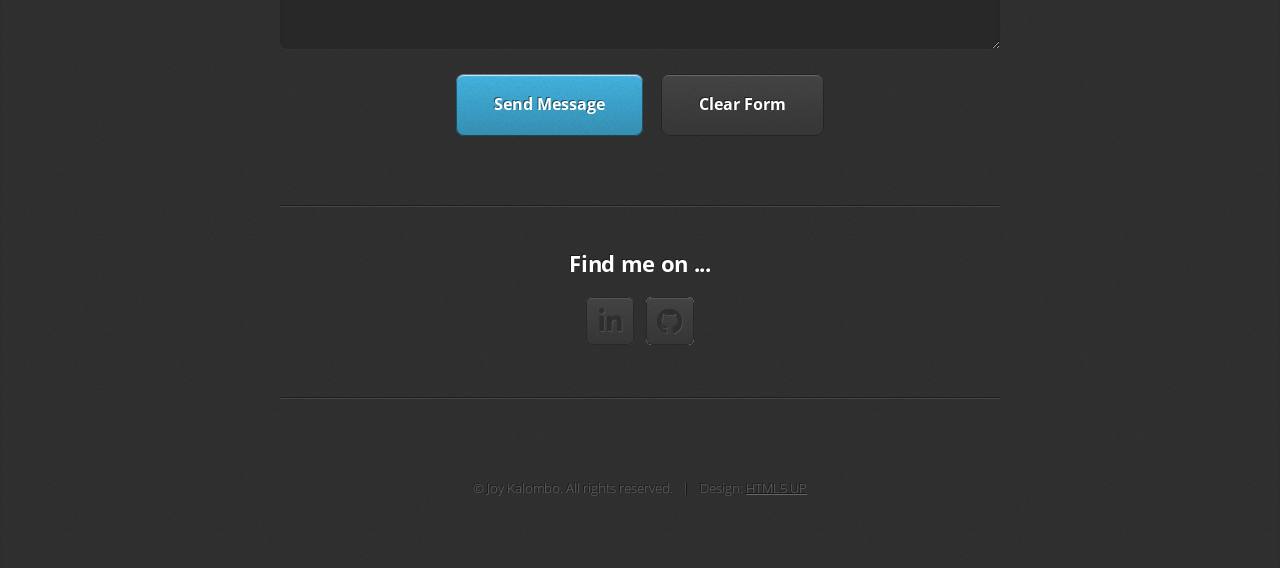
==== commit ada2b45d: "Showcase data, web apps and games alongside housing portfolio" ====
--- a/index.html
+++ b/index.html
@@ -1,214 +1,198 @@
-<!DOCTYPE HTML>
-<!--
-	Miniport by HTML5 UP
-	html5up.net | @ajlkn
-	Free for personal and commercial use under the CCA 3.0 license (html5up.net/license)
--->
-<html>
-	<head>
-		<title>Miniport by HTML5 UP</title>
-		<meta charset="utf-8" />
-		<meta name="viewport" content="width=device-width, initial-scale=1, user-scalable=no" />
-		<link rel="stylesheet" href="assets/css/main.css" />
-	</head>
-	<body class="is-preload">
-
-		<!-- Nav -->
-			<nav id="nav">
-				<ul class="container">
-					<li><a href="#top">Top</a></li>
-					<li><a href="#work">Work</a></li>
-					<li><a href="#portfolio">Portfolio</a></li>
-					<li><a href="#contact">Contact</a></li>
-				</ul>
-			</nav>
-
-		<!-- Home -->
-			<article id="top" class="wrapper style1">
-				<div class="container">
-					<div class="row">
-						<div class="col-4 col-5-large col-12-medium">
-							<span class="image fit"><img src="images/375180339_6815084201876460_6607908726775451502_n.jpg" alt="" /></span>
-						</div>
-						<div class="col-8 col-7-large col-12-medium">
-							<header>
-								<h1><strong>Joys Of Property</strong></h1>
-							</header>
-							<p>At Joys of Property, we are champions of <strong>creative property management!</strong> We're here to supercharge landlords' profits with tailored, out-of-the-box solutions. No one-size-fits-all here – we analyse each landlord's needs individually to unlock their property's full potential. Plus, for savvy investors hungry for better returns than banks can offer, we're your ultimate ally. Let's make your property dreams a reality!"</p>
-							<a href="#work" class="button large scrolly">Learn about what we do</a>
-						</div>
-					</div>
-				</div>
-			</article>
-
-		<!-- Work -->
-			<article id="work" class="wrapper style2">
-				<div class="container">
-					<header>
-						<h2>Here are the things we do.</h2>
-						<p>Below are the high-level services we offer.</p>
-					</header>
-					<div class="row aln-center">
-						<div class="col-4 col-6-medium col-12-small">
-							<section class="box style1">
-								<span class="icon featured fa-comments"></span>
-								<h3>Tenant viewings</h3>
-								<p>Your property deserves to be seen in its best light, and our expert viewings help ensure just that. With our meticulous attention to detail, we create a lasting first impression that attracts high-quality tenants. We understand that presentation is key in the competitive rental market, and our viewings are your ticket to securing the perfect tenant quickly and efficiently."</p>
-							</section>
-						</div>
-						<div class="col-4 col-6-medium col-12-small">
-							<section class="box style1">
-								<span class="icon solid featured fa-camera-retro"></span>
-								<h3>Furnishing and photography</h3>
-								<p>Presentation is everything in the world of real estate. We furnish properties and capture captivating photos to make your property shine. Our visuals attract more interest, boost rental rates, and enhance your property's appeal.</p>
-							</section>
-						</div>
-						<div class="col-4 col-6-medium col-12-small">
-							<section class="box style1">
-								<span class="icon featured fa-thumbs-up"></span>
-								<h3>Maintenance, inventories, and contracts</h3>
-								<p>"We handle maintenance, inventories, and contracts for one simple reason: Your peace of mind. Our expertise safeguards your property, minimizes risk, and saves you time and energy. With us, property management becomes stress-free."</p>
-							</section>
-						</div>
-					</div>
-					<footer>
-						<p>Our services are bespoke and encompass some aspect of these services plus whatever is needed in each unique case.</p>
-						<a href="#portfolio" class="button large scrolly">See some of our work</a>
-					</footer>
-				</div>
-			</article>
-
-		<!-- Portfolio -->
-			<article id="portfolio" class="wrapper style3">
-				<div class="container">
-					<header>
-						<h2>Here are some of our projects.</h2>
-						<p>Take a look at some of our projects so that you can get an idea of what we offer.</p>
-					</header>
-					<div class="row">
-						<div class="col-4 col-6-medium col-12-small">
-							<article class="box style2">
-								<a href="https://thekubelondon.co.uk" class="image featured"><img src="images/301016292_513496037443762_3338571218260131529_n.png" alt="" /></a>
-								<h3><a href="https://thekubelondon.co.uk">The Kube London</a></h3>
-								<p>This is the parent company where things started.</p>
-							</article>
-						</div>
-						<div class="col-4 col-6-medium col-12-small">
-							<article class="box style2">
-								<a href="https://youtu.be/X4hzkZRZAb4?si=fGJskKJasDeomYaU" class="image featured"><img src="images/332999800_982970463078425_8371871932861315289_n.jpg" alt="" /></a>
-								<h3><a href="https://youtu.be/X4hzkZRZAb4?si=fGJskKJasDeomYaU">5 bedroom property in Putney</a></h3>
-								<p>A luscious and modern home in the heart of Putney (London) for working professionals.</p>
-							</article>
-						</div>
-						<div class="col-4 col-6-medium col-12-small">
-							<article class="box style2">
-								<a href="https://www.youtube.com/watch?v=4eq4tODBYr0" class="image featured"><img src="images/333806408_620661459872674_5661954459940670168_n.jpg" alt="" /></a>
-								<h3><a href="https://www.youtube.com/watch?v=4eq4tODBYr0">Full Management</a></h3>
-								<p>A luxurious single flat fit for a single tenant or couple.</p>
-							</article>
-						</div>
-						<div class="col-4 col-6-medium col-12-small">
-							<article class="box style2">
-								<a href="https://www.facebook.com/TheKubeLondon" class="image featured"><img src="images/333566065_688390706371296_8382236641026077124_n.jpg" alt="" /></a>
-								<h3><a href="https://www.facebook.com/TheKubeLondon">The Kube London Facebook Page</a></h3>
-								<p>View more about services, tips, and advice.</p>
-							</article>
-						</div>
-						<div class="col-4 col-6-medium col-12-small">
-							<article class="box style2">
-								<a href="https://www.youtube.com/watch?v=XtiQw3i5YwU" class="image featured"><img src="images/60099080_2339830342966926_1283878781198532608_n.jpg" alt="" /></a>
-								<h3><a href="https://www.youtube.com/watch?v=XtiQw3i5YwU">Furnishing an en-suite room</a></h3>
-								<p>A great project for attracting high quality tenants.</p>
-							</article>
-						</div>
-						<div class="col-4 col-6-medium col-12-small">
-							<article class="box style2">
-								<a href="https://www.facebook.com/TheKubeLondon/photos/pb.100063501102789.-2207520000/2364825240467436/?type=3" class="image featured"><img src="images/64235875_2364825247134102_4380860779289640960_n.jpg" alt="" /></a>
-								<h3><a href="https://www.facebook.com/TheKubeLondon/photos/pb.100063501102789.-2207520000/2364825240467436/?type=3">Content for Landlords</a></h3>
-								<p>We provide useful advice for Landlords with properties.</p>
-							</article>
-						</div>
-					</div>
-					<footer>
-						<p>Would you like us to work with you?</p>
-						<a href="#contact" class="button large scrolly">Get in touch with us</a>
-					</footer>
-				</div>
-			</article>
-
-		<!-- Contact -->
-			<article id="contact" class="wrapper style4">
-				<div class="container medium">
-					<header>
-						<h2>Would you like the opportunity for us to work with you?</h2>
-						<p>Leave your details below and a description about how we can help you.</p>
-					</header>
-					<div class="row">
-						<div class="col-12">
-							<form method="post" action="mailto:joy__@hotmail.co.uk">
-								<div class="row">
-									<div class="col-6 col-12-small">
-										<input type="text" name="name" id="name" placeholder="Name" />
-									</div>
-									<div class="col-6 col-12-small">
-										<input type="text" name="email" id="email" placeholder="Email" />
-									</div>
-									<div class="col-12">
-										<input type="text" name="subject" id="subject" placeholder="Subject" />
-									</div>
-									<div class="col-12">
-										<textarea name="message" id="message" placeholder="Message"></textarea>
-									</div>
-									<div class="col-12">
-										<ul class="actions">
-											<li><input type="submit" value="Send Message" /></li>
-											<li><input type="reset" value="Clear Form" class="alt" /></li>
-										</ul>
-									</div>
-								</div>
-							</form>
-						</div>
-						<div class="col-12">
-							<hr />
-							<h3>Find us on ...</h3>
-							<ul class="social">
-								<li><a href="#" class="icon brands fa-twitter"><span class="label">Twitter</span></a></li>
-								<li><a href="https://www.facebook.com/TheKubeLondon/photos" class="icon brands fa-facebook-f"><span class="label">Facebook</span></a></li>
-								<li><a href="#" class="icon brands fa-dribbble"><span class="label">Dribbble</span></a></li>
-								<li><a href="https://www.linkedin.com/in/joy-kalombo-523a54a2/" class="icon brands fa-linkedin-in"><span class="label">LinkedIn</span></a></li>
-								<li><a href="#" class="icon brands fa-tumblr"><span class="label">Tumblr</span></a></li>
-								<li><a href="#" class="icon brands fa-google-plus"><span class="label">Google+</span></a></li>
-								<li><a href="https://github.com/JoyKalombo" class="icon brands fa-github"><span class="label">Github</span></a></li>
-								<!--
-								<li><a href="#" class="icon solid fa-rss"><span>RSS</span></a></li>
-								<li><a href="#" class="icon brands fa-instagram"><span>Instagram</span></a></li>
-								<li><a href="#" class="icon brands fa-foursquare"><span>Foursquare</span></a></li>
-								<li><a href="#" class="icon brands fa-skype"><span>Skype</span></a></li>
-								<li><a href="#" class="icon brands fa-soundcloud"><span>Soundcloud</span></a></li>
-								<li><a href="#" class="icon brands fa-youtube"><span>YouTube</span></a></li>
-								<li><a href="#" class="icon brands fa-blogger"><span>Blogger</span></a></li>
-								<li><a href="#" class="icon brands fa-flickr"><span>Flickr</span></a></li>
-								<li><a href="#" class="icon brands fa-vimeo"><span>Vimeo</span></a></li>
-								-->
-							</ul>
-							<hr />
-						</div>
-					</div>
-					<footer>
-						<ul id="copyright">
-							<li>&copy; Untitled. All rights reserved.</li><li>Designed by: <a href="http://html5up.net">Joy Kalombo</a></li>
-						</ul>
-					</footer>
-				</div>
-			</article>
-
-		<!-- Scripts -->
-			<script src="assets/js/jquery.min.js"></script>
-			<script src="assets/js/jquery.scrolly.min.js"></script>
-			<script src="assets/js/browser.min.js"></script>
-			<script src="assets/js/breakpoints.min.js"></script>
-			<script src="assets/js/util.js"></script>
-			<script src="assets/js/main.js"></script>
-
-	</body>
+<!DOCTYPE HTML>
+<!--
+	Miniport by HTML5 UP
+	html5up.net | @ajlkn
+	Free for personal and commercial use under the CCA 3.0 license (html5up.net/license)
+-->
+<html lang="en">
+	<head>
+		<title>Joy Kalombo | Data, Websites & Games</title>
+		<meta charset="utf-8" /><meta name="description" content="Joy Kalombo’s portfolio: data projects, housing and property work, websites, practical applications and multiplayer games." />
+		<meta name="viewport" content="width=device-width, initial-scale=1, user-scalable=no" />
+		<link rel="stylesheet" href="assets/css/main.css" />
+	<style>#portfolio .image img{height:250px;object-fit:cover;object-position:top}#portfolio .box{height:100%}#portfolio .image{overflow:hidden}#portfolio .box p{min-height:80px}@media(max-width:736px){#portfolio .image img{height:210px}}</style></head>
+	<body class="is-preload">
+
+		<!-- Nav -->
+			<nav id="nav">
+				<ul class="container">
+					<li><a href="#top">Top</a></li>
+					<li><a href="#work">Work</a></li>
+					<li><a href="#portfolio">Portfolio</a></li>
+					<li><a href="#contact">Contact</a></li>
+				</ul>
+			</nav>
+
+		<!-- Home -->
+			<article id="top" class="wrapper style1">
+				<div class="container">
+					<div class="row">
+						<div class="col-4 col-5-large col-12-medium">
+							<span class="image fit"><img src="images/Joyprofilepic.jpeg" alt="Joy Kalombo" /></span>
+						</div>
+						<div class="col-8 col-7-large col-12-medium">
+							<header>
+								<h1><strong>Joy Kalombo</strong></h1>
+							</header>
+							<p>I work with <strong>data, websites and games.</strong> From housing and property projects to practical applications and multiplayer games, I build tools that help people understand, connect and get things done.</p>
+							<a href="#work" class="button large scrolly">Learn about what I do</a>
+						</div>
+					</div>
+				</div>
+			</article>
+
+		<!-- Work -->
+			<article id="work" class="wrapper style2">
+				<div class="container">
+					<header>
+						<h2>Here are the things I do.</h2>
+						<p>Different skills, brought together through the things I build.</p>
+					</header>
+					<div class="row aln-center">
+						<div class="col-4 col-6-medium col-12-small">
+							<section class="box style1">
+								<span class="icon featured fa-comments"></span>
+								<h3>Data & insights</h3>
+								<p>I work with data to explore questions and communicate useful insights, including through housing and property work.</p>
+							</section>
+						</div>
+						<div class="col-4 col-6-medium col-12-small">
+							<section class="box style1">
+								<span class="icon solid featured fa-camera-retro"></span>
+								<h3>Websites & applications</h3>
+								<p>I create websites and practical applications that give businesses a digital presence and make everyday tasks easier.</p>
+							</section>
+						</div>
+						<div class="col-4 col-6-medium col-12-small">
+							<section class="box style1">
+								<span class="icon featured fa-thumbs-up"></span>
+								<h3>Games & interaction</h3>
+								<p>I build interactive games that bring people together, from multiplayer party games to number-based strategy challenges.</p>
+							</section>
+						</div>
+					</div>
+					<footer>
+						<p>Explore the projects where these skills come together.</p>
+						<a href="#portfolio" class="button large scrolly">See some of my recent work</a>
+					</footer>
+				</div>
+			</article>
+
+		<!-- Portfolio -->
+			<article id="portfolio" class="wrapper style3">
+				<div class="container">
+					<header>
+						<h2>Here are some of my recent projects.</h2>
+						<p>Take a look at some of my projects so that you can get an idea of what to expect if you work with me.</p>
+					</header>
+					<div class="row"><div class="col-6 col-6-medium col-12-small"><article class="box style2"><a class="image featured" href="https://tumbagrill.netlify.app/"><img src="images/tumba.jpg" alt="Tumba Grill restaurant website" loading="lazy" /></a><h3>Tumba Grill restaurant website</h3><p>A restaurant website showcasing Congolese food, menus, opening hours and reservation information.</p><a href="https://tumbagrill.netlify.app/">Visit website →</a></article></div><div class="col-6 col-6-medium col-12-small"><article class="box style2"><a class="image featured" href="https://sheepish-mentality.onrender.com/"><img src="images/sheepish.png" alt="Sheepish Mentality" loading="lazy" /></a><h3>Sheepish Mentality</h3><p>A multiplayer party game: answer questions, find the herd and score together.</p><a href="https://sheepish-mentality.onrender.com/">Play the game →</a></article></div><div class="col-6 col-6-medium col-12-small"><article class="box style2"><span class="image featured"><img src="images/barber.jpg" alt="Barber live queue tracker" loading="lazy" /></span><h3>Barber live queue tracker</h3><p>A booking and queue application with shop portals, staff access and customer QR codes.</p><span>In development · public demo coming soon</span></article></div><div class="col-6 col-6-medium col-12-small"><article class="box style2"><a class="image featured" href="https://tic-tac-total.onrender.com/"><img src="images/tictactotal.jpg" alt="Tic Tac Total" loading="lazy" /></a><h3>Tic Tac Total</h3><p>A number-based tic-tac-toe game with online rooms, same-device play and a computer opponent.</p><a href="https://tic-tac-total.onrender.com/">Play the game →</a></article></div></div>
+					<footer>
+						<p>Have a project in mind? Let’s talk.</p>
+						<a href="#contact" class="button large scrolly">Get in touch with me</a>
+					</footer>
+				</div>
+			</article>
+
+		<article id="housing" class="wrapper style3"><div class="container"><header><h2>Housing &amp; property projects</h2><p>Property management, furnishing, presentation and housing work.</p></header><div class="row">
+						<div class="col-4 col-6-medium col-12-small">
+							<article class="box style2">
+								<a href="https://thekubelondon.co.uk" class="image featured"><img src="images/301016292_513496037443762_3338571218260131529_n.png" alt="Housing and property project" /></a>
+								<h3><a href="https://thekubelondon.co.uk">The Kube London</a></h3>
+								<p>This is the parent company where things started.</p>
+							</article>
+						</div>
+						<div class="col-4 col-6-medium col-12-small">
+							<article class="box style2">
+								<a href="https://youtu.be/X4hzkZRZAb4?si=fGJskKJasDeomYaU" class="image featured"><img src="images/332999800_982970463078425_8371871932861315289_n.jpg" alt="Housing and property project" /></a>
+								<h3><a href="https://youtu.be/X4hzkZRZAb4?si=fGJskKJasDeomYaU">5 bedroom property in Putney</a></h3>
+								<p>A luscious and modern home in the heart of Putney (London) for working professionals.</p>
+							</article>
+						</div>
+						<div class="col-4 col-6-medium col-12-small">
+							<article class="box style2">
+								<a href="https://www.youtube.com/watch?v=4eq4tODBYr0" class="image featured"><img src="images/333806408_620661459872674_5661954459940670168_n.jpg" alt="Housing and property project" /></a>
+								<h3><a href="https://www.youtube.com/watch?v=4eq4tODBYr0">Full Management</a></h3>
+								<p>A luxurious single flat fit for a single tenant or couple.</p>
+							</article>
+						</div>
+						<div class="col-4 col-6-medium col-12-small">
+							<article class="box style2">
+								<a href="https://www.facebook.com/TheKubeLondon" class="image featured"><img src="images/333566065_688390706371296_8382236641026077124_n.jpg" alt="Housing and property project" /></a>
+								<h3><a href="https://www.facebook.com/TheKubeLondon">The Kube London Facebook Page</a></h3>
+								<p>View more about services, tips, and advice.</p>
+							</article>
+						</div>
+						<div class="col-4 col-6-medium col-12-small">
+							<article class="box style2">
+								<a href="https://www.youtube.com/watch?v=XtiQw3i5YwU" class="image featured"><img src="images/60099080_2339830342966926_1283878781198532608_n.jpg" alt="Housing and property project" /></a>
+								<h3><a href="https://www.youtube.com/watch?v=XtiQw3i5YwU">Furnishing an en-suite room</a></h3>
+								<p>A great project for attracting high quality tenants.</p>
+							</article>
+						</div>
+						<div class="col-4 col-6-medium col-12-small">
+							<article class="box style2">
+								<a href="https://www.facebook.com/TheKubeLondon/photos/pb.100063501102789.-2207520000/2364825240467436/?type=3" class="image featured"><img src="images/64235875_2364825247134102_4380860779289640960_n.jpg" alt="Housing and property project" /></a>
+								<h3><a href="https://www.facebook.com/TheKubeLondon/photos/pb.100063501102789.-2207520000/2364825240467436/?type=3">Content for Landlords</a></h3>
+								<p>We provide useful advice for Landlords with properties.</p>
+							</article>
+						</div>
+					</div></div></article><!-- Contact -->
+			<article id="contact" class="wrapper style4">
+				<div class="container medium">
+					<header>
+						<h2>Let’s build something useful.</h2>
+						<p>Get in touch about data, websites, applications or games.</p>
+					</header>
+					<div class="row">
+						<div class="col-12">
+							<form name="contact" method="post" data-netlify="true" action="/thanks.html"><input type="hidden" name="form-name" value="contact" />
+								<div class="row">
+									<div class="col-6 col-12-small">
+										<input type="text" name="name" id="name" aria-label="Name" required placeholder="Name" />
+									</div>
+									<div class="col-6 col-12-small">
+										<input type="email" name="email" id="email" aria-label="Email" required placeholder="Email" />
+									</div>
+									<div class="col-12">
+										<input type="text" name="subject" id="subject" aria-label="Subject" required placeholder="Subject" />
+									</div>
+									<div class="col-12">
+										<textarea name="message" id="message" aria-label="Message" required placeholder="Message"></textarea>
+									</div>
+									<div class="col-12">
+										<ul class="actions">
+											<li><input type="submit" value="Send Message" /></li>
+											<li><input type="reset" value="Clear Form" class="alt" /></li>
+										</ul>
+									</div>
+								</div>
+							</form>
+						</div>
+						<div class="col-12">
+							<hr />
+							<h3>Find me on ...</h3>
+							<ul class="social">
+								<li><a href="https://www.linkedin.com/in/joy-kalombo-523a54a2/" class="icon brands fa-linkedin-in"><span class="label">LinkedIn</span></a></li>
+								<li><a href="https://github.com/JoyKalombo" class="icon brands fa-github"><span class="label">Github</span></a></li>
+							</ul>
+							<hr />
+						</div>
+					</div>
+					<footer>
+						<ul id="copyright">
+							<li>&copy; Joy Kalombo. All rights reserved.</li><li>Design: <a href="http://html5up.net">HTML5 UP</a></li>
+						</ul>
+					</footer>
+				</div>
+			</article>
+
+		<!-- Scripts -->
+			<script src="assets/js/jquery.min.js"></script>
+			<script src="assets/js/jquery.scrolly.min.js"></script>
+			<script src="assets/js/browser.min.js"></script>
+			<script src="assets/js/breakpoints.min.js"></script>
+			<script src="assets/js/util.js"></script>
+			<script src="assets/js/main.js"></script>
+
+	</body>
 </html>
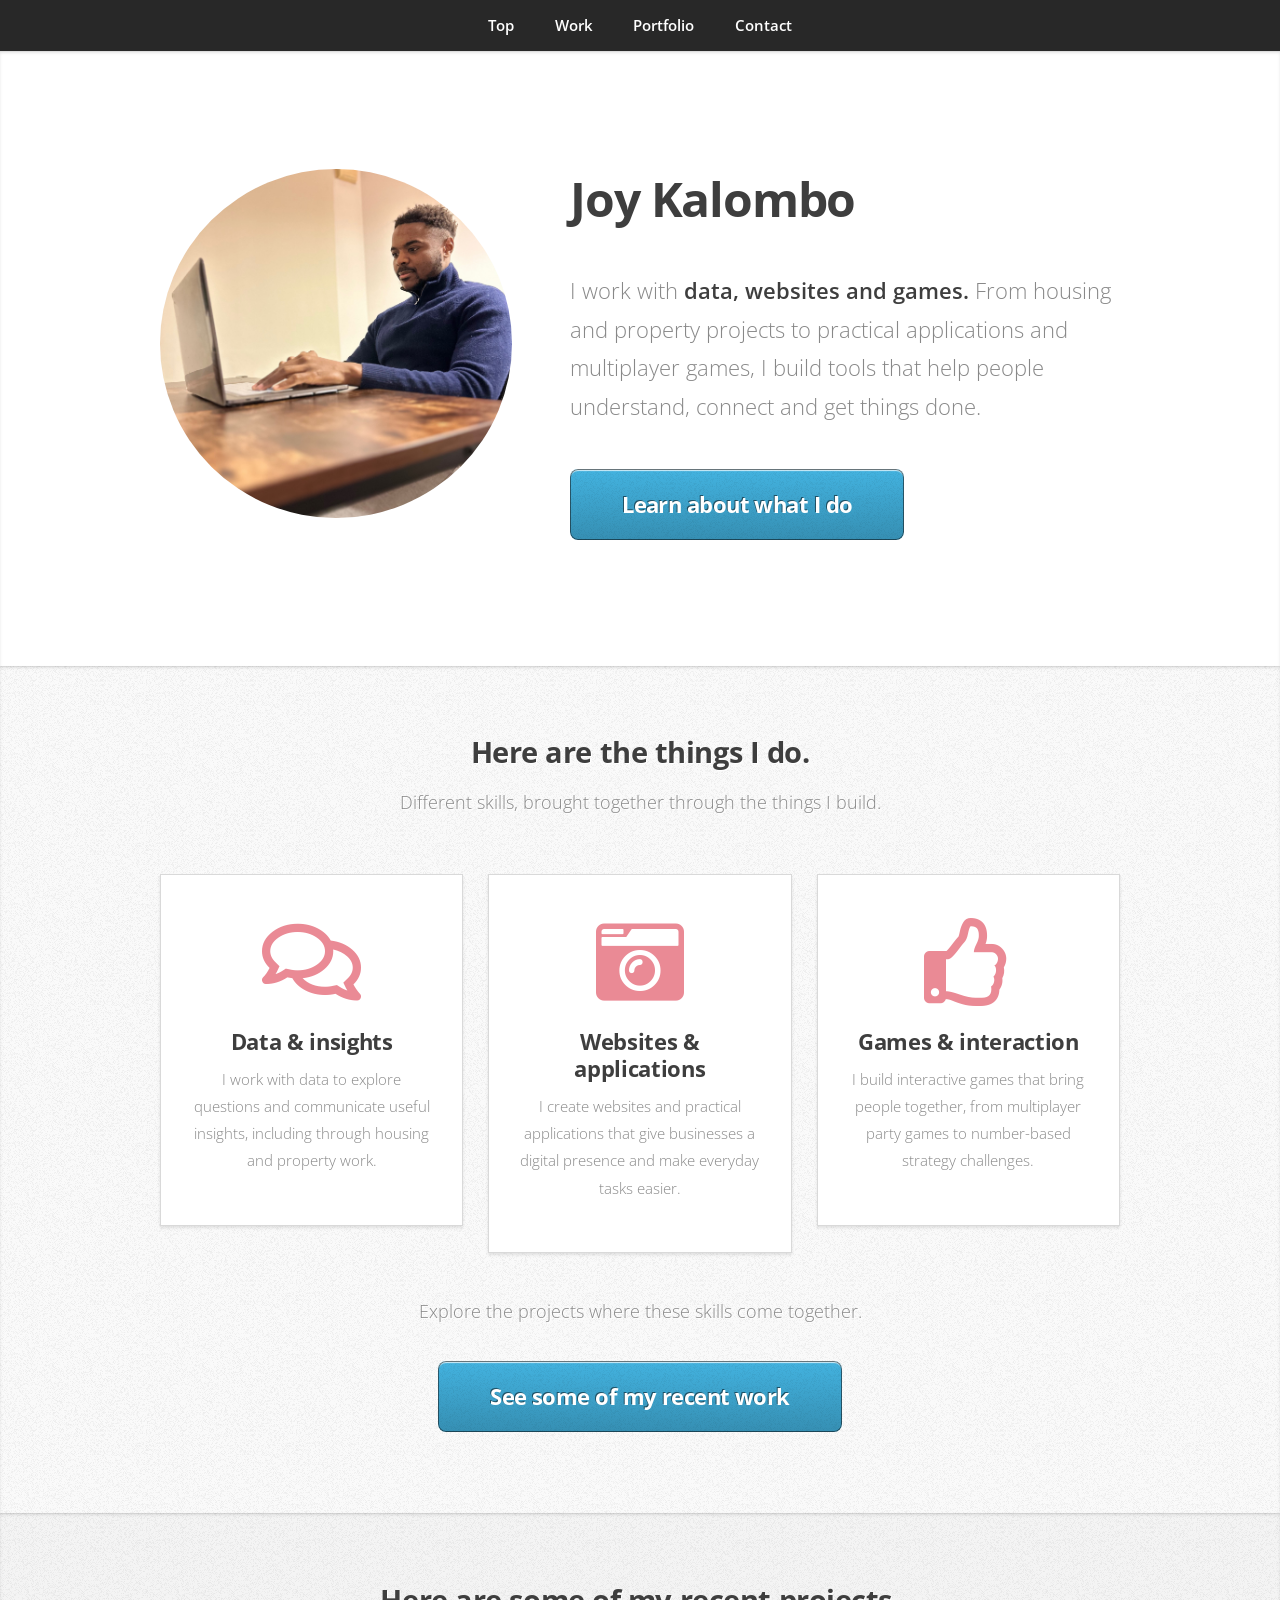
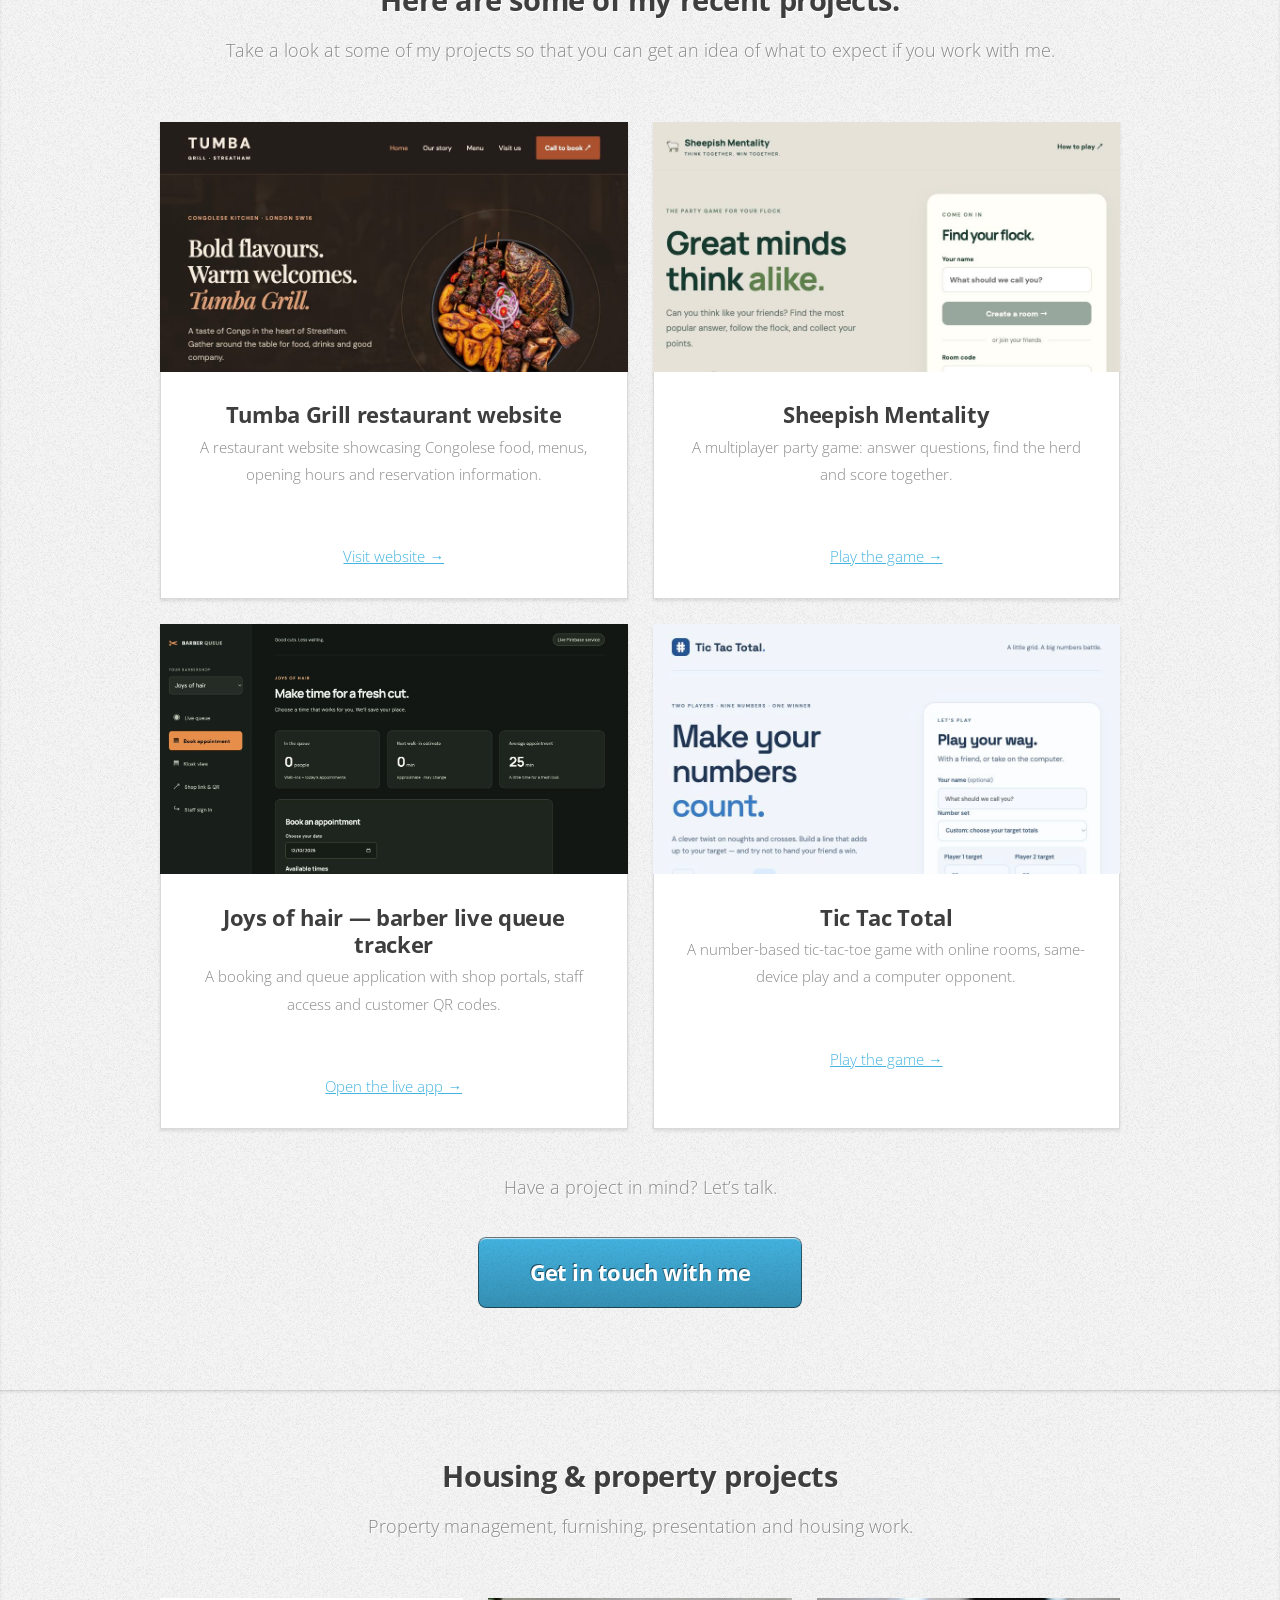
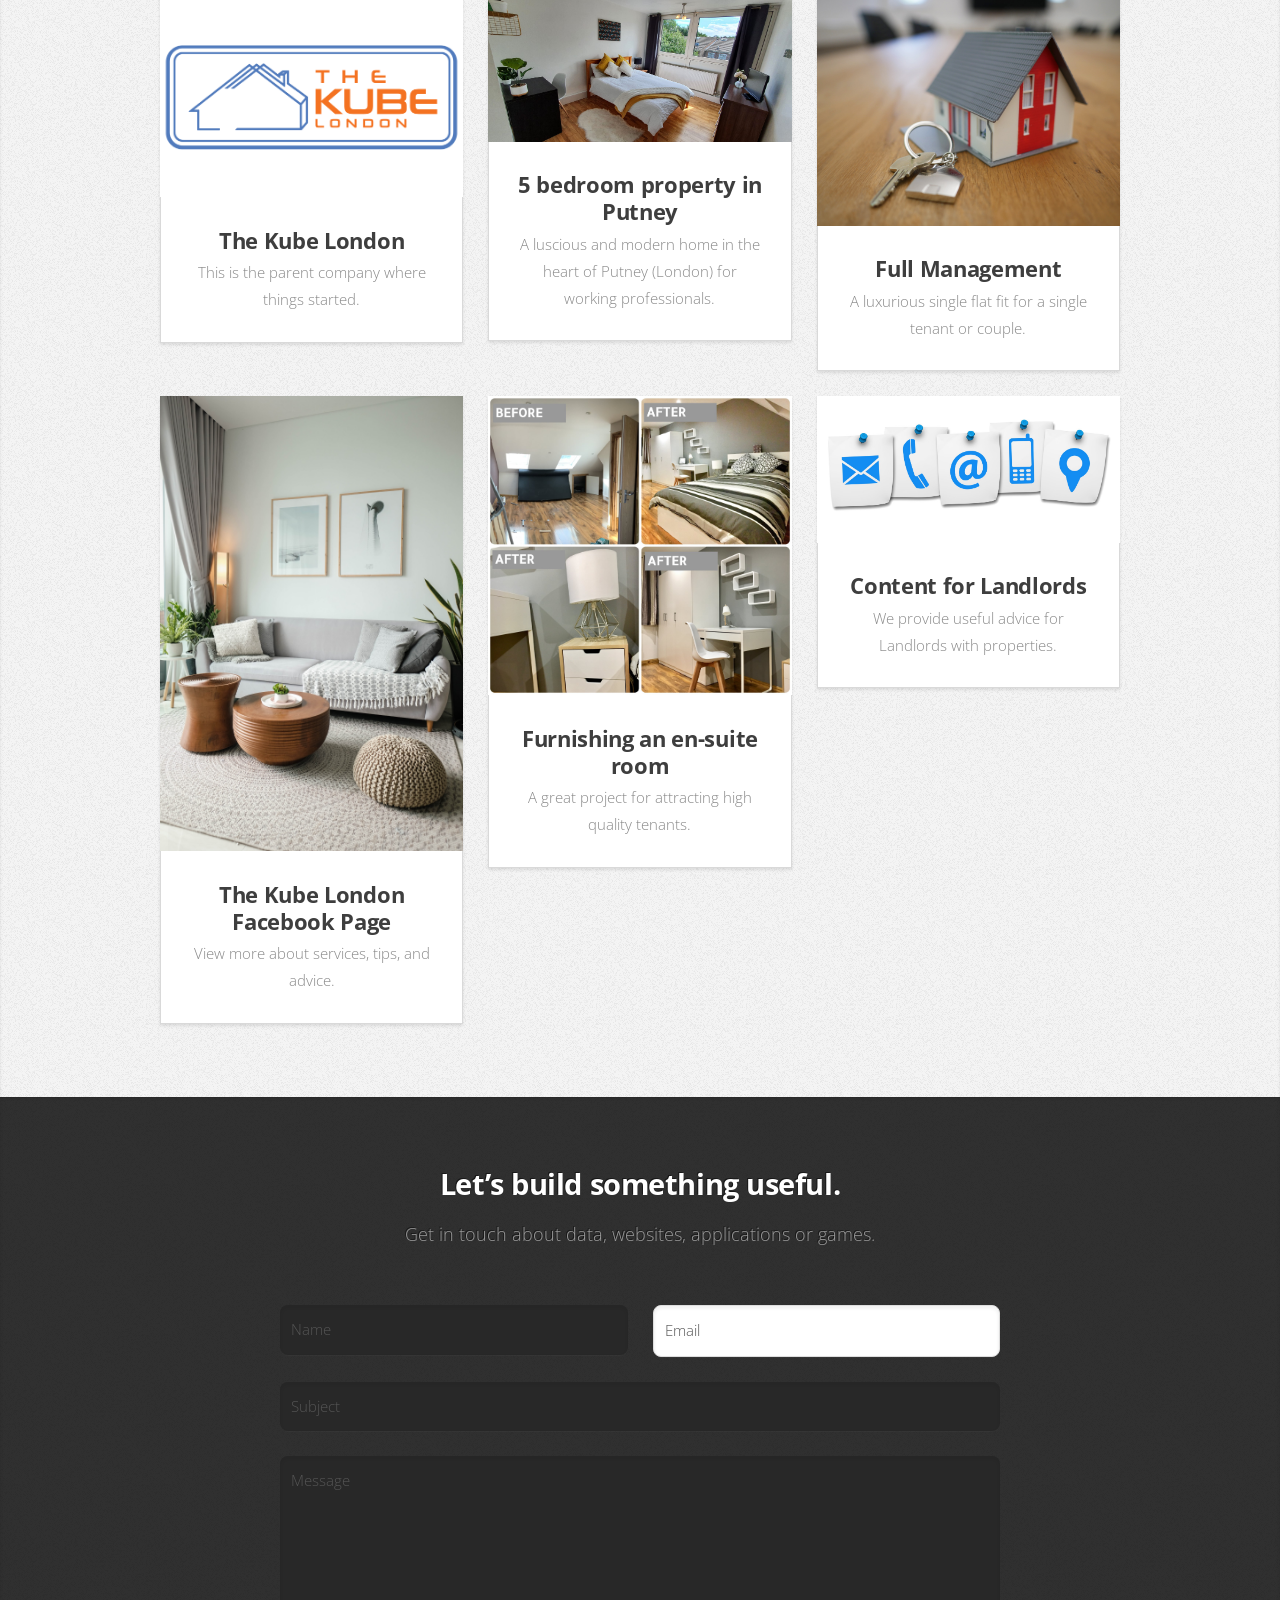
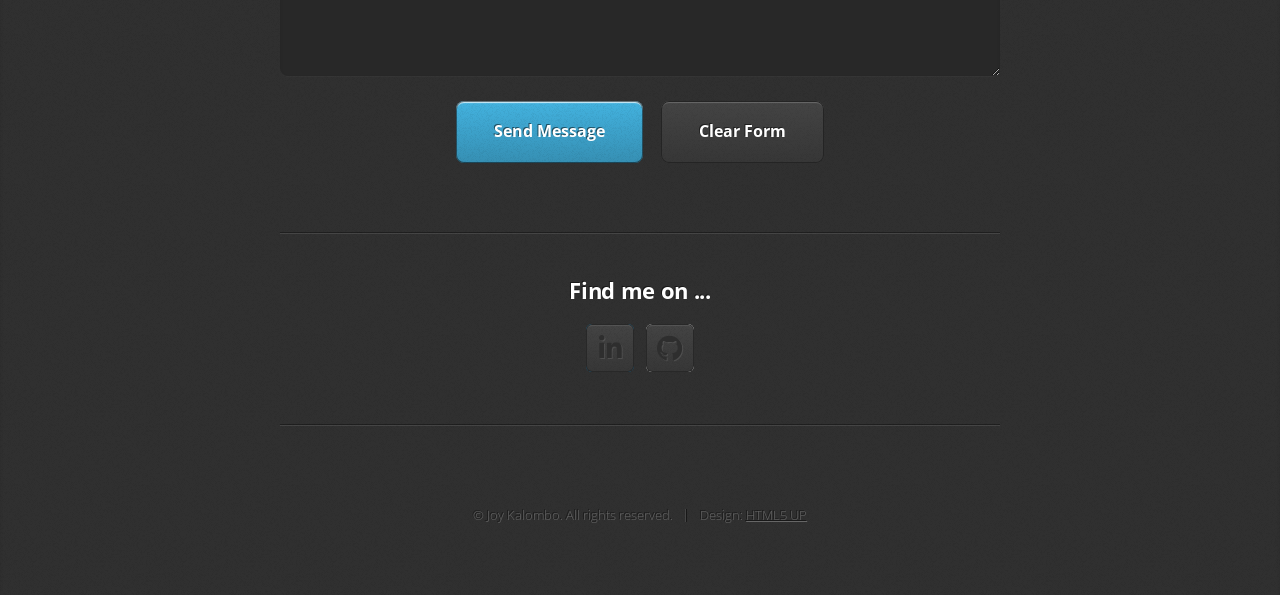
==== commit 51615963: "Link live Joys of hair booking app in portfolio" ====
--- a/index.html
+++ b/index.html
@@ -85,7 +85,7 @@
 						<h2>Here are some of my recent projects.</h2>
 						<p>Take a look at some of my projects so that you can get an idea of what to expect if you work with me.</p>
 					</header>
-					<div class="row"><div class="col-6 col-6-medium col-12-small"><article class="box style2"><a class="image featured" href="https://tumbagrill.netlify.app/"><img src="images/tumba.jpg" alt="Tumba Grill restaurant website" loading="lazy" /></a><h3>Tumba Grill restaurant website</h3><p>A restaurant website showcasing Congolese food, menus, opening hours and reservation information.</p><a href="https://tumbagrill.netlify.app/">Visit website →</a></article></div><div class="col-6 col-6-medium col-12-small"><article class="box style2"><a class="image featured" href="https://sheepish-mentality.onrender.com/"><img src="images/sheepish.png" alt="Sheepish Mentality" loading="lazy" /></a><h3>Sheepish Mentality</h3><p>A multiplayer party game: answer questions, find the herd and score together.</p><a href="https://sheepish-mentality.onrender.com/">Play the game →</a></article></div><div class="col-6 col-6-medium col-12-small"><article class="box style2"><span class="image featured"><img src="images/barber.jpg" alt="Barber live queue tracker" loading="lazy" /></span><h3>Barber live queue tracker</h3><p>A booking and queue application with shop portals, staff access and customer QR codes.</p><span>In development · public demo coming soon</span></article></div><div class="col-6 col-6-medium col-12-small"><article class="box style2"><a class="image featured" href="https://tic-tac-total.onrender.com/"><img src="images/tictactotal.jpg" alt="Tic Tac Total" loading="lazy" /></a><h3>Tic Tac Total</h3><p>A number-based tic-tac-toe game with online rooms, same-device play and a computer opponent.</p><a href="https://tic-tac-total.onrender.com/">Play the game →</a></article></div></div>
+					<div class="row"><div class="col-6 col-6-medium col-12-small"><article class="box style2"><a class="image featured" href="https://tumbagrill.netlify.app/"><img src="images/tumba.jpg" alt="Tumba Grill restaurant website" loading="lazy" /></a><h3>Tumba Grill restaurant website</h3><p>A restaurant website showcasing Congolese food, menus, opening hours and reservation information.</p><a href="https://tumbagrill.netlify.app/">Visit website →</a></article></div><div class="col-6 col-6-medium col-12-small"><article class="box style2"><a class="image featured" href="https://sheepish-mentality.onrender.com/"><img src="images/sheepish.png" alt="Sheepish Mentality" loading="lazy" /></a><h3>Sheepish Mentality</h3><p>A multiplayer party game: answer questions, find the herd and score together.</p><a href="https://sheepish-mentality.onrender.com/">Play the game →</a></article></div><div class="col-6 col-6-medium col-12-small"><article class="box style2"><a class="image featured" href="https://joys-of-hair.onrender.com/?barber=precious-barber&amp;view=booking"><img src="images/barber.jpg" alt="Joys of hair booking and live queue application" loading="lazy" /></a><h3>Joys of hair — barber live queue tracker</h3><p>A booking and queue application with shop portals, staff access and customer QR codes.</p><a href="https://joys-of-hair.onrender.com/?barber=precious-barber&amp;view=booking">Open the live app →</a></article></div><div class="col-6 col-6-medium col-12-small"><article class="box style2"><a class="image featured" href="https://tic-tac-total.onrender.com/"><img src="images/tictactotal.jpg" alt="Tic Tac Total" loading="lazy" /></a><h3>Tic Tac Total</h3><p>A number-based tic-tac-toe game with online rooms, same-device play and a computer opponent.</p><a href="https://tic-tac-total.onrender.com/">Play the game →</a></article></div></div>
 					<footer>
 						<p>Have a project in mind? Let’s talk.</p>
 						<a href="#contact" class="button large scrolly">Get in touch with me</a>
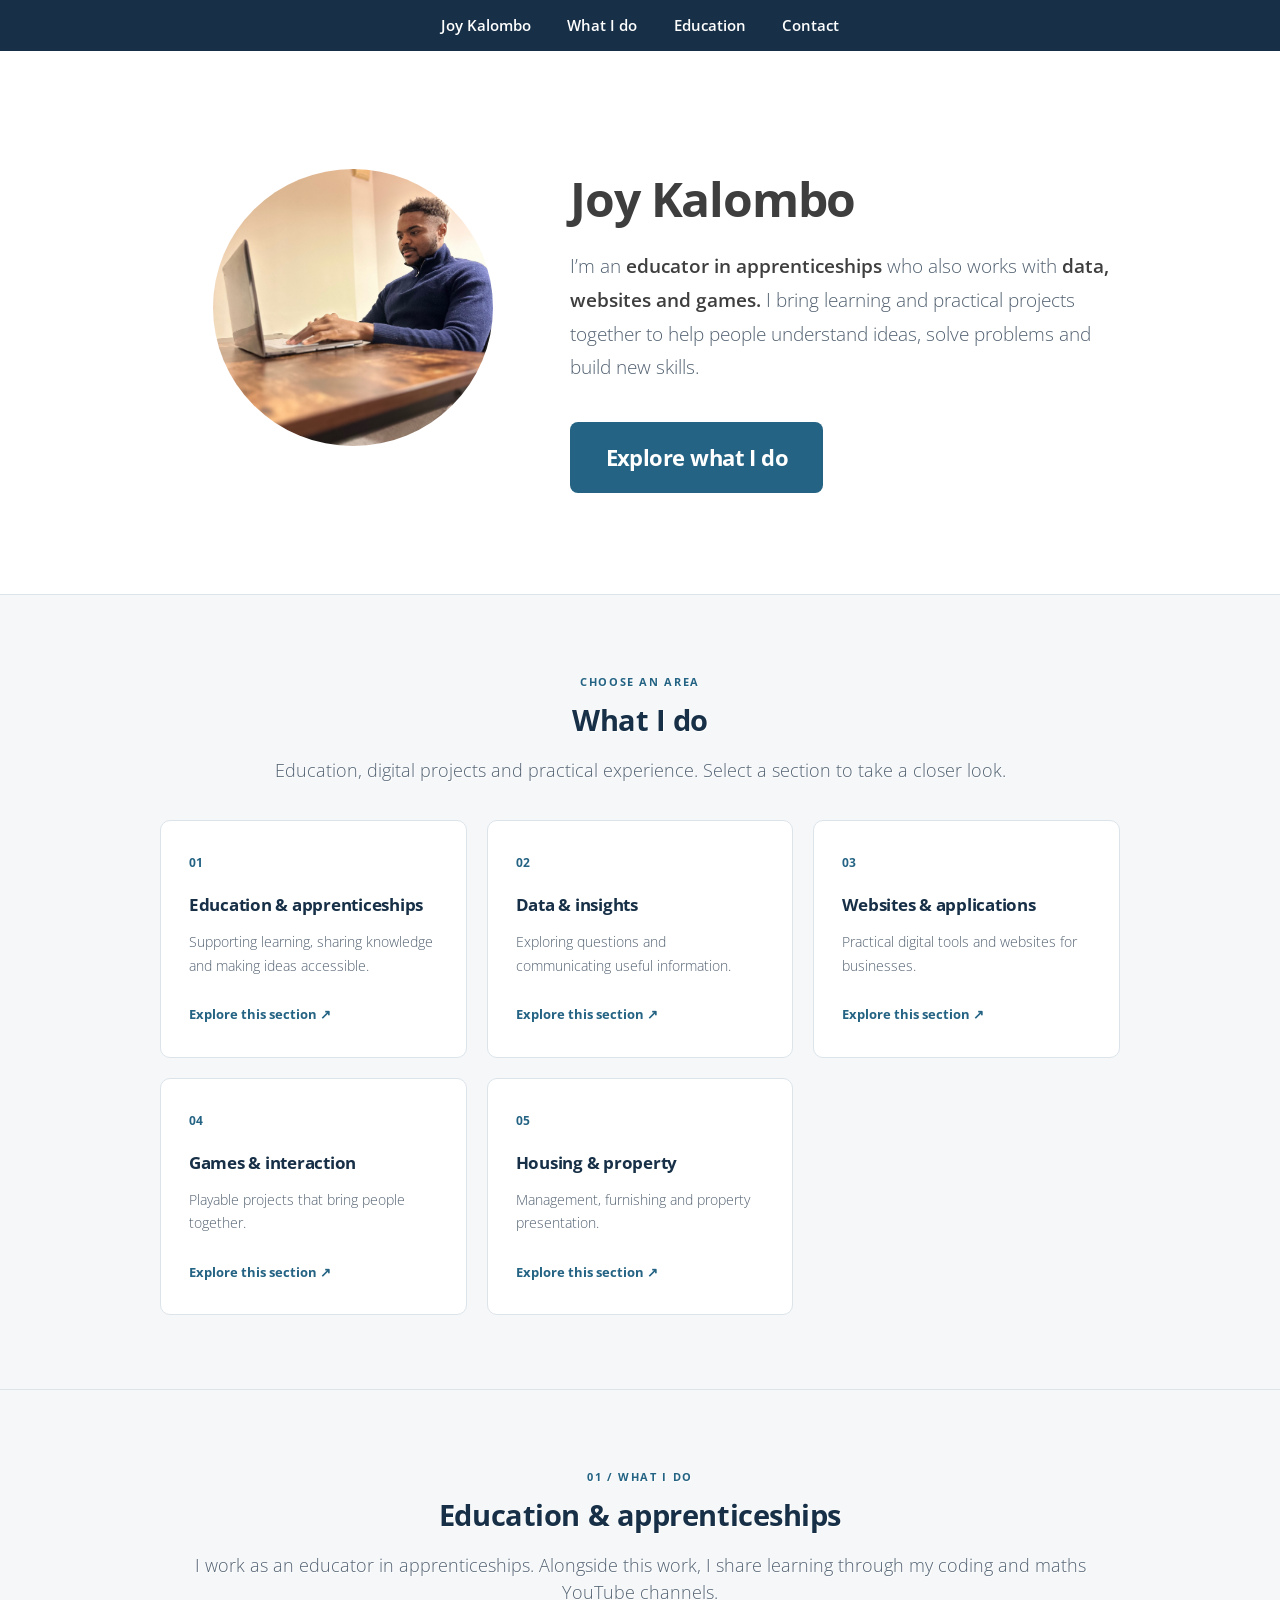
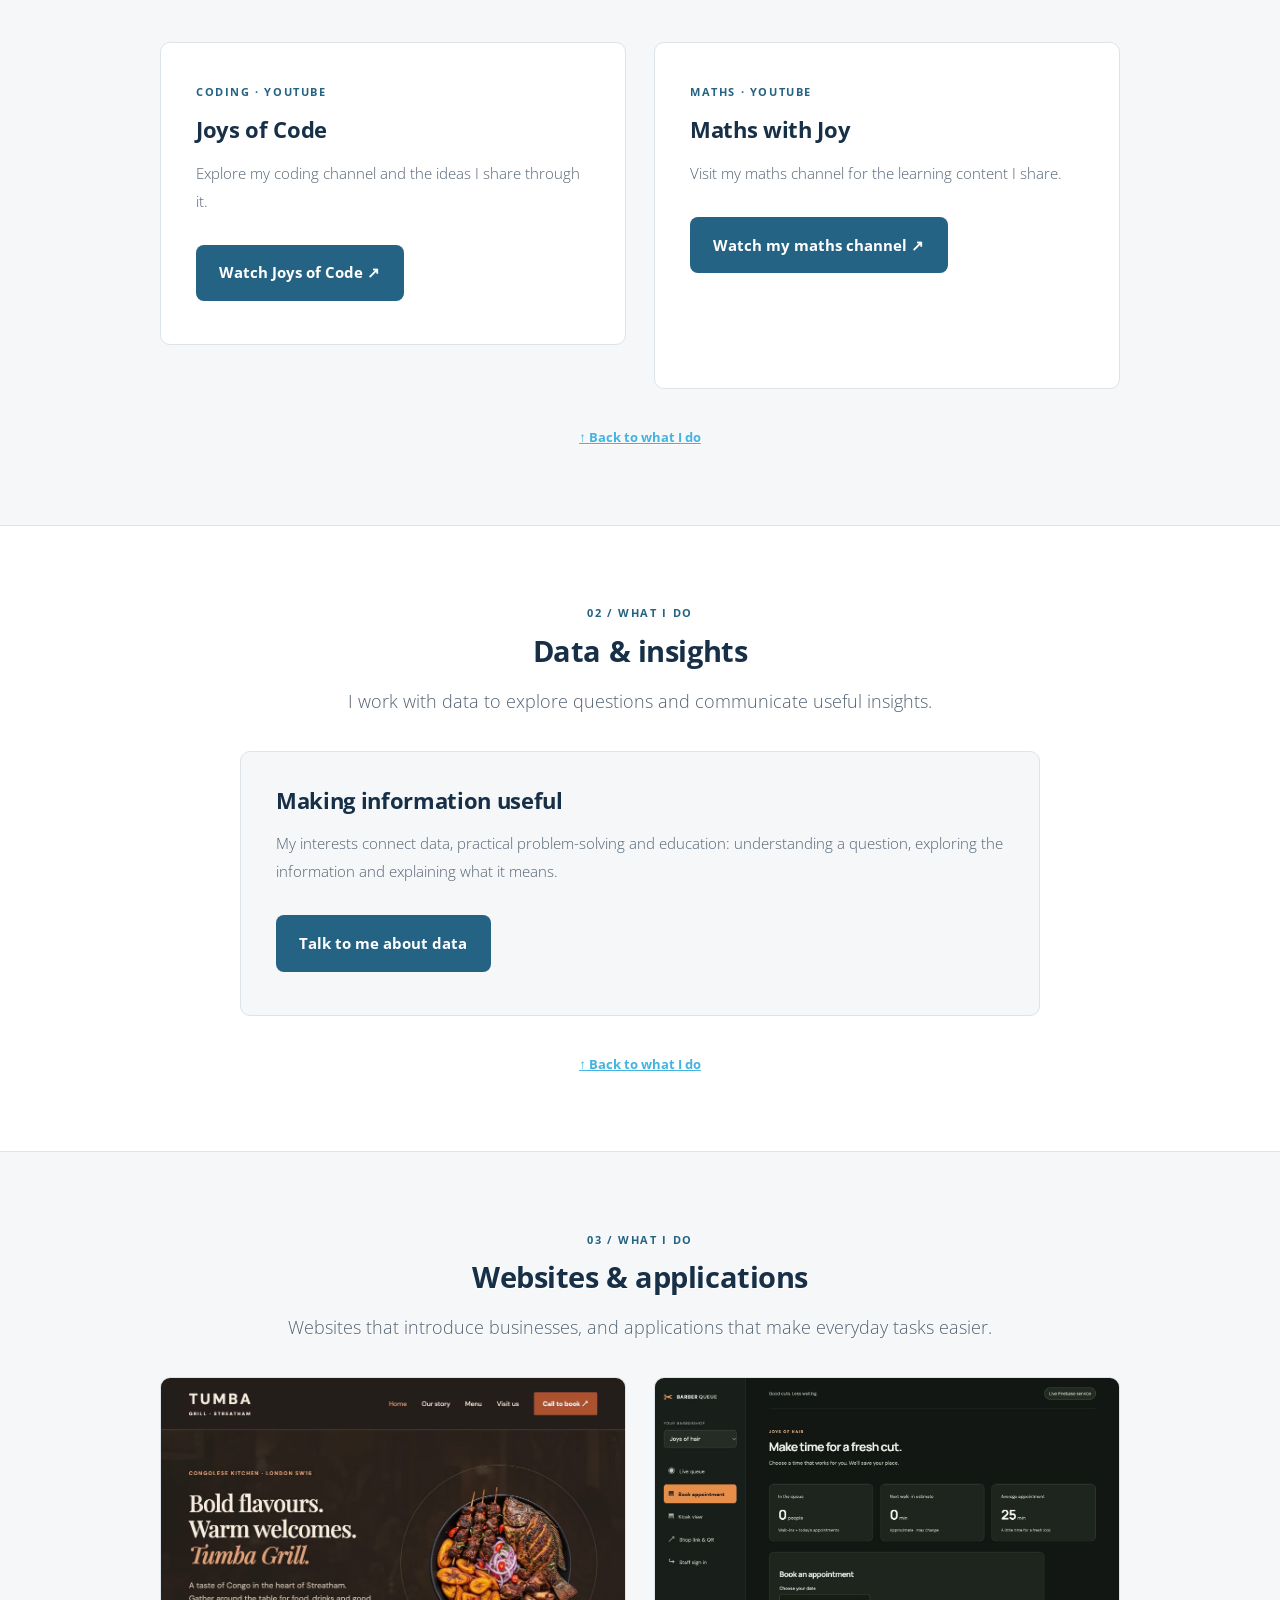
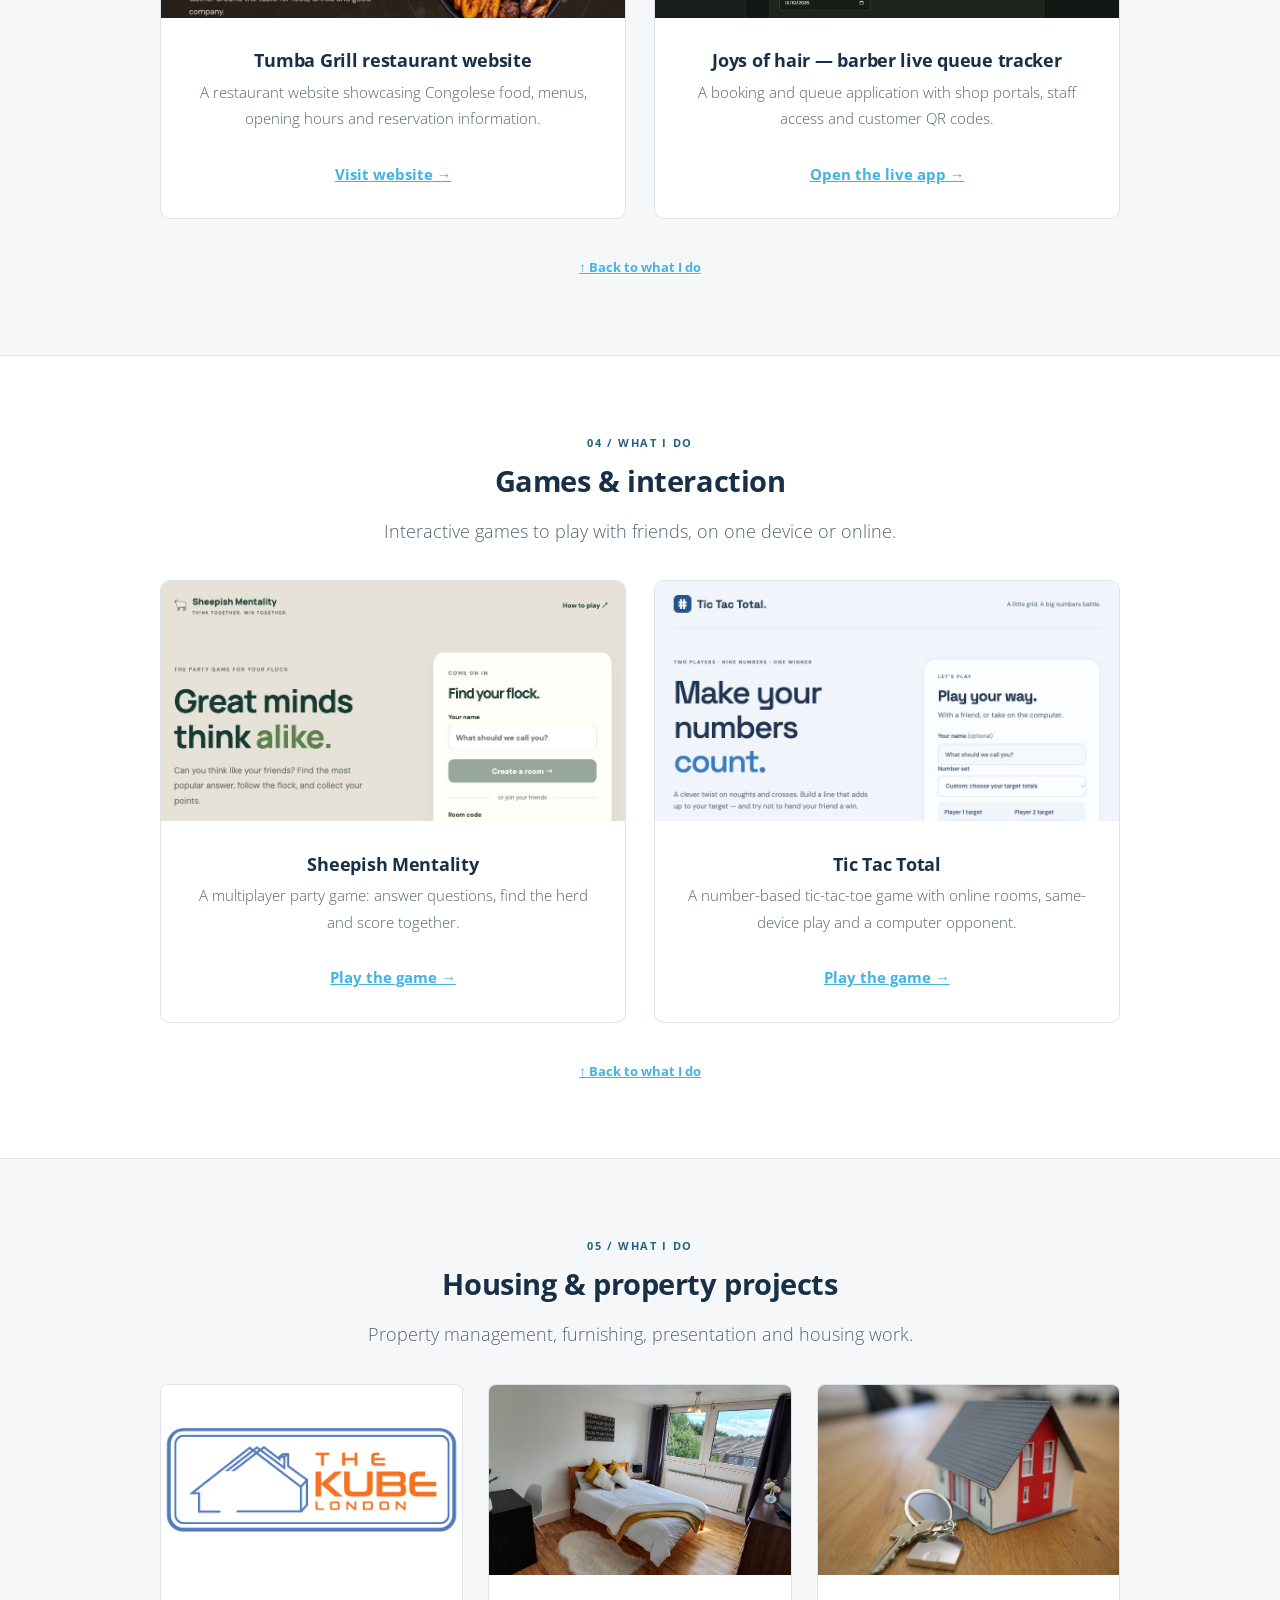
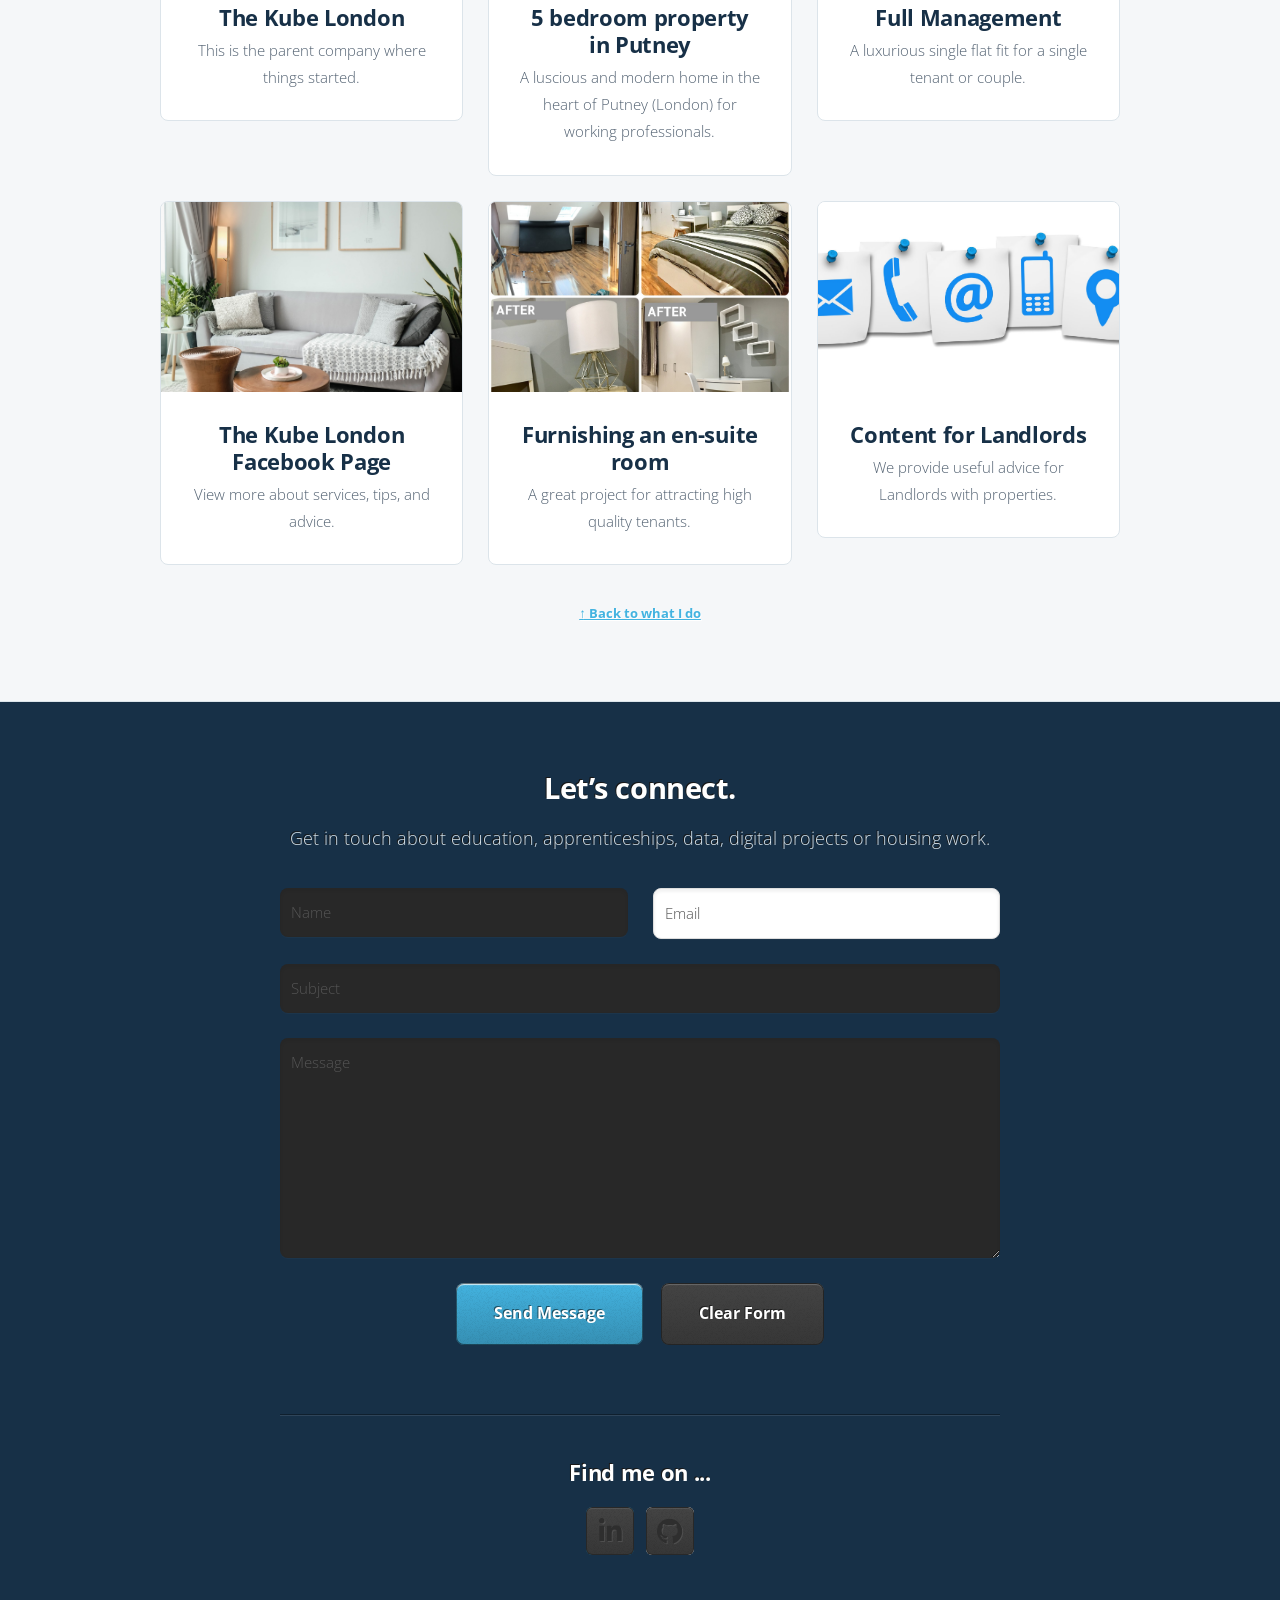
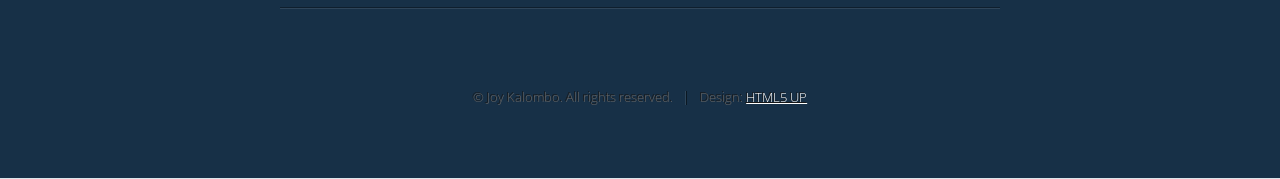
==== commit 2a8a4eda: "Organise portfolio into linked work areas and add apprenticeship education" ====
--- a/index.html
+++ b/index.html
@@ -6,22 +6,15 @@
 -->
 <html lang="en">
 	<head>
-		<title>Joy Kalombo | Data, Websites & Games</title>
-		<meta charset="utf-8" /><meta name="description" content="Joy Kalombo’s portfolio: data projects, housing and property work, websites, practical applications and multiplayer games." />
-		<meta name="viewport" content="width=device-width, initial-scale=1, user-scalable=no" />
+		<title>Joy Kalombo | Educator, Data & Digital Projects</title>
+		<meta charset="utf-8" /><meta name="description" content="Joy Kalombo’s portfolio: apprenticeship education, data, websites, applications, games and housing work." />
+		<meta name="viewport" content="width=device-width, initial-scale=1" />
 		<link rel="stylesheet" href="assets/css/main.css" />
-	<style>#portfolio .image img{height:250px;object-fit:cover;object-position:top}#portfolio .box{height:100%}#portfolio .image{overflow:hidden}#portfolio .box p{min-height:80px}@media(max-width:736px){#portfolio .image img{height:210px}}</style></head>
+	<link rel="stylesheet" href="assets/css/portfolio.css" /></head>
 	<body class="is-preload">
 
 		<!-- Nav -->
-			<nav id="nav">
-				<ul class="container">
-					<li><a href="#top">Top</a></li>
-					<li><a href="#work">Work</a></li>
-					<li><a href="#portfolio">Portfolio</a></li>
-					<li><a href="#contact">Contact</a></li>
-				</ul>
-			</nav>
+			<nav id="nav" aria-label="Main navigation"><ul class="container"><li><a href="#top">Joy Kalombo</a></li><li><a href="#work">What I do</a></li><li><a href="#education">Education</a></li><li><a href="#contact">Contact</a></li></ul></nav>
 
 		<!-- Home -->
 			<article id="top" class="wrapper style1">
@@ -34,66 +27,14 @@
 							<header>
 								<h1><strong>Joy Kalombo</strong></h1>
 							</header>
-							<p>I work with <strong>data, websites and games.</strong> From housing and property projects to practical applications and multiplayer games, I build tools that help people understand, connect and get things done.</p>
-							<a href="#work" class="button large scrolly">Learn about what I do</a>
+							<p>I’m an <strong>educator in apprenticeships</strong> who also works with <strong>data, websites and games.</strong> I bring learning and practical projects together to help people understand ideas, solve problems and build new skills.</p>
+							<a href="#work" class="button large">Explore what I do</a>
 						</div>
 					</div>
 				</div>
 			</article>
 
-		<!-- Work -->
-			<article id="work" class="wrapper style2">
-				<div class="container">
-					<header>
-						<h2>Here are the things I do.</h2>
-						<p>Different skills, brought together through the things I build.</p>
-					</header>
-					<div class="row aln-center">
-						<div class="col-4 col-6-medium col-12-small">
-							<section class="box style1">
-								<span class="icon featured fa-comments"></span>
-								<h3>Data & insights</h3>
-								<p>I work with data to explore questions and communicate useful insights, including through housing and property work.</p>
-							</section>
-						</div>
-						<div class="col-4 col-6-medium col-12-small">
-							<section class="box style1">
-								<span class="icon solid featured fa-camera-retro"></span>
-								<h3>Websites & applications</h3>
-								<p>I create websites and practical applications that give businesses a digital presence and make everyday tasks easier.</p>
-							</section>
-						</div>
-						<div class="col-4 col-6-medium col-12-small">
-							<section class="box style1">
-								<span class="icon featured fa-thumbs-up"></span>
-								<h3>Games & interaction</h3>
-								<p>I build interactive games that bring people together, from multiplayer party games to number-based strategy challenges.</p>
-							</section>
-						</div>
-					</div>
-					<footer>
-						<p>Explore the projects where these skills come together.</p>
-						<a href="#portfolio" class="button large scrolly">See some of my recent work</a>
-					</footer>
-				</div>
-			</article>
-
-		<!-- Portfolio -->
-			<article id="portfolio" class="wrapper style3">
-				<div class="container">
-					<header>
-						<h2>Here are some of my recent projects.</h2>
-						<p>Take a look at some of my projects so that you can get an idea of what to expect if you work with me.</p>
-					</header>
-					<div class="row"><div class="col-6 col-6-medium col-12-small"><article class="box style2"><a class="image featured" href="https://tumbagrill.netlify.app/"><img src="images/tumba.jpg" alt="Tumba Grill restaurant website" loading="lazy" /></a><h3>Tumba Grill restaurant website</h3><p>A restaurant website showcasing Congolese food, menus, opening hours and reservation information.</p><a href="https://tumbagrill.netlify.app/">Visit website →</a></article></div><div class="col-6 col-6-medium col-12-small"><article class="box style2"><a class="image featured" href="https://sheepish-mentality.onrender.com/"><img src="images/sheepish.png" alt="Sheepish Mentality" loading="lazy" /></a><h3>Sheepish Mentality</h3><p>A multiplayer party game: answer questions, find the herd and score together.</p><a href="https://sheepish-mentality.onrender.com/">Play the game →</a></article></div><div class="col-6 col-6-medium col-12-small"><article class="box style2"><a class="image featured" href="https://joys-of-hair.onrender.com/?barber=precious-barber&amp;view=booking"><img src="images/barber.jpg" alt="Joys of hair booking and live queue application" loading="lazy" /></a><h3>Joys of hair — barber live queue tracker</h3><p>A booking and queue application with shop portals, staff access and customer QR codes.</p><a href="https://joys-of-hair.onrender.com/?barber=precious-barber&amp;view=booking">Open the live app →</a></article></div><div class="col-6 col-6-medium col-12-small"><article class="box style2"><a class="image featured" href="https://tic-tac-total.onrender.com/"><img src="images/tictactotal.jpg" alt="Tic Tac Total" loading="lazy" /></a><h3>Tic Tac Total</h3><p>A number-based tic-tac-toe game with online rooms, same-device play and a computer opponent.</p><a href="https://tic-tac-total.onrender.com/">Play the game →</a></article></div></div>
-					<footer>
-						<p>Have a project in mind? Let’s talk.</p>
-						<a href="#contact" class="button large scrolly">Get in touch with me</a>
-					</footer>
-				</div>
-			</article>
-
-		<article id="housing" class="wrapper style3"><div class="container"><header><h2>Housing &amp; property projects</h2><p>Property management, furnishing, presentation and housing work.</p></header><div class="row">
+		<article id="work" class="wrapper style2"><div class="container"><header><span class="eyebrow">Choose an area</span><h2>What I do</h2><p>Education, digital projects and practical experience. Select a section to take a closer look.</p></header><div class="area-grid"><a class="area-link" href="#education"><span class="area-number">01</span><h3>Education & apprenticeships</h3><p>Supporting learning, sharing knowledge and making ideas accessible.</p><span class="area-action">Explore this section <span aria-hidden="true">↗</span></span></a><a class="area-link" href="#data"><span class="area-number">02</span><h3>Data & insights</h3><p>Exploring questions and communicating useful information.</p><span class="area-action">Explore this section <span aria-hidden="true">↗</span></span></a><a class="area-link" href="#websites"><span class="area-number">03</span><h3>Websites & applications</h3><p>Practical digital tools and websites for businesses.</p><span class="area-action">Explore this section <span aria-hidden="true">↗</span></span></a><a class="area-link" href="#games"><span class="area-number">04</span><h3>Games & interaction</h3><p>Playable projects that bring people together.</p><span class="area-action">Explore this section <span aria-hidden="true">↗</span></span></a><a class="area-link" href="#housing"><span class="area-number">05</span><h3>Housing & property</h3><p>Management, furnishing and property presentation.</p><span class="area-action">Explore this section <span aria-hidden="true">↗</span></span></a></div></div></article><article id="education" class="wrapper style2 portfolio-section"><div class="container"><header class="section-heading"><span class="eyebrow">01 / What I do</span><h2>Education & apprenticeships</h2><p>I work as an educator in apprenticeships. Alongside this work, I share learning through my coding and maths YouTube channels.</p></header><div class="project-grid"><article class="channel-card"><span class="eyebrow">Coding · YouTube</span><h3>Joys of Code</h3><p>Explore my coding channel and the ideas I share through it.</p><a class="button" href="https://www.youtube.com/@joysofcode">Watch Joys of Code ↗</a></article><article class="channel-card"><span class="eyebrow">Maths · YouTube</span><h3>Maths with Joy</h3><p>Visit my maths channel for the learning content I share.</p><a class="button" href="https://www.youtube.com/@joykalombo1662">Watch my maths channel ↗</a></article></div><a class="back-link" href="#work">↑ Back to what I do</a></div></article><article id="data" class="wrapper style1 portfolio-section"><div class="container"><header class="section-heading"><span class="eyebrow">02 / What I do</span><h2>Data & insights</h2><p>I work with data to explore questions and communicate useful insights.</p></header><div class="data-panel"><h3>Making information useful</h3><p>My interests connect data, practical problem-solving and education: understanding a question, exploring the information and explaining what it means.</p><a class="button" href="#contact">Talk to me about data</a></div><a class="back-link" href="#work">↑ Back to what I do</a></div></article><article id="websites" class="wrapper style2 portfolio-section"><div class="container"><header class="section-heading"><span class="eyebrow">03 / What I do</span><h2>Websites & applications</h2><p>Websites that introduce businesses, and applications that make everyday tasks easier.</p></header><div class="project-grid"><article class="box style2"><a class="image featured" href="https://tumbagrill.netlify.app/"><img src="images/tumba.jpg" alt="Tumba Grill restaurant website" loading="lazy" /></a><h3>Tumba Grill restaurant website</h3><p>A restaurant website showcasing Congolese food, menus, opening hours and reservation information.</p><a href="https://tumbagrill.netlify.app/">Visit website →</a></article><article class="box style2"><a class="image featured" href="https://joys-of-hair.onrender.com/?barber=precious-barber&amp;view=booking"><img src="images/barber.jpg" alt="Joys of hair booking and live queue application" loading="lazy" /></a><h3>Joys of hair — barber live queue tracker</h3><p>A booking and queue application with shop portals, staff access and customer QR codes.</p><a href="https://joys-of-hair.onrender.com/?barber=precious-barber&amp;view=booking">Open the live app →</a></article></div><a class="back-link" href="#work">↑ Back to what I do</a></div></article><article id="games" class="wrapper style1 portfolio-section"><div class="container"><header class="section-heading"><span class="eyebrow">04 / What I do</span><h2>Games & interaction</h2><p>Interactive games to play with friends, on one device or online.</p></header><div class="project-grid"><article class="box style2"><a class="image featured" href="https://sheepish-mentality.onrender.com/"><img src="images/sheepish.png" alt="Sheepish Mentality" loading="lazy" /></a><h3>Sheepish Mentality</h3><p>A multiplayer party game: answer questions, find the herd and score together.</p><a href="https://sheepish-mentality.onrender.com/">Play the game →</a></article><article class="box style2"><a class="image featured" href="https://tic-tac-total.onrender.com/"><img src="images/tictactotal.jpg" alt="Tic Tac Total" loading="lazy" /></a><h3>Tic Tac Total</h3><p>A number-based tic-tac-toe game with online rooms, same-device play and a computer opponent.</p><a href="https://tic-tac-total.onrender.com/">Play the game →</a></article></div><a class="back-link" href="#work">↑ Back to what I do</a></div></article><article id="housing" class="wrapper style3 portfolio-section"><div class="container"><header class="section-heading"><span class="eyebrow">05 / What I do</span><h2>Housing &amp; property projects</h2><p>Property management, furnishing, presentation and housing work.</p></header><div class="row">
 						<div class="col-4 col-6-medium col-12-small">
 							<article class="box style2">
 								<a href="https://thekubelondon.co.uk" class="image featured"><img src="images/301016292_513496037443762_3338571218260131529_n.png" alt="Housing and property project" /></a>
@@ -136,12 +77,12 @@
 								<p>We provide useful advice for Landlords with properties.</p>
 							</article>
 						</div>
-					</div></div></article><!-- Contact -->
+					</div><a class="back-link" href="#work">↑ Back to what I do</a></div></article><!-- Contact -->
 			<article id="contact" class="wrapper style4">
 				<div class="container medium">
 					<header>
-						<h2>Let’s build something useful.</h2>
-						<p>Get in touch about data, websites, applications or games.</p>
+						<h2>Let’s connect.</h2>
+						<p>Get in touch about education, apprenticeships, data, digital projects or housing work.</p>
 					</header>
 					<div class="row">
 						<div class="col-12">
--- a/assets/css/portfolio.css
+++ b/assets/css/portfolio.css
@@ -0,0 +1 @@
+:root{--ink:#173047;--blue:#246383;--paper:#f5f7f9;--line:#dce4ea}html{scroll-behavior:smooth;scroll-padding-top:90px}body{color:#526171}h1,h2,h3{color:var(--ink)}#nav{background:var(--ink);box-shadow:none}#nav a{color:white}#top{padding:8em 0 5em}#top p{font-size:1.28em;line-height:1.8}#top .image{max-width:280px;margin:auto}.wrapper{background-image:none!important;box-shadow:none;border-bottom:1px solid var(--line);padding:5em 0}.wrapper.style2,.wrapper.style3{background:var(--paper)}.wrapper.style1{background:#fff}.wrapper header{margin-bottom:2.5em}.eyebrow{display:block;color:var(--blue);font-size:.78em;letter-spacing:.14em;text-transform:uppercase;font-weight:700;margin-bottom:1em}.area-grid{display:grid;grid-template-columns:repeat(3,minmax(0,1fr));gap:20px;text-align:left}.area-link{display:flex;flex-direction:column;background:white;border:1px solid var(--line);border-radius:10px;padding:28px;text-decoration:none;color:#526171;transition:transform .2s,border-color .2s}.area-link:hover{transform:translateY(-4px);border-color:var(--blue);color:var(--ink)}.area-number{font-size:.85em;color:var(--blue);font-weight:700}.area-link h3{font-size:1.15em;margin:15px 0 12px}.area-link p{font-size:.95em;line-height:1.7;margin-bottom:24px}.area-action{margin-top:auto;color:var(--blue);font-weight:700;font-size:.88em}.project-grid{display:grid;grid-template-columns:repeat(2,minmax(0,1fr));gap:28px}.project-grid .box{margin:0;height:100%;box-shadow:none;border:1px solid var(--line);border-radius:10px;overflow:hidden;padding-bottom:30px}.project-grid .image img{height:240px;object-fit:cover;object-position:top}.project-grid .box p{min-height:0;line-height:1.8}.project-grid .box h3{font-size:1.2em}.project-grid .box>a:last-child{font-weight:700}.button{background:var(--blue);background-image:none;box-shadow:none;text-shadow:none;border:0;font-size:1em;padding:1em 1.6em}.button:hover{background:#194c68}.channel-card,.data-panel{background:#fff;border:1px solid var(--line);border-radius:10px;padding:35px;text-align:left}.channel-card p,.data-panel p{line-height:1.9}.channel-card .button{display:inline-block}.data-panel{max-width:800px;margin:auto;background:var(--paper)}.back-link{display:inline-block;margin-top:35px;font-size:.9em;font-weight:700}#housing .box{box-shadow:none;border:1px solid var(--line);border-radius:8px;overflow:hidden}#housing .image img{height:190px;object-fit:cover}#contact{background:var(--ink);color:#d3dfe7}#contact h2,#contact h3{color:#fff}a:focus-visible{outline:3px solid #e6a537;outline-offset:5px}#contact a{color:#fff}@media(max-width:980px){.area-grid{grid-template-columns:repeat(2,minmax(0,1fr))}}@media(max-width:736px){html{scroll-padding-top:72px}.wrapper{padding:3em 20px}#top{padding:6em 20px 3em}#top .image{max-width:190px}#top p{font-size:1.1em}.area-grid,.project-grid{grid-template-columns:1fr}.area-link{padding:24px}.area-link p{margin-bottom:16px}.project-grid .image img{height:210px}.channel-card,.data-panel{padding:24px}.button{white-space:normal}.section-heading h2{line-height:1.35}#nav ul{padding:0 5px}#nav a{padding:0 .55em;font-size:12px}.project-grid .box p{padding:0 5px}}@media(prefers-reduced-motion:reduce){html{scroll-behavior:auto}.area-link{transition:none}}
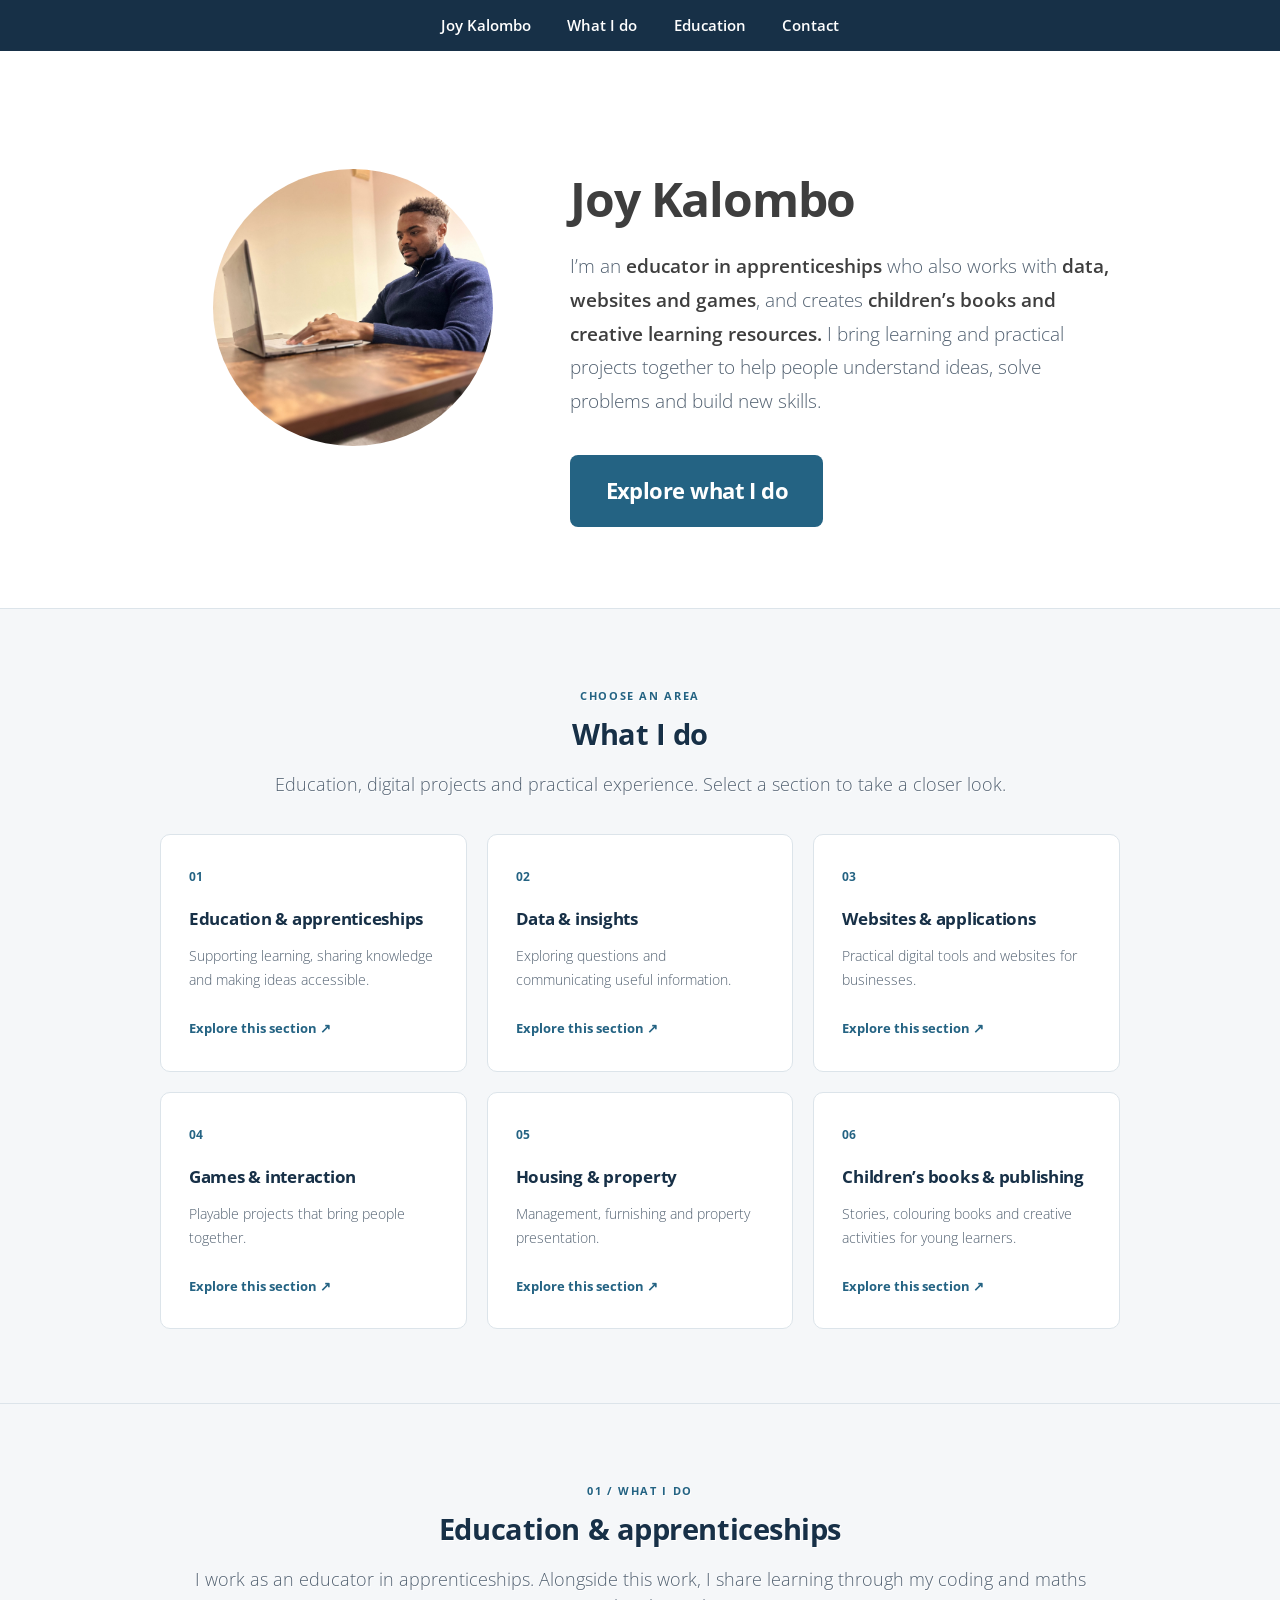
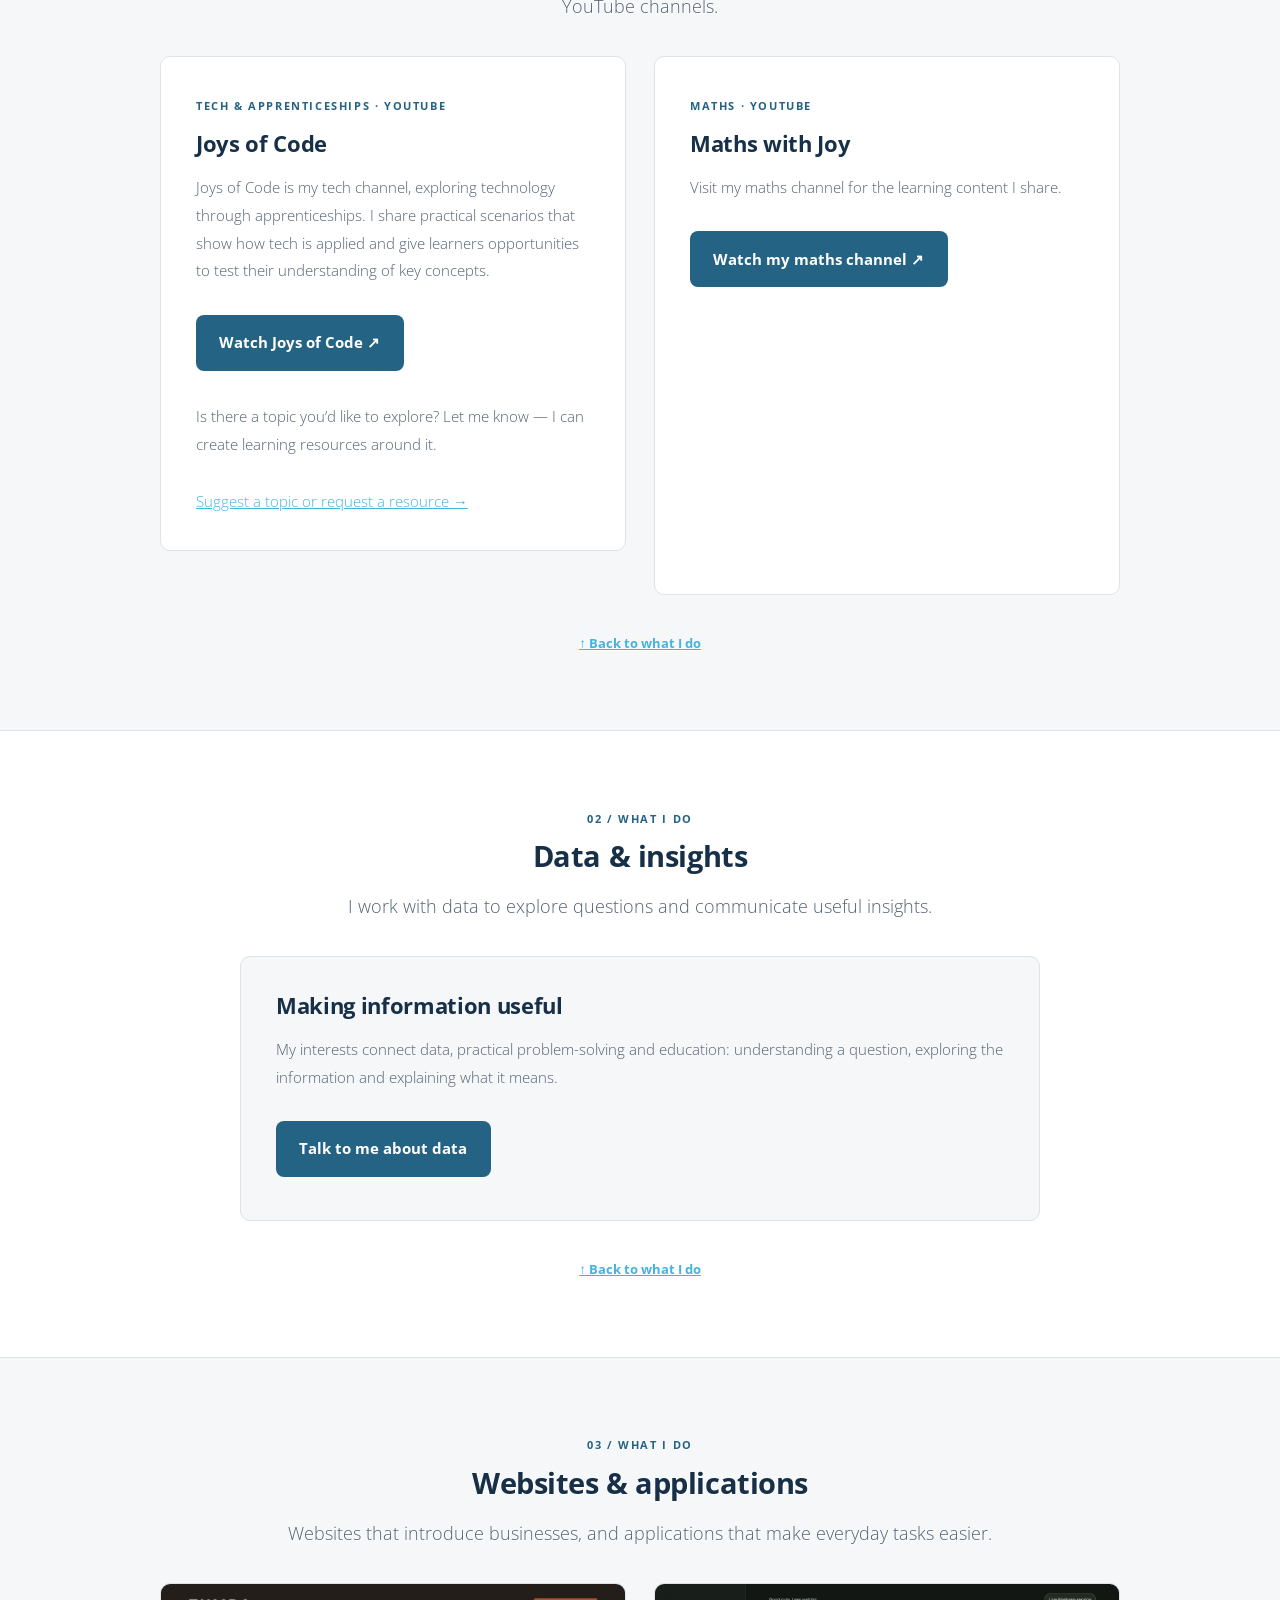
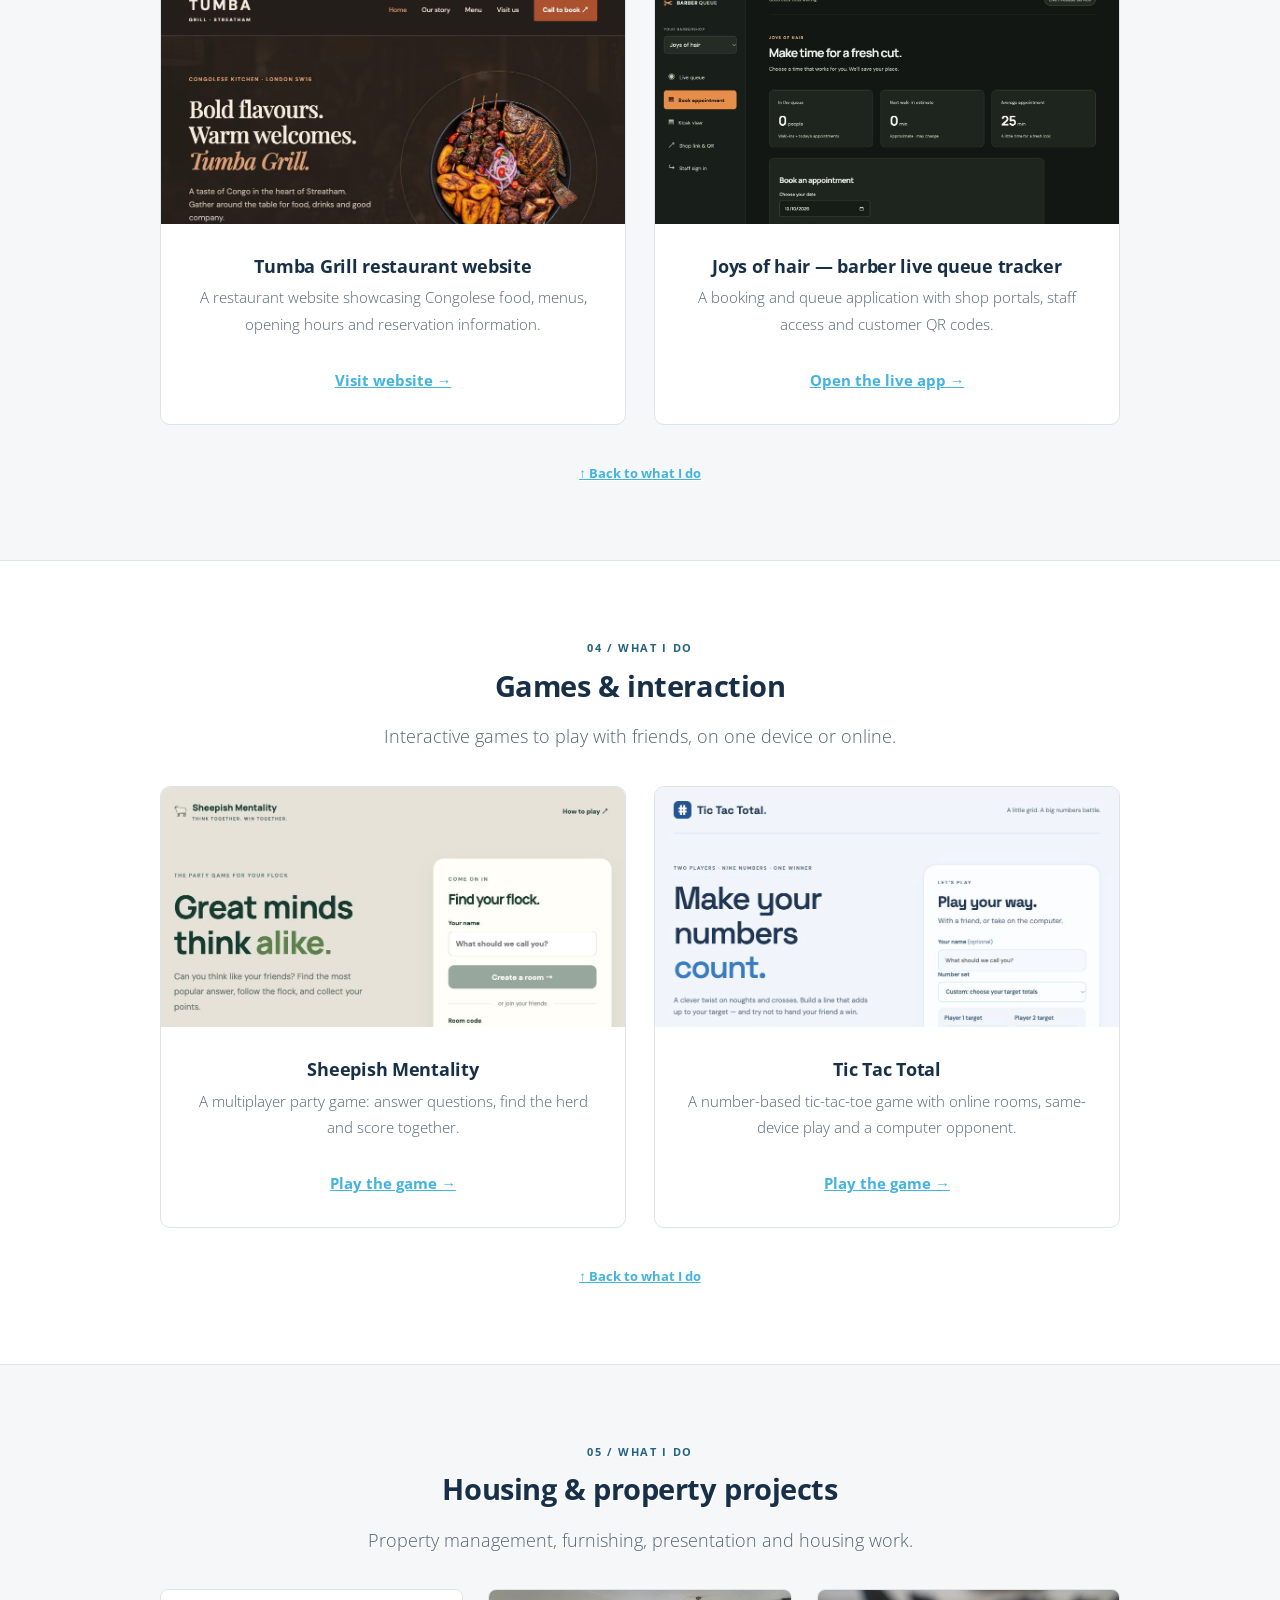
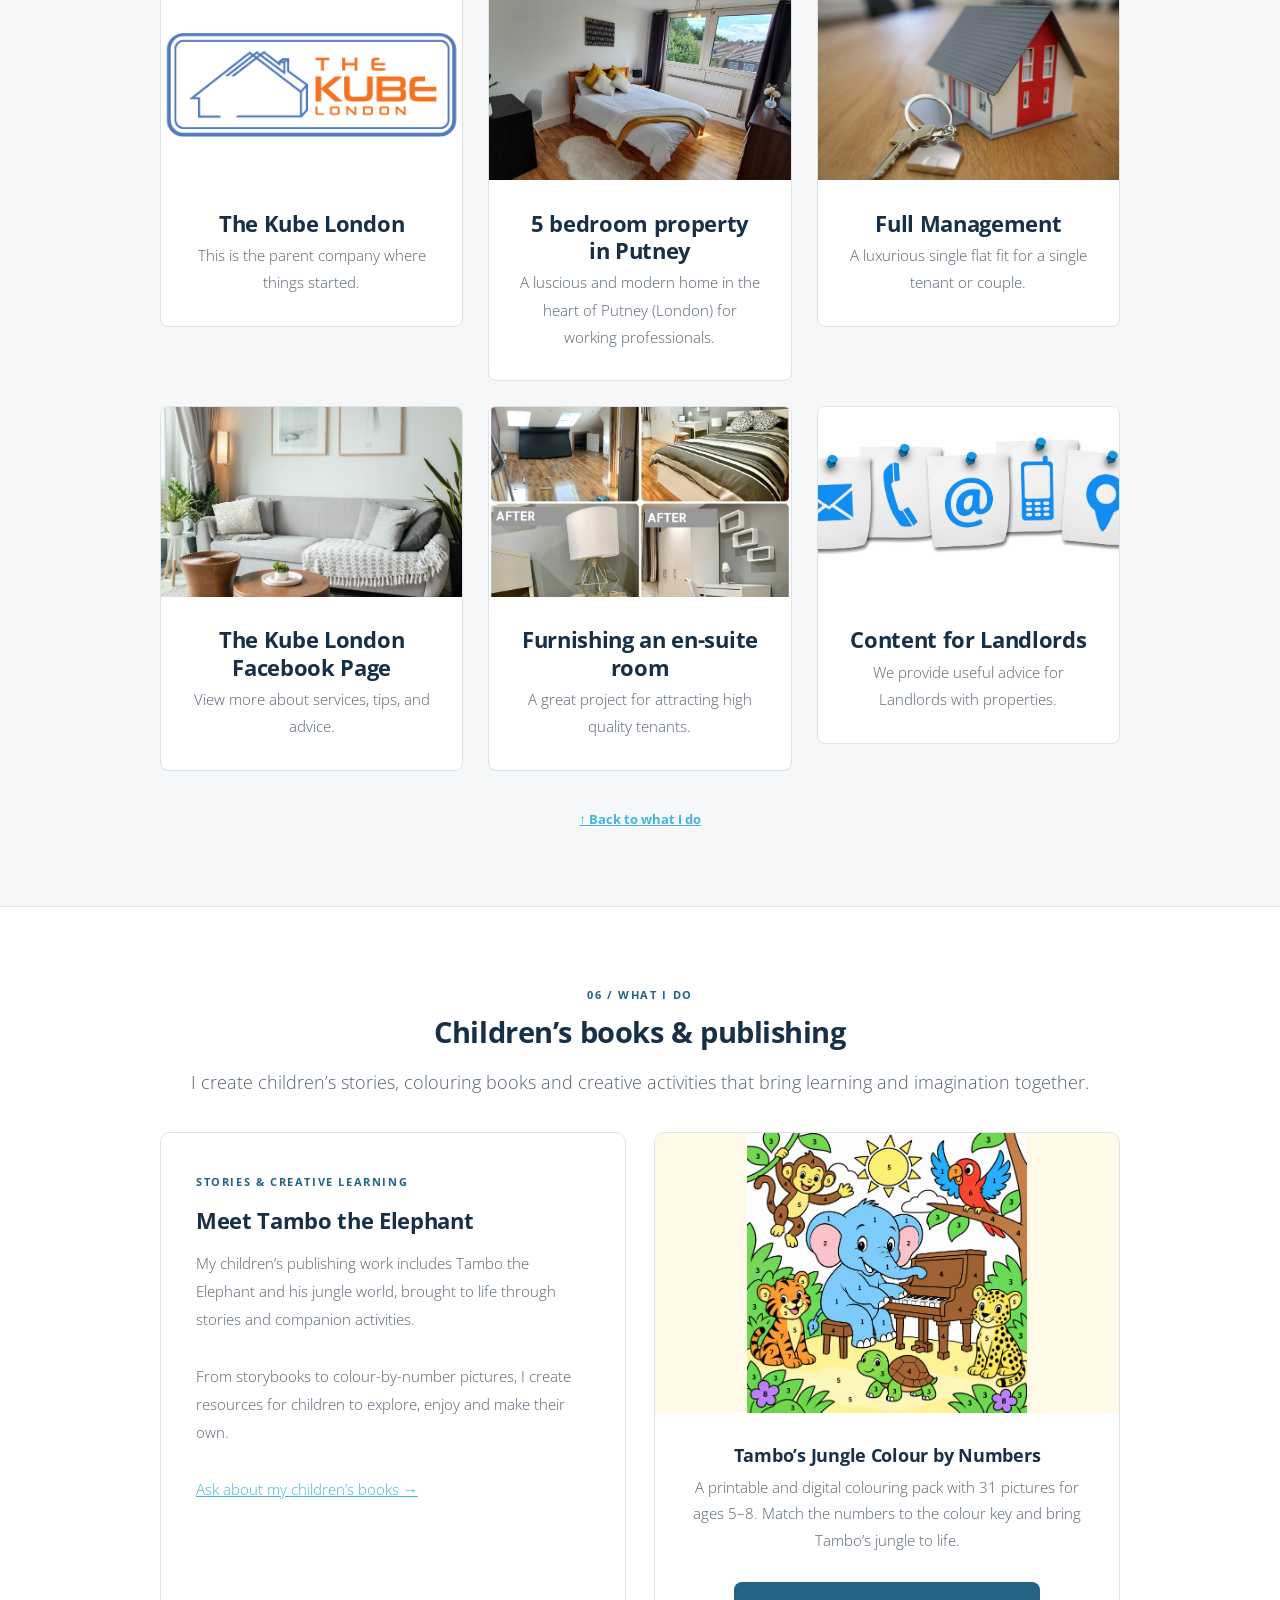
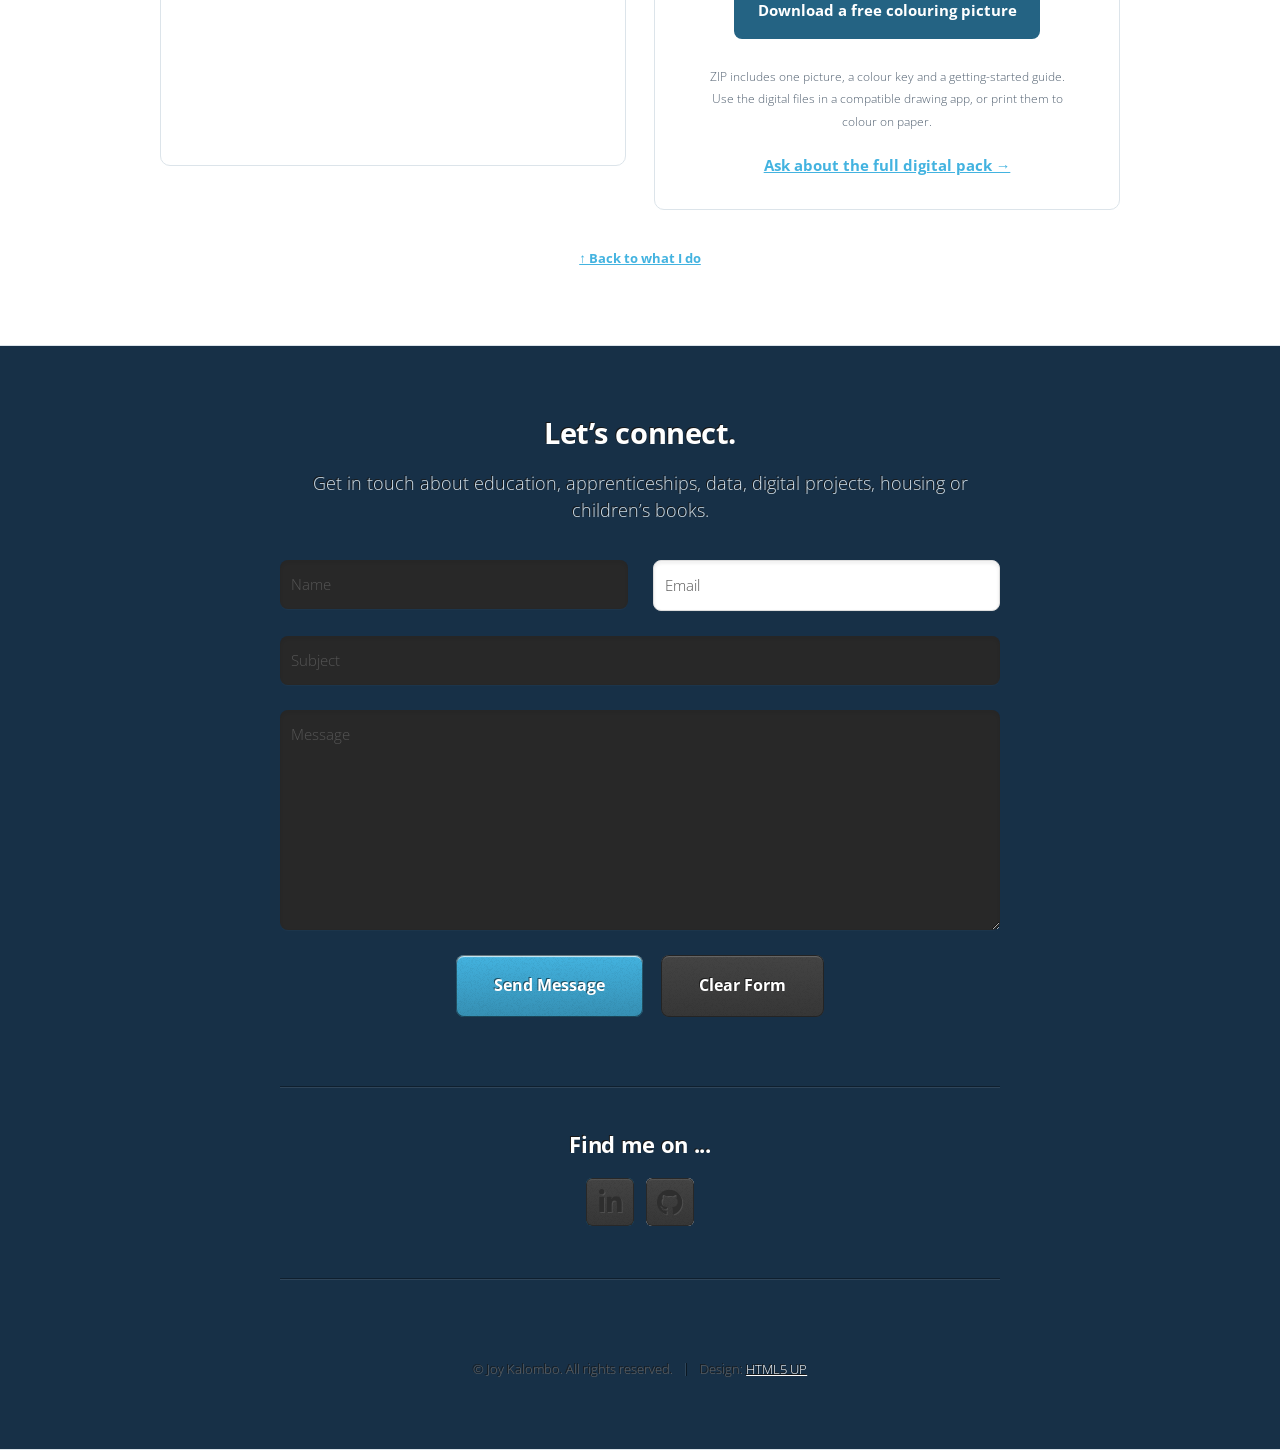
==== commit 3ced3b0b: "Restore children publishing and digital colouring sample; expand tech channel description" ====
--- a/index.html
+++ b/index.html
@@ -7,7 +7,7 @@
 <html lang="en">
 	<head>
 		<title>Joy Kalombo | Educator, Data & Digital Projects</title>
-		<meta charset="utf-8" /><meta name="description" content="Joy Kalombo’s portfolio: apprenticeship education, data, websites, applications, games and housing work." />
+		<meta charset="utf-8" /><meta name="description" content="Joy Kalombo’s portfolio: apprenticeship education, data, websites, applications, games, housing work and children’s publishing." />
 		<meta name="viewport" content="width=device-width, initial-scale=1" />
 		<link rel="stylesheet" href="assets/css/main.css" />
 	<link rel="stylesheet" href="assets/css/portfolio.css" /></head>
@@ -27,14 +27,14 @@
 							<header>
 								<h1><strong>Joy Kalombo</strong></h1>
 							</header>
-							<p>I’m an <strong>educator in apprenticeships</strong> who also works with <strong>data, websites and games.</strong> I bring learning and practical projects together to help people understand ideas, solve problems and build new skills.</p>
+							<p>I’m an <strong>educator in apprenticeships</strong> who also works with <strong>data, websites and games</strong>, and creates <strong>children’s books and creative learning resources.</strong> I bring learning and practical projects together to help people understand ideas, solve problems and build new skills.</p>
 							<a href="#work" class="button large">Explore what I do</a>
 						</div>
 					</div>
 				</div>
 			</article>
 
-		<article id="work" class="wrapper style2"><div class="container"><header><span class="eyebrow">Choose an area</span><h2>What I do</h2><p>Education, digital projects and practical experience. Select a section to take a closer look.</p></header><div class="area-grid"><a class="area-link" href="#education"><span class="area-number">01</span><h3>Education & apprenticeships</h3><p>Supporting learning, sharing knowledge and making ideas accessible.</p><span class="area-action">Explore this section <span aria-hidden="true">↗</span></span></a><a class="area-link" href="#data"><span class="area-number">02</span><h3>Data & insights</h3><p>Exploring questions and communicating useful information.</p><span class="area-action">Explore this section <span aria-hidden="true">↗</span></span></a><a class="area-link" href="#websites"><span class="area-number">03</span><h3>Websites & applications</h3><p>Practical digital tools and websites for businesses.</p><span class="area-action">Explore this section <span aria-hidden="true">↗</span></span></a><a class="area-link" href="#games"><span class="area-number">04</span><h3>Games & interaction</h3><p>Playable projects that bring people together.</p><span class="area-action">Explore this section <span aria-hidden="true">↗</span></span></a><a class="area-link" href="#housing"><span class="area-number">05</span><h3>Housing & property</h3><p>Management, furnishing and property presentation.</p><span class="area-action">Explore this section <span aria-hidden="true">↗</span></span></a></div></div></article><article id="education" class="wrapper style2 portfolio-section"><div class="container"><header class="section-heading"><span class="eyebrow">01 / What I do</span><h2>Education & apprenticeships</h2><p>I work as an educator in apprenticeships. Alongside this work, I share learning through my coding and maths YouTube channels.</p></header><div class="project-grid"><article class="channel-card"><span class="eyebrow">Coding · YouTube</span><h3>Joys of Code</h3><p>Explore my coding channel and the ideas I share through it.</p><a class="button" href="https://www.youtube.com/@joysofcode">Watch Joys of Code ↗</a></article><article class="channel-card"><span class="eyebrow">Maths · YouTube</span><h3>Maths with Joy</h3><p>Visit my maths channel for the learning content I share.</p><a class="button" href="https://www.youtube.com/@joykalombo1662">Watch my maths channel ↗</a></article></div><a class="back-link" href="#work">↑ Back to what I do</a></div></article><article id="data" class="wrapper style1 portfolio-section"><div class="container"><header class="section-heading"><span class="eyebrow">02 / What I do</span><h2>Data & insights</h2><p>I work with data to explore questions and communicate useful insights.</p></header><div class="data-panel"><h3>Making information useful</h3><p>My interests connect data, practical problem-solving and education: understanding a question, exploring the information and explaining what it means.</p><a class="button" href="#contact">Talk to me about data</a></div><a class="back-link" href="#work">↑ Back to what I do</a></div></article><article id="websites" class="wrapper style2 portfolio-section"><div class="container"><header class="section-heading"><span class="eyebrow">03 / What I do</span><h2>Websites & applications</h2><p>Websites that introduce businesses, and applications that make everyday tasks easier.</p></header><div class="project-grid"><article class="box style2"><a class="image featured" href="https://tumbagrill.netlify.app/"><img src="images/tumba.jpg" alt="Tumba Grill restaurant website" loading="lazy" /></a><h3>Tumba Grill restaurant website</h3><p>A restaurant website showcasing Congolese food, menus, opening hours and reservation information.</p><a href="https://tumbagrill.netlify.app/">Visit website →</a></article><article class="box style2"><a class="image featured" href="https://joys-of-hair.onrender.com/?barber=precious-barber&amp;view=booking"><img src="images/barber.jpg" alt="Joys of hair booking and live queue application" loading="lazy" /></a><h3>Joys of hair — barber live queue tracker</h3><p>A booking and queue application with shop portals, staff access and customer QR codes.</p><a href="https://joys-of-hair.onrender.com/?barber=precious-barber&amp;view=booking">Open the live app →</a></article></div><a class="back-link" href="#work">↑ Back to what I do</a></div></article><article id="games" class="wrapper style1 portfolio-section"><div class="container"><header class="section-heading"><span class="eyebrow">04 / What I do</span><h2>Games & interaction</h2><p>Interactive games to play with friends, on one device or online.</p></header><div class="project-grid"><article class="box style2"><a class="image featured" href="https://sheepish-mentality.onrender.com/"><img src="images/sheepish.png" alt="Sheepish Mentality" loading="lazy" /></a><h3>Sheepish Mentality</h3><p>A multiplayer party game: answer questions, find the herd and score together.</p><a href="https://sheepish-mentality.onrender.com/">Play the game →</a></article><article class="box style2"><a class="image featured" href="https://tic-tac-total.onrender.com/"><img src="images/tictactotal.jpg" alt="Tic Tac Total" loading="lazy" /></a><h3>Tic Tac Total</h3><p>A number-based tic-tac-toe game with online rooms, same-device play and a computer opponent.</p><a href="https://tic-tac-total.onrender.com/">Play the game →</a></article></div><a class="back-link" href="#work">↑ Back to what I do</a></div></article><article id="housing" class="wrapper style3 portfolio-section"><div class="container"><header class="section-heading"><span class="eyebrow">05 / What I do</span><h2>Housing &amp; property projects</h2><p>Property management, furnishing, presentation and housing work.</p></header><div class="row">
+		<article id="work" class="wrapper style2"><div class="container"><header><span class="eyebrow">Choose an area</span><h2>What I do</h2><p>Education, digital projects and practical experience. Select a section to take a closer look.</p></header><div class="area-grid"><a class="area-link" href="#education"><span class="area-number">01</span><h3>Education & apprenticeships</h3><p>Supporting learning, sharing knowledge and making ideas accessible.</p><span class="area-action">Explore this section <span aria-hidden="true">↗</span></span></a><a class="area-link" href="#data"><span class="area-number">02</span><h3>Data & insights</h3><p>Exploring questions and communicating useful information.</p><span class="area-action">Explore this section <span aria-hidden="true">↗</span></span></a><a class="area-link" href="#websites"><span class="area-number">03</span><h3>Websites & applications</h3><p>Practical digital tools and websites for businesses.</p><span class="area-action">Explore this section <span aria-hidden="true">↗</span></span></a><a class="area-link" href="#games"><span class="area-number">04</span><h3>Games & interaction</h3><p>Playable projects that bring people together.</p><span class="area-action">Explore this section <span aria-hidden="true">↗</span></span></a><a class="area-link" href="#housing"><span class="area-number">05</span><h3>Housing & property</h3><p>Management, furnishing and property presentation.</p><span class="area-action">Explore this section <span aria-hidden="true">↗</span></span></a><a class="area-link" href="#publishing"><span class="area-number">06</span><h3>Children’s books &amp; publishing</h3><p>Stories, colouring books and creative activities for young learners.</p><span class="area-action">Explore this section <span aria-hidden="true">↗</span></span></a></div></div></article><article id="education" class="wrapper style2 portfolio-section"><div class="container"><header class="section-heading"><span class="eyebrow">01 / What I do</span><h2>Education & apprenticeships</h2><p>I work as an educator in apprenticeships. Alongside this work, I share learning through my coding and maths YouTube channels.</p></header><div class="project-grid"><article class="channel-card"><span class="eyebrow">Tech &amp; apprenticeships · YouTube</span><h3>Joys of Code</h3><p>Joys of Code is my tech channel, exploring technology through apprenticeships. I share practical scenarios that show how tech is applied and give learners opportunities to test their understanding of key concepts.</p><a class="button" href="https://www.youtube.com/@joysofcode">Watch Joys of Code ↗</a><p class="resource-request">Is there a topic you’d like to explore? Let me know — I can create learning resources around it.</p><a href="#contact">Suggest a topic or request a resource →</a></article><article class="channel-card"><span class="eyebrow">Maths · YouTube</span><h3>Maths with Joy</h3><p>Visit my maths channel for the learning content I share.</p><a class="button" href="https://www.youtube.com/@joykalombo1662">Watch my maths channel ↗</a></article></div><a class="back-link" href="#work">↑ Back to what I do</a></div></article><article id="data" class="wrapper style1 portfolio-section"><div class="container"><header class="section-heading"><span class="eyebrow">02 / What I do</span><h2>Data & insights</h2><p>I work with data to explore questions and communicate useful insights.</p></header><div class="data-panel"><h3>Making information useful</h3><p>My interests connect data, practical problem-solving and education: understanding a question, exploring the information and explaining what it means.</p><a class="button" href="#contact">Talk to me about data</a></div><a class="back-link" href="#work">↑ Back to what I do</a></div></article><article id="websites" class="wrapper style2 portfolio-section"><div class="container"><header class="section-heading"><span class="eyebrow">03 / What I do</span><h2>Websites & applications</h2><p>Websites that introduce businesses, and applications that make everyday tasks easier.</p></header><div class="project-grid"><article class="box style2"><a class="image featured" href="https://tumbagrill.netlify.app/"><img src="images/tumba.jpg" alt="Tumba Grill restaurant website" loading="lazy" /></a><h3>Tumba Grill restaurant website</h3><p>A restaurant website showcasing Congolese food, menus, opening hours and reservation information.</p><a href="https://tumbagrill.netlify.app/">Visit website →</a></article><article class="box style2"><a class="image featured" href="https://joys-of-hair.onrender.com/?barber=precious-barber&amp;view=booking"><img src="images/barber.jpg" alt="Joys of hair booking and live queue application" loading="lazy" /></a><h3>Joys of hair — barber live queue tracker</h3><p>A booking and queue application with shop portals, staff access and customer QR codes.</p><a href="https://joys-of-hair.onrender.com/?barber=precious-barber&amp;view=booking">Open the live app →</a></article></div><a class="back-link" href="#work">↑ Back to what I do</a></div></article><article id="games" class="wrapper style1 portfolio-section"><div class="container"><header class="section-heading"><span class="eyebrow">04 / What I do</span><h2>Games & interaction</h2><p>Interactive games to play with friends, on one device or online.</p></header><div class="project-grid"><article class="box style2"><a class="image featured" href="https://sheepish-mentality.onrender.com/"><img src="images/sheepish.png" alt="Sheepish Mentality" loading="lazy" /></a><h3>Sheepish Mentality</h3><p>A multiplayer party game: answer questions, find the herd and score together.</p><a href="https://sheepish-mentality.onrender.com/">Play the game →</a></article><article class="box style2"><a class="image featured" href="https://tic-tac-total.onrender.com/"><img src="images/tictactotal.jpg" alt="Tic Tac Total" loading="lazy" /></a><h3>Tic Tac Total</h3><p>A number-based tic-tac-toe game with online rooms, same-device play and a computer opponent.</p><a href="https://tic-tac-total.onrender.com/">Play the game →</a></article></div><a class="back-link" href="#work">↑ Back to what I do</a></div></article><article id="housing" class="wrapper style3 portfolio-section"><div class="container"><header class="section-heading"><span class="eyebrow">05 / What I do</span><h2>Housing &amp; property projects</h2><p>Property management, furnishing, presentation and housing work.</p></header><div class="row">
 						<div class="col-4 col-6-medium col-12-small">
 							<article class="box style2">
 								<a href="https://thekubelondon.co.uk" class="image featured"><img src="images/301016292_513496037443762_3338571218260131529_n.png" alt="Housing and property project" /></a>
@@ -77,12 +77,12 @@
 								<p>We provide useful advice for Landlords with properties.</p>
 							</article>
 						</div>
-					</div><a class="back-link" href="#work">↑ Back to what I do</a></div></article><!-- Contact -->
+					</div><a class="back-link" href="#work">↑ Back to what I do</a></div></article><article id="publishing" class="wrapper style1 portfolio-section"><div class="container"><header class="section-heading"><span class="eyebrow">06 / What I do</span><h2>Children’s books &amp; publishing</h2><p>I create children’s stories, colouring books and creative activities that bring learning and imagination together.</p></header><div class="project-grid"><article class="channel-card"><span class="eyebrow">Stories &amp; creative learning</span><h3>Meet Tambo the Elephant</h3><p>My children’s publishing work includes Tambo the Elephant and his jungle world, brought to life through stories and companion activities.</p><p>From storybooks to colour-by-number pictures, I create resources for children to explore, enjoy and make their own.</p><a href="#contact">Ask about my children’s books →</a></article><article class="box style2"><a class="image featured" href="downloads/tambo-free-sample.zip" download><img src="images/tambo-colour.png" alt="Tambo the elephant and his jungle friends in a colourful scene" loading="lazy" /></a><h3>Tambo’s Jungle Colour by Numbers</h3><p>A printable and digital colouring pack with 31 pictures for ages 5–8. Match the numbers to the colour key and bring Tambo’s jungle to life.</p><a class="button" href="downloads/tambo-free-sample.zip" download>Download a free colouring picture</a><p class="download-note">ZIP includes one picture, a colour key and a getting-started guide. Use the digital files in a compatible drawing app, or print them to colour on paper.</p><a href="#contact">Ask about the full digital pack →</a></article></div><a class="back-link" href="#work">↑ Back to what I do</a></div></article><!-- Contact -->
 			<article id="contact" class="wrapper style4">
 				<div class="container medium">
 					<header>
 						<h2>Let’s connect.</h2>
-						<p>Get in touch about education, apprenticeships, data, digital projects or housing work.</p>
+						<p>Get in touch about education, apprenticeships, data, digital projects, housing or children’s books.</p>
 					</header>
 					<div class="row">
 						<div class="col-12">
--- a/assets/css/portfolio.css
+++ b/assets/css/portfolio.css
@@ -1 +1,3 @@
 :root{--ink:#173047;--blue:#246383;--paper:#f5f7f9;--line:#dce4ea}html{scroll-behavior:smooth;scroll-padding-top:90px}body{color:#526171}h1,h2,h3{color:var(--ink)}#nav{background:var(--ink);box-shadow:none}#nav a{color:white}#top{padding:8em 0 5em}#top p{font-size:1.28em;line-height:1.8}#top .image{max-width:280px;margin:auto}.wrapper{background-image:none!important;box-shadow:none;border-bottom:1px solid var(--line);padding:5em 0}.wrapper.style2,.wrapper.style3{background:var(--paper)}.wrapper.style1{background:#fff}.wrapper header{margin-bottom:2.5em}.eyebrow{display:block;color:var(--blue);font-size:.78em;letter-spacing:.14em;text-transform:uppercase;font-weight:700;margin-bottom:1em}.area-grid{display:grid;grid-template-columns:repeat(3,minmax(0,1fr));gap:20px;text-align:left}.area-link{display:flex;flex-direction:column;background:white;border:1px solid var(--line);border-radius:10px;padding:28px;text-decoration:none;color:#526171;transition:transform .2s,border-color .2s}.area-link:hover{transform:translateY(-4px);border-color:var(--blue);color:var(--ink)}.area-number{font-size:.85em;color:var(--blue);font-weight:700}.area-link h3{font-size:1.15em;margin:15px 0 12px}.area-link p{font-size:.95em;line-height:1.7;margin-bottom:24px}.area-action{margin-top:auto;color:var(--blue);font-weight:700;font-size:.88em}.project-grid{display:grid;grid-template-columns:repeat(2,minmax(0,1fr));gap:28px}.project-grid .box{margin:0;height:100%;box-shadow:none;border:1px solid var(--line);border-radius:10px;overflow:hidden;padding-bottom:30px}.project-grid .image img{height:240px;object-fit:cover;object-position:top}.project-grid .box p{min-height:0;line-height:1.8}.project-grid .box h3{font-size:1.2em}.project-grid .box>a:last-child{font-weight:700}.button{background:var(--blue);background-image:none;box-shadow:none;text-shadow:none;border:0;font-size:1em;padding:1em 1.6em}.button:hover{background:#194c68}.channel-card,.data-panel{background:#fff;border:1px solid var(--line);border-radius:10px;padding:35px;text-align:left}.channel-card p,.data-panel p{line-height:1.9}.channel-card .button{display:inline-block}.data-panel{max-width:800px;margin:auto;background:var(--paper)}.back-link{display:inline-block;margin-top:35px;font-size:.9em;font-weight:700}#housing .box{box-shadow:none;border:1px solid var(--line);border-radius:8px;overflow:hidden}#housing .image img{height:190px;object-fit:cover}#contact{background:var(--ink);color:#d3dfe7}#contact h2,#contact h3{color:#fff}a:focus-visible{outline:3px solid #e6a537;outline-offset:5px}#contact a{color:#fff}@media(max-width:980px){.area-grid{grid-template-columns:repeat(2,minmax(0,1fr))}}@media(max-width:736px){html{scroll-padding-top:72px}.wrapper{padding:3em 20px}#top{padding:6em 20px 3em}#top .image{max-width:190px}#top p{font-size:1.1em}.area-grid,.project-grid{grid-template-columns:1fr}.area-link{padding:24px}.area-link p{margin-bottom:16px}.project-grid .image img{height:210px}.channel-card,.data-panel{padding:24px}.button{white-space:normal}.section-heading h2{line-height:1.35}#nav ul{padding:0 5px}#nav a{padding:0 .55em;font-size:12px}.project-grid .box p{padding:0 5px}}@media(prefers-reduced-motion:reduce){html{scroll-behavior:auto}.area-link{transition:none}}
+
+.resource-request{margin-top:1.6em!important}.download-note{font-size:.85em;margin:1.5em 0!important;padding:0 24px!important}#publishing .button{max-width:90%}#publishing .image img{height:280px;object-fit:contain;background:#fff9e8}
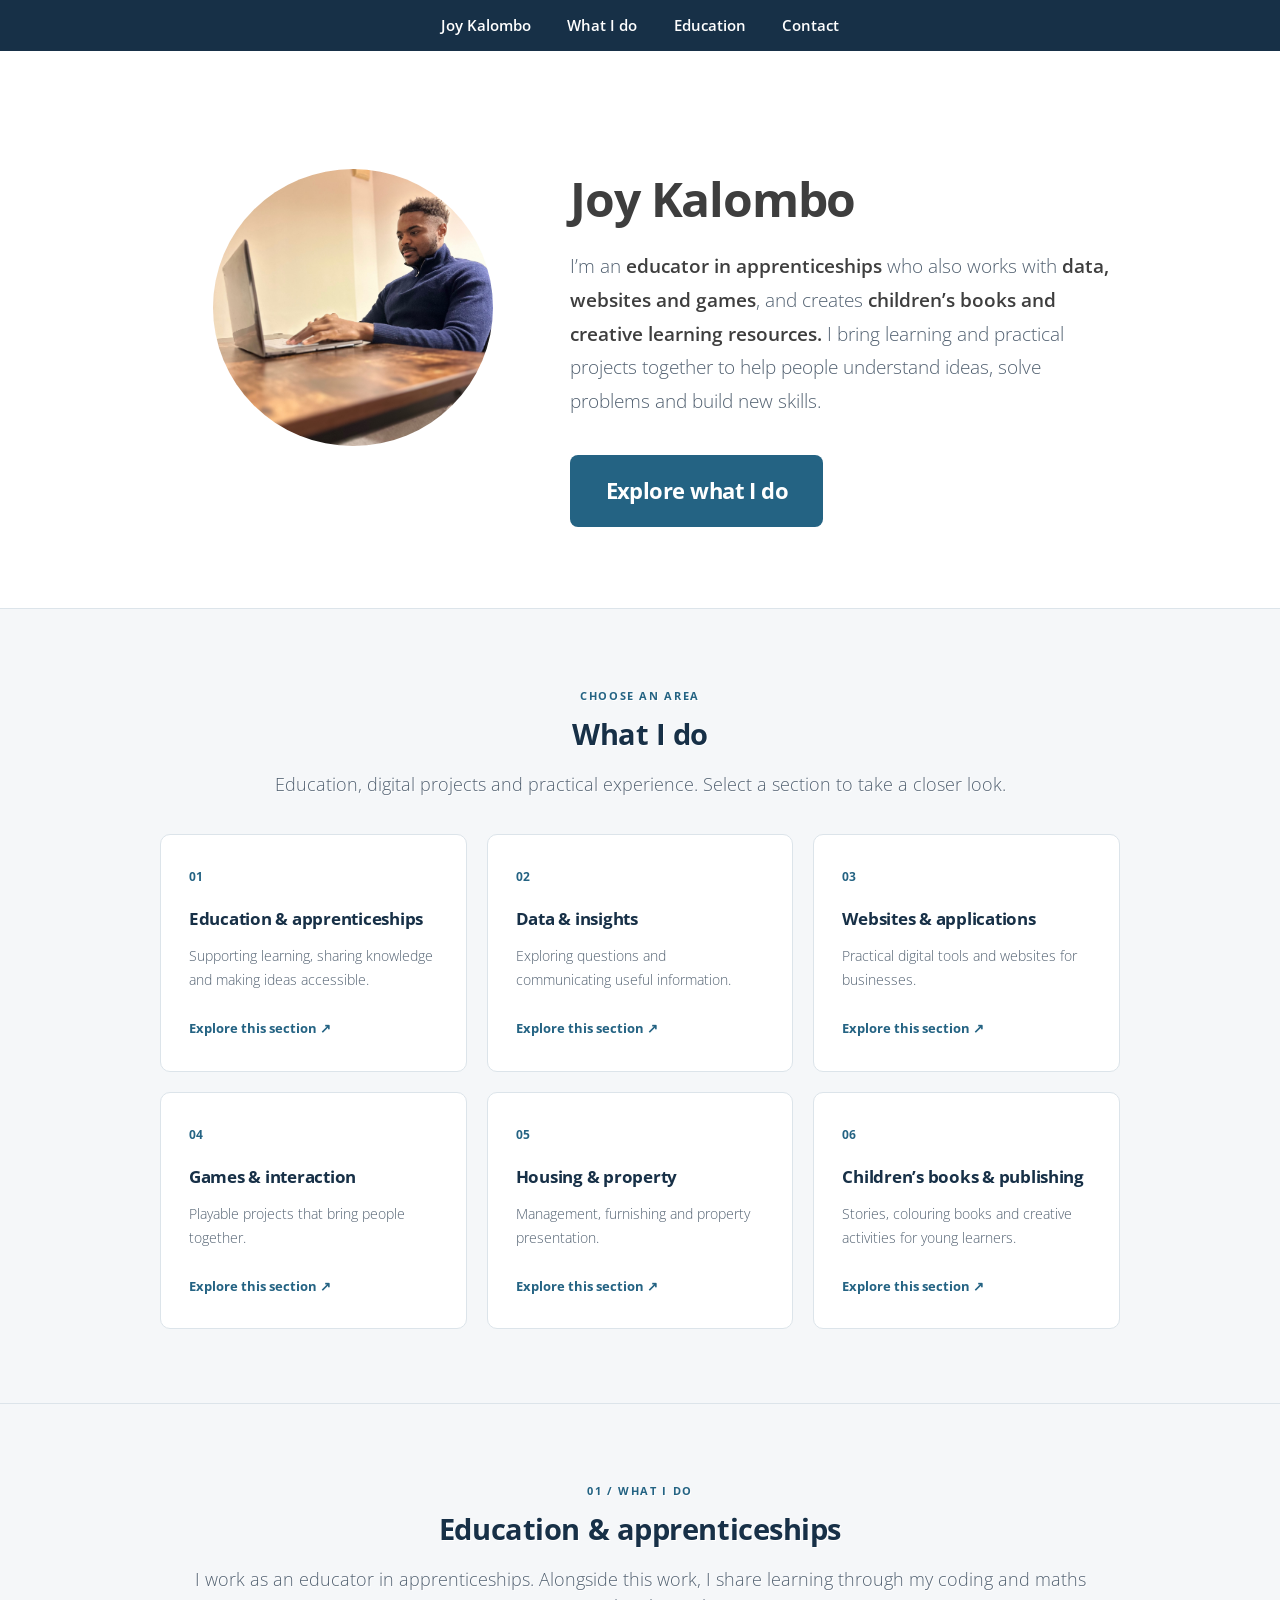
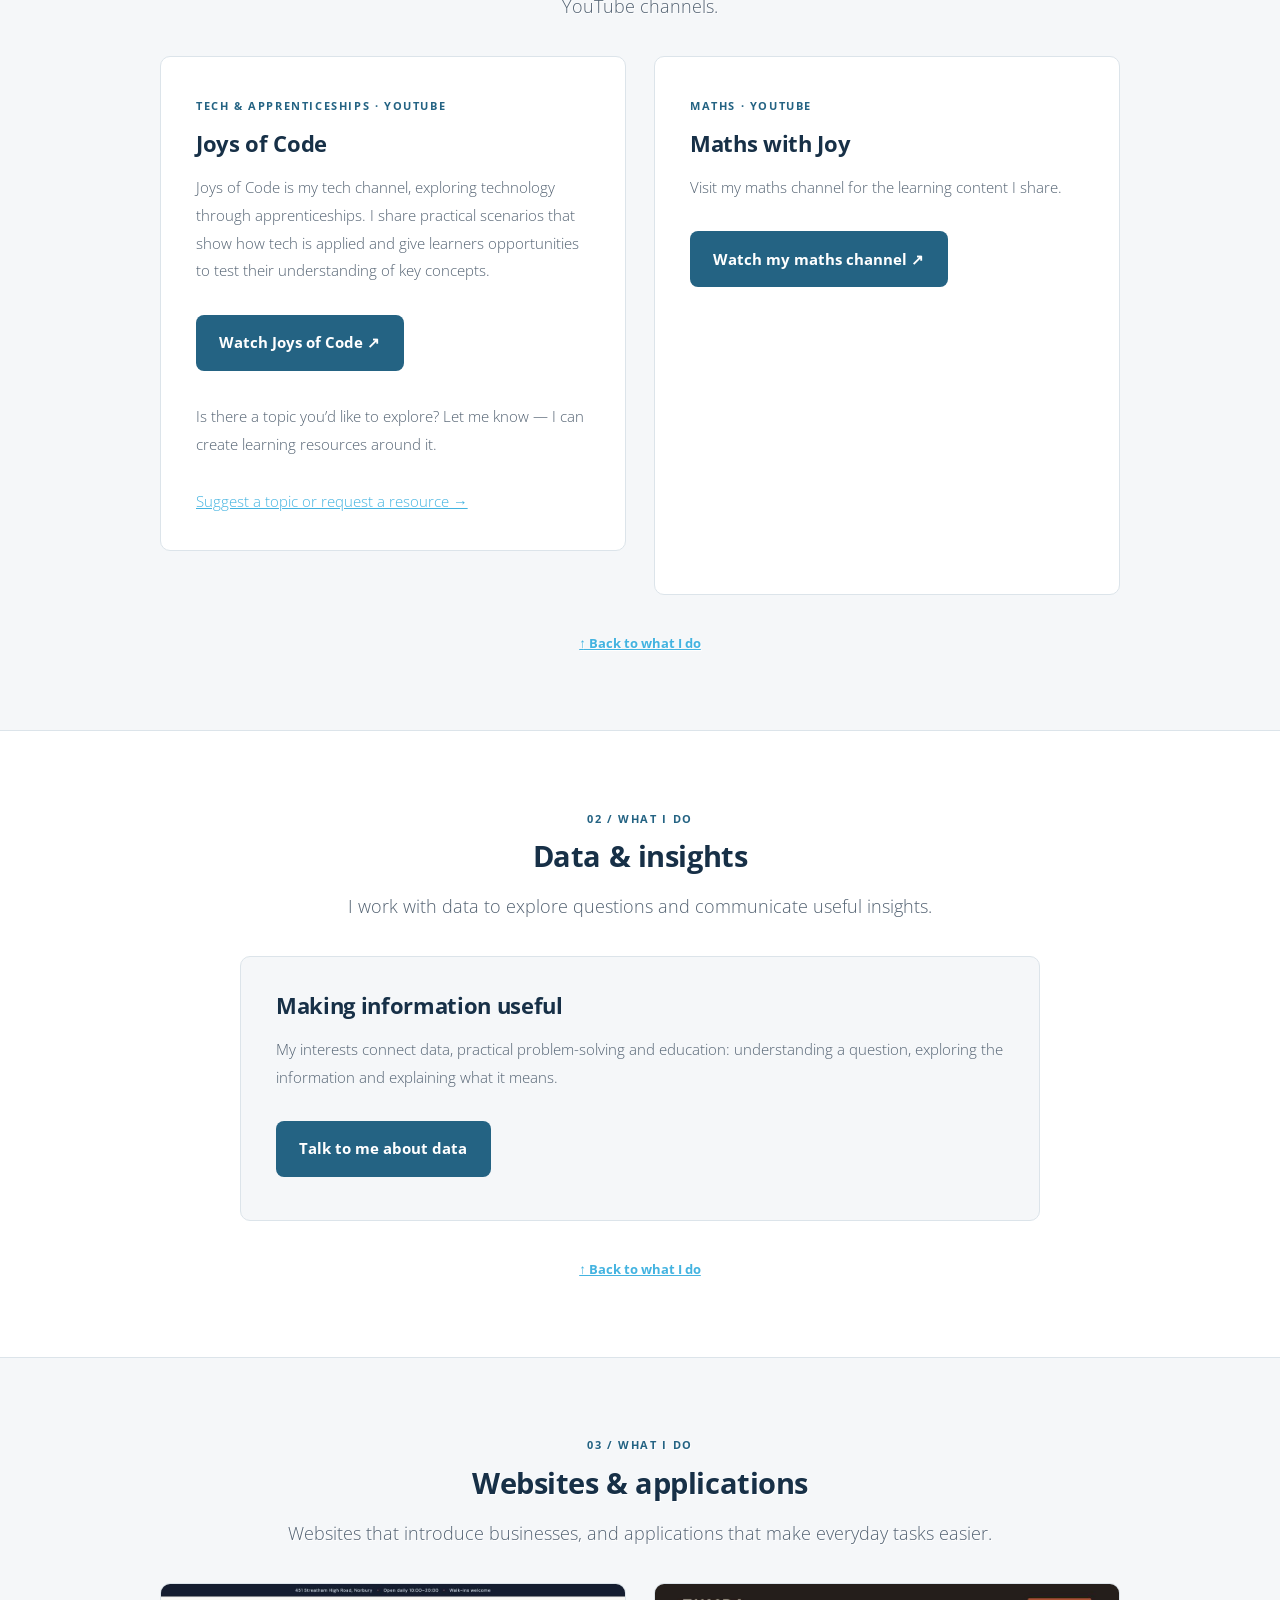
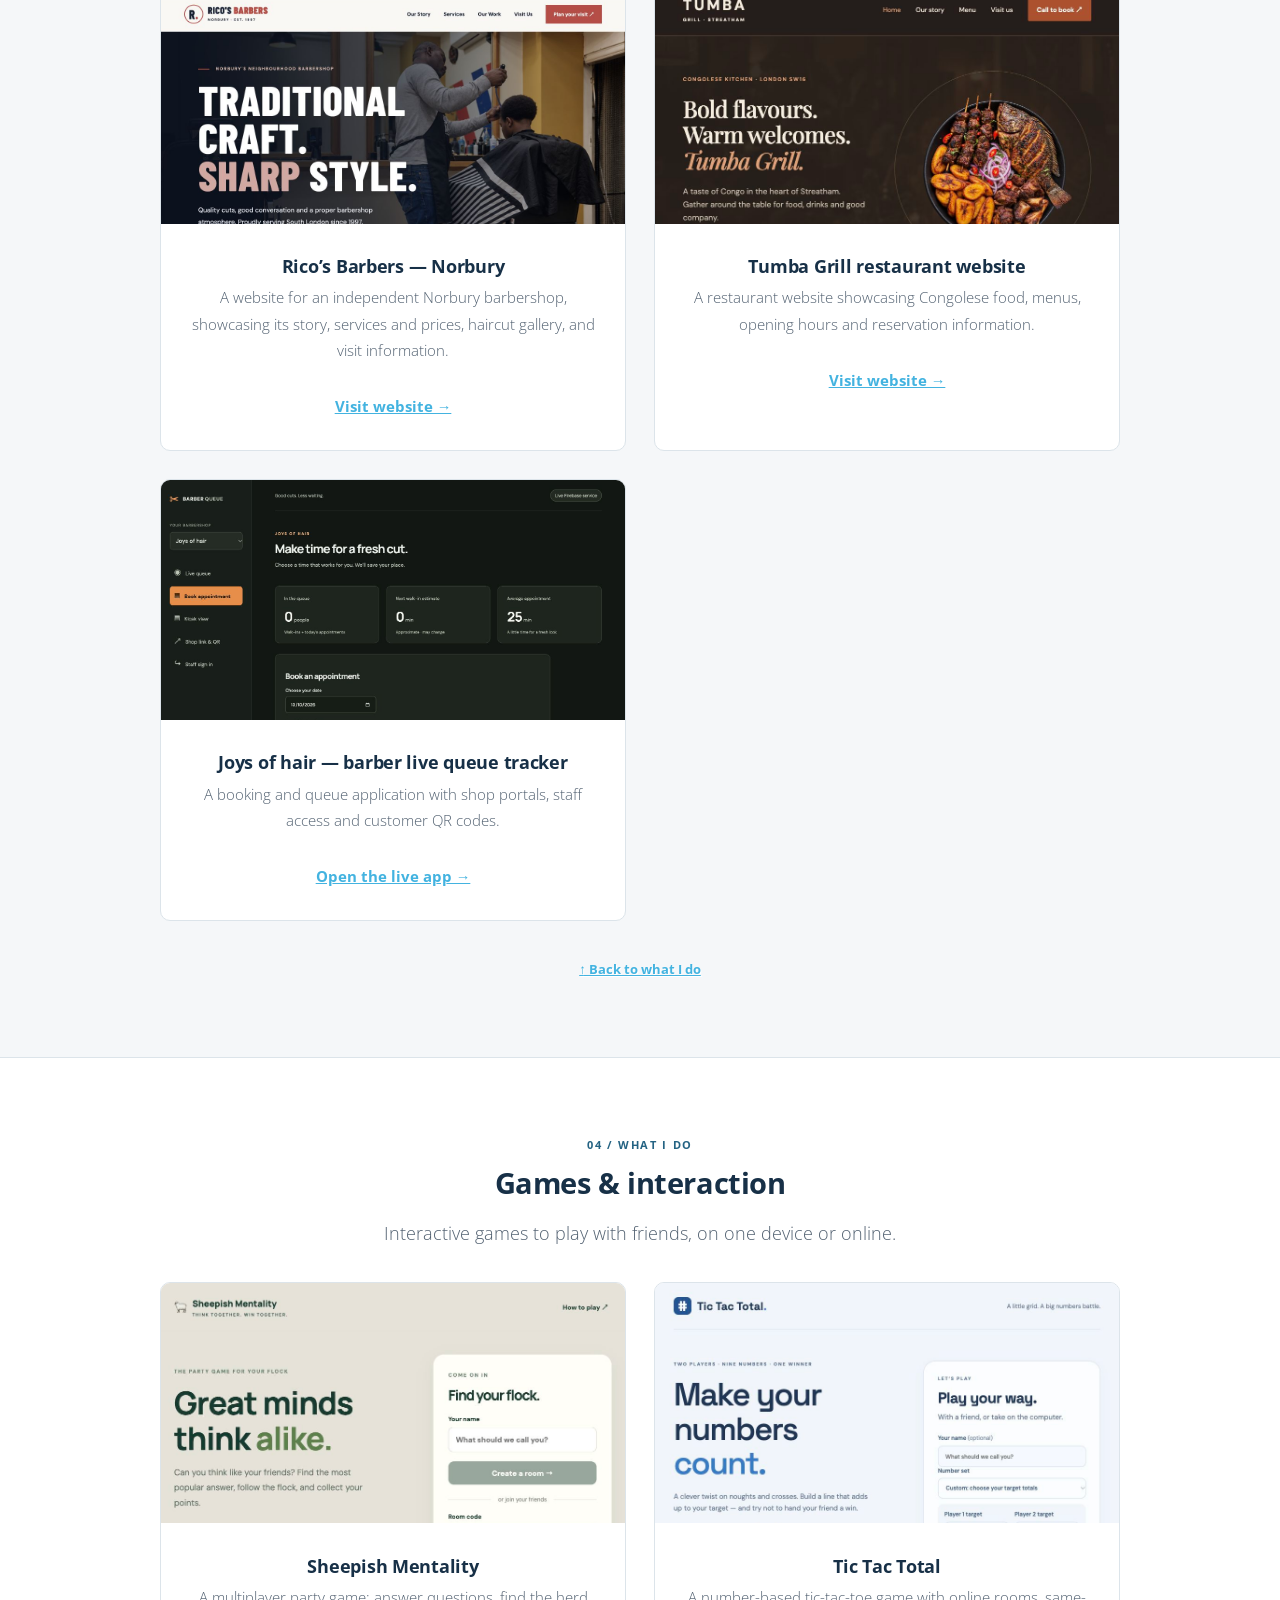
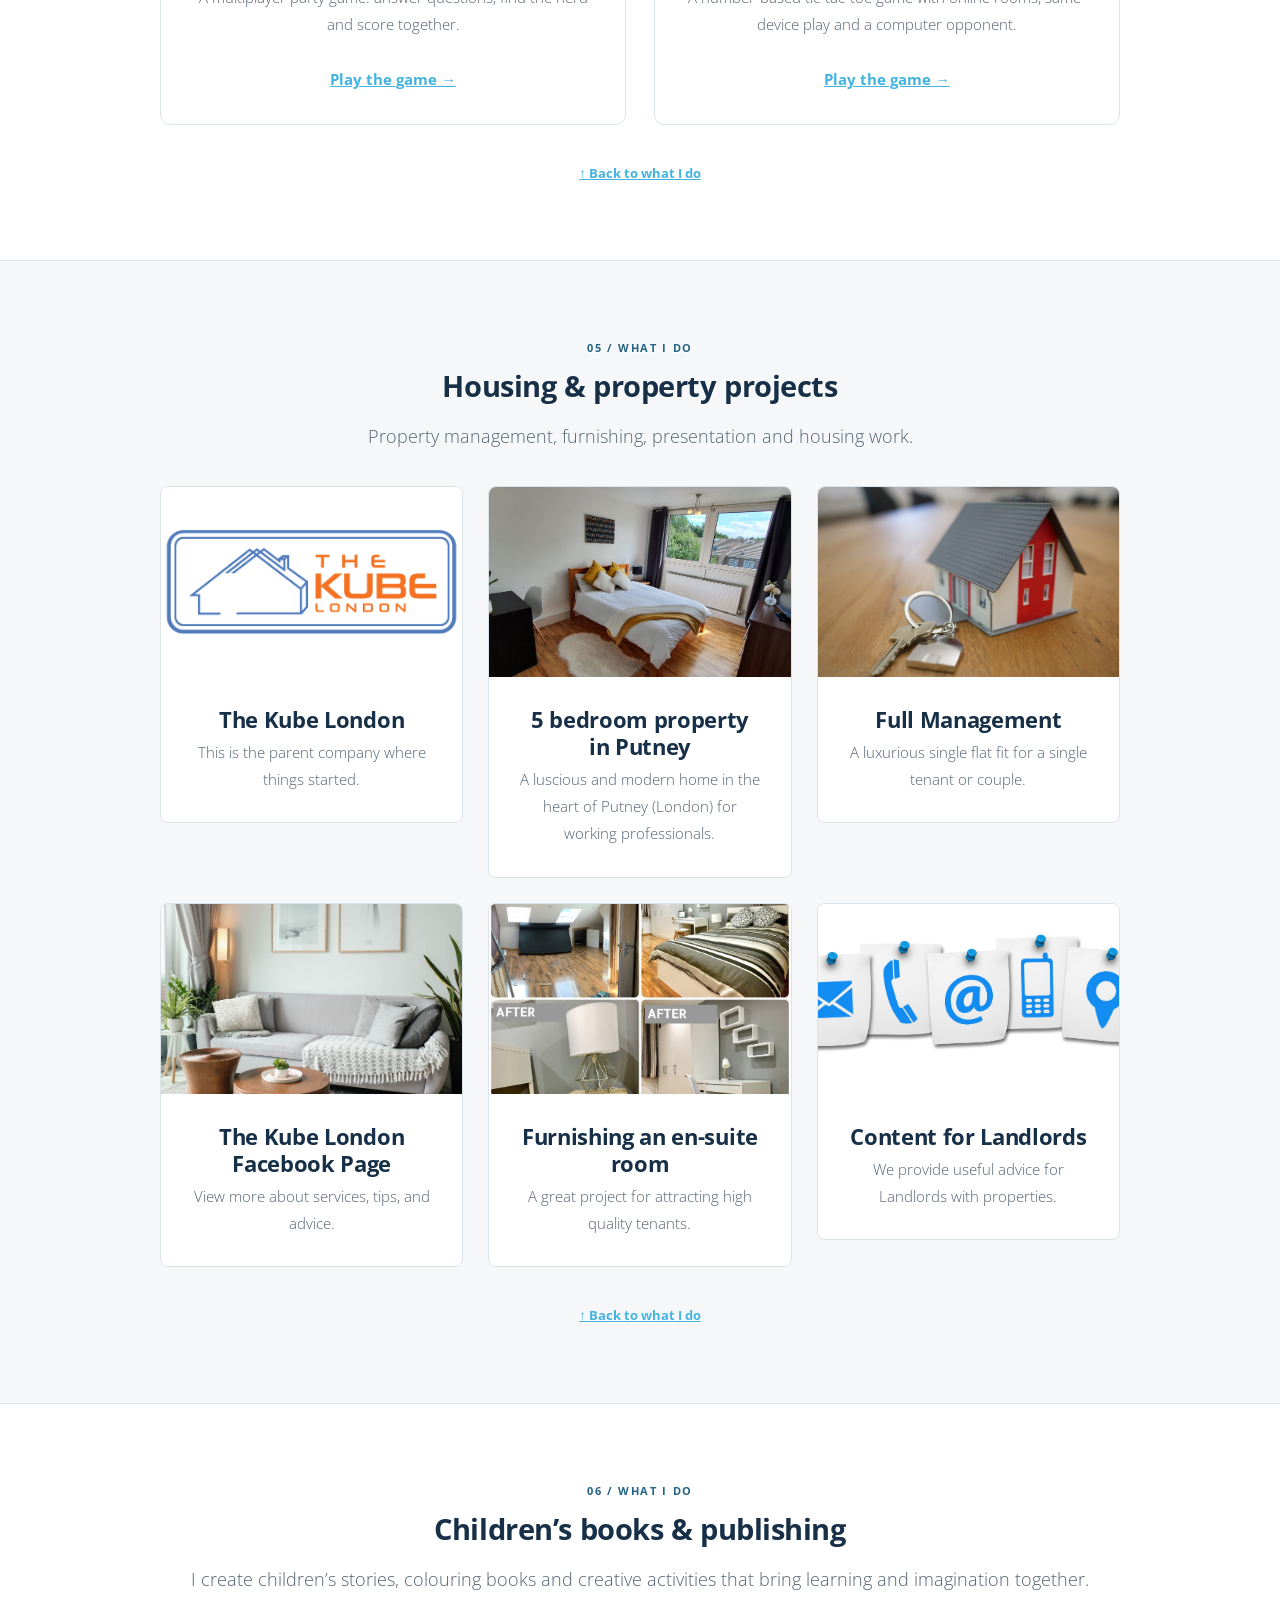
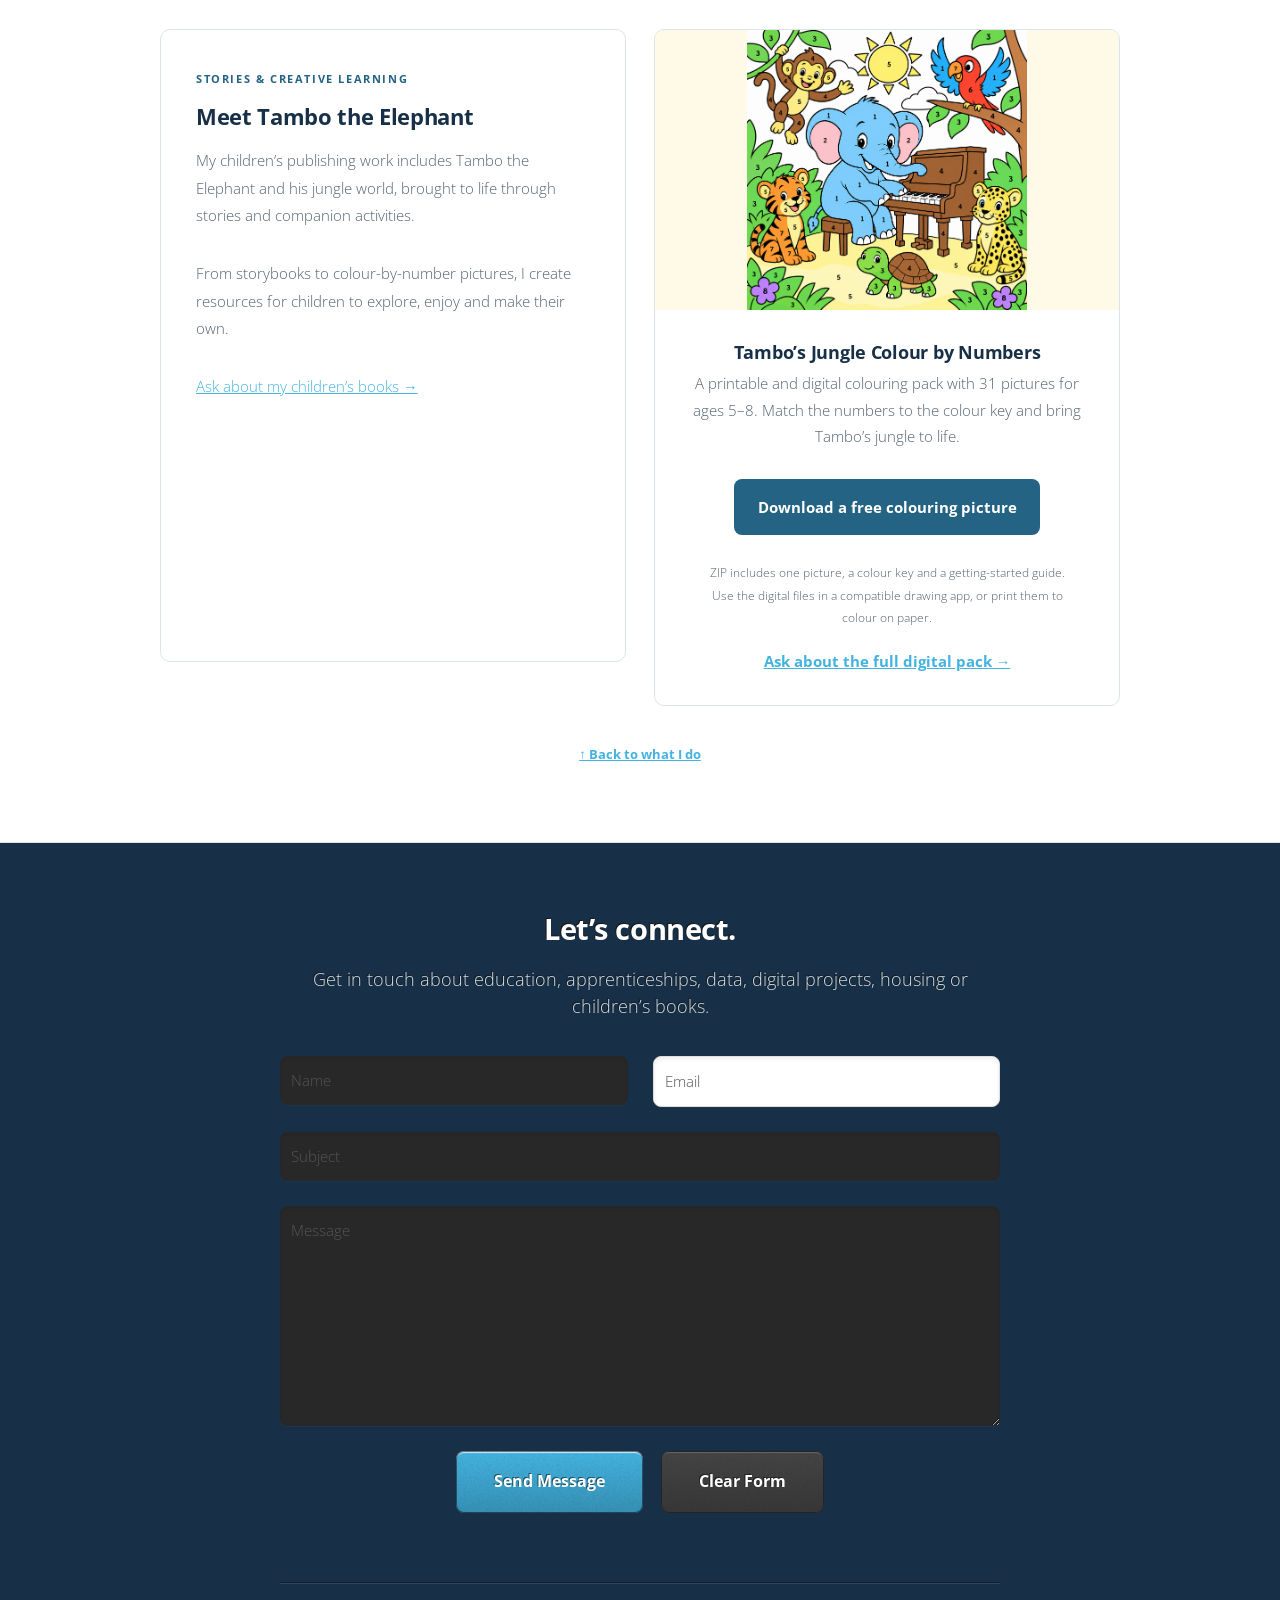
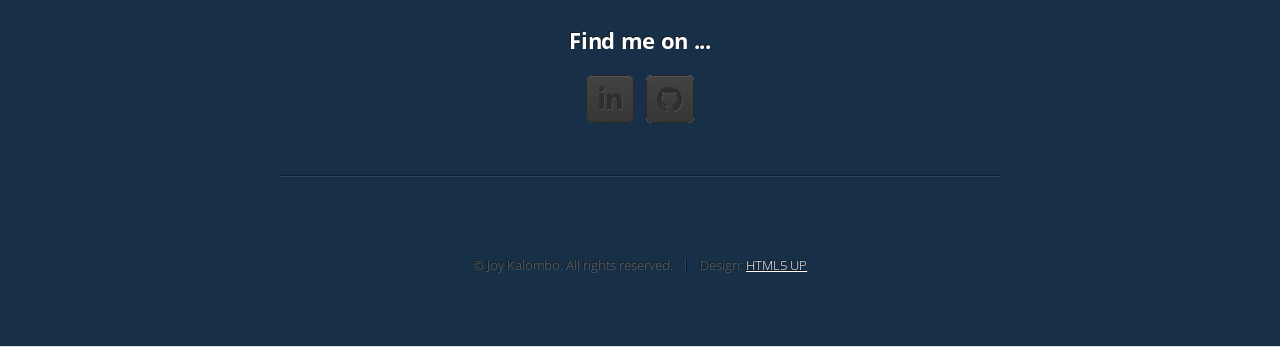
==== commit c70ca98e: "Add Ricos Barbers Norbury website to portfolio" ====
--- a/index.html
+++ b/index.html
@@ -34,7 +34,7 @@
 				</div>
 			</article>
 
-		<article id="work" class="wrapper style2"><div class="container"><header><span class="eyebrow">Choose an area</span><h2>What I do</h2><p>Education, digital projects and practical experience. Select a section to take a closer look.</p></header><div class="area-grid"><a class="area-link" href="#education"><span class="area-number">01</span><h3>Education & apprenticeships</h3><p>Supporting learning, sharing knowledge and making ideas accessible.</p><span class="area-action">Explore this section <span aria-hidden="true">↗</span></span></a><a class="area-link" href="#data"><span class="area-number">02</span><h3>Data & insights</h3><p>Exploring questions and communicating useful information.</p><span class="area-action">Explore this section <span aria-hidden="true">↗</span></span></a><a class="area-link" href="#websites"><span class="area-number">03</span><h3>Websites & applications</h3><p>Practical digital tools and websites for businesses.</p><span class="area-action">Explore this section <span aria-hidden="true">↗</span></span></a><a class="area-link" href="#games"><span class="area-number">04</span><h3>Games & interaction</h3><p>Playable projects that bring people together.</p><span class="area-action">Explore this section <span aria-hidden="true">↗</span></span></a><a class="area-link" href="#housing"><span class="area-number">05</span><h3>Housing & property</h3><p>Management, furnishing and property presentation.</p><span class="area-action">Explore this section <span aria-hidden="true">↗</span></span></a><a class="area-link" href="#publishing"><span class="area-number">06</span><h3>Children’s books &amp; publishing</h3><p>Stories, colouring books and creative activities for young learners.</p><span class="area-action">Explore this section <span aria-hidden="true">↗</span></span></a></div></div></article><article id="education" class="wrapper style2 portfolio-section"><div class="container"><header class="section-heading"><span class="eyebrow">01 / What I do</span><h2>Education & apprenticeships</h2><p>I work as an educator in apprenticeships. Alongside this work, I share learning through my coding and maths YouTube channels.</p></header><div class="project-grid"><article class="channel-card"><span class="eyebrow">Tech &amp; apprenticeships · YouTube</span><h3>Joys of Code</h3><p>Joys of Code is my tech channel, exploring technology through apprenticeships. I share practical scenarios that show how tech is applied and give learners opportunities to test their understanding of key concepts.</p><a class="button" href="https://www.youtube.com/@joysofcode">Watch Joys of Code ↗</a><p class="resource-request">Is there a topic you’d like to explore? Let me know — I can create learning resources around it.</p><a href="#contact">Suggest a topic or request a resource →</a></article><article class="channel-card"><span class="eyebrow">Maths · YouTube</span><h3>Maths with Joy</h3><p>Visit my maths channel for the learning content I share.</p><a class="button" href="https://www.youtube.com/@joykalombo1662">Watch my maths channel ↗</a></article></div><a class="back-link" href="#work">↑ Back to what I do</a></div></article><article id="data" class="wrapper style1 portfolio-section"><div class="container"><header class="section-heading"><span class="eyebrow">02 / What I do</span><h2>Data & insights</h2><p>I work with data to explore questions and communicate useful insights.</p></header><div class="data-panel"><h3>Making information useful</h3><p>My interests connect data, practical problem-solving and education: understanding a question, exploring the information and explaining what it means.</p><a class="button" href="#contact">Talk to me about data</a></div><a class="back-link" href="#work">↑ Back to what I do</a></div></article><article id="websites" class="wrapper style2 portfolio-section"><div class="container"><header class="section-heading"><span class="eyebrow">03 / What I do</span><h2>Websites & applications</h2><p>Websites that introduce businesses, and applications that make everyday tasks easier.</p></header><div class="project-grid"><article class="box style2"><a class="image featured" href="https://tumbagrill.netlify.app/"><img src="images/tumba.jpg" alt="Tumba Grill restaurant website" loading="lazy" /></a><h3>Tumba Grill restaurant website</h3><p>A restaurant website showcasing Congolese food, menus, opening hours and reservation information.</p><a href="https://tumbagrill.netlify.app/">Visit website →</a></article><article class="box style2"><a class="image featured" href="https://joys-of-hair.onrender.com/?barber=precious-barber&amp;view=booking"><img src="images/barber.jpg" alt="Joys of hair booking and live queue application" loading="lazy" /></a><h3>Joys of hair — barber live queue tracker</h3><p>A booking and queue application with shop portals, staff access and customer QR codes.</p><a href="https://joys-of-hair.onrender.com/?barber=precious-barber&amp;view=booking">Open the live app →</a></article></div><a class="back-link" href="#work">↑ Back to what I do</a></div></article><article id="games" class="wrapper style1 portfolio-section"><div class="container"><header class="section-heading"><span class="eyebrow">04 / What I do</span><h2>Games & interaction</h2><p>Interactive games to play with friends, on one device or online.</p></header><div class="project-grid"><article class="box style2"><a class="image featured" href="https://sheepish-mentality.onrender.com/"><img src="images/sheepish.png" alt="Sheepish Mentality" loading="lazy" /></a><h3>Sheepish Mentality</h3><p>A multiplayer party game: answer questions, find the herd and score together.</p><a href="https://sheepish-mentality.onrender.com/">Play the game →</a></article><article class="box style2"><a class="image featured" href="https://tic-tac-total.onrender.com/"><img src="images/tictactotal.jpg" alt="Tic Tac Total" loading="lazy" /></a><h3>Tic Tac Total</h3><p>A number-based tic-tac-toe game with online rooms, same-device play and a computer opponent.</p><a href="https://tic-tac-total.onrender.com/">Play the game →</a></article></div><a class="back-link" href="#work">↑ Back to what I do</a></div></article><article id="housing" class="wrapper style3 portfolio-section"><div class="container"><header class="section-heading"><span class="eyebrow">05 / What I do</span><h2>Housing &amp; property projects</h2><p>Property management, furnishing, presentation and housing work.</p></header><div class="row">
+		<article id="work" class="wrapper style2"><div class="container"><header><span class="eyebrow">Choose an area</span><h2>What I do</h2><p>Education, digital projects and practical experience. Select a section to take a closer look.</p></header><div class="area-grid"><a class="area-link" href="#education"><span class="area-number">01</span><h3>Education & apprenticeships</h3><p>Supporting learning, sharing knowledge and making ideas accessible.</p><span class="area-action">Explore this section <span aria-hidden="true">↗</span></span></a><a class="area-link" href="#data"><span class="area-number">02</span><h3>Data & insights</h3><p>Exploring questions and communicating useful information.</p><span class="area-action">Explore this section <span aria-hidden="true">↗</span></span></a><a class="area-link" href="#websites"><span class="area-number">03</span><h3>Websites & applications</h3><p>Practical digital tools and websites for businesses.</p><span class="area-action">Explore this section <span aria-hidden="true">↗</span></span></a><a class="area-link" href="#games"><span class="area-number">04</span><h3>Games & interaction</h3><p>Playable projects that bring people together.</p><span class="area-action">Explore this section <span aria-hidden="true">↗</span></span></a><a class="area-link" href="#housing"><span class="area-number">05</span><h3>Housing & property</h3><p>Management, furnishing and property presentation.</p><span class="area-action">Explore this section <span aria-hidden="true">↗</span></span></a><a class="area-link" href="#publishing"><span class="area-number">06</span><h3>Children’s books &amp; publishing</h3><p>Stories, colouring books and creative activities for young learners.</p><span class="area-action">Explore this section <span aria-hidden="true">↗</span></span></a></div></div></article><article id="education" class="wrapper style2 portfolio-section"><div class="container"><header class="section-heading"><span class="eyebrow">01 / What I do</span><h2>Education & apprenticeships</h2><p>I work as an educator in apprenticeships. Alongside this work, I share learning through my coding and maths YouTube channels.</p></header><div class="project-grid"><article class="channel-card"><span class="eyebrow">Tech &amp; apprenticeships · YouTube</span><h3>Joys of Code</h3><p>Joys of Code is my tech channel, exploring technology through apprenticeships. I share practical scenarios that show how tech is applied and give learners opportunities to test their understanding of key concepts.</p><a class="button" href="https://www.youtube.com/@joysofcode">Watch Joys of Code ↗</a><p class="resource-request">Is there a topic you’d like to explore? Let me know — I can create learning resources around it.</p><a href="#contact">Suggest a topic or request a resource →</a></article><article class="channel-card"><span class="eyebrow">Maths · YouTube</span><h3>Maths with Joy</h3><p>Visit my maths channel for the learning content I share.</p><a class="button" href="https://www.youtube.com/@joykalombo1662">Watch my maths channel ↗</a></article></div><a class="back-link" href="#work">↑ Back to what I do</a></div></article><article id="data" class="wrapper style1 portfolio-section"><div class="container"><header class="section-heading"><span class="eyebrow">02 / What I do</span><h2>Data & insights</h2><p>I work with data to explore questions and communicate useful insights.</p></header><div class="data-panel"><h3>Making information useful</h3><p>My interests connect data, practical problem-solving and education: understanding a question, exploring the information and explaining what it means.</p><a class="button" href="#contact">Talk to me about data</a></div><a class="back-link" href="#work">↑ Back to what I do</a></div></article><article id="websites" class="wrapper style2 portfolio-section"><div class="container"><header class="section-heading"><span class="eyebrow">03 / What I do</span><h2>Websites & applications</h2><p>Websites that introduce businesses, and applications that make everyday tasks easier.</p></header><div class="project-grid"><article id="ricos-barbers" class="box style2"><a class="image featured" href="https://ricos-barbers-norbury.netlify.app/"><img src="images/ricos-barbers.png" alt="Rico’s Barbers website homepage" loading="lazy" /></a><h3>Rico’s Barbers — Norbury</h3><p>A website for an independent Norbury barbershop, showcasing its story, services and prices, haircut gallery, and visit information.</p><a href="https://ricos-barbers-norbury.netlify.app/">Visit website →</a></article><article class="box style2"><a class="image featured" href="https://tumbagrill.netlify.app/"><img src="images/tumba.jpg" alt="Tumba Grill restaurant website" loading="lazy" /></a><h3>Tumba Grill restaurant website</h3><p>A restaurant website showcasing Congolese food, menus, opening hours and reservation information.</p><a href="https://tumbagrill.netlify.app/">Visit website →</a></article><article class="box style2"><a class="image featured" href="https://joys-of-hair.onrender.com/?barber=precious-barber&amp;view=booking"><img src="images/barber.jpg" alt="Joys of hair booking and live queue application" loading="lazy" /></a><h3>Joys of hair — barber live queue tracker</h3><p>A booking and queue application with shop portals, staff access and customer QR codes.</p><a href="https://joys-of-hair.onrender.com/?barber=precious-barber&amp;view=booking">Open the live app →</a></article></div><a class="back-link" href="#work">↑ Back to what I do</a></div></article><article id="games" class="wrapper style1 portfolio-section"><div class="container"><header class="section-heading"><span class="eyebrow">04 / What I do</span><h2>Games & interaction</h2><p>Interactive games to play with friends, on one device or online.</p></header><div class="project-grid"><article class="box style2"><a class="image featured" href="https://sheepish-mentality.onrender.com/"><img src="images/sheepish.png" alt="Sheepish Mentality" loading="lazy" /></a><h3>Sheepish Mentality</h3><p>A multiplayer party game: answer questions, find the herd and score together.</p><a href="https://sheepish-mentality.onrender.com/">Play the game →</a></article><article class="box style2"><a class="image featured" href="https://tic-tac-total.onrender.com/"><img src="images/tictactotal.jpg" alt="Tic Tac Total" loading="lazy" /></a><h3>Tic Tac Total</h3><p>A number-based tic-tac-toe game with online rooms, same-device play and a computer opponent.</p><a href="https://tic-tac-total.onrender.com/">Play the game →</a></article></div><a class="back-link" href="#work">↑ Back to what I do</a></div></article><article id="housing" class="wrapper style3 portfolio-section"><div class="container"><header class="section-heading"><span class="eyebrow">05 / What I do</span><h2>Housing &amp; property projects</h2><p>Property management, furnishing, presentation and housing work.</p></header><div class="row">
 						<div class="col-4 col-6-medium col-12-small">
 							<article class="box style2">
 								<a href="https://thekubelondon.co.uk" class="image featured"><img src="images/301016292_513496037443762_3338571218260131529_n.png" alt="Housing and property project" /></a>
